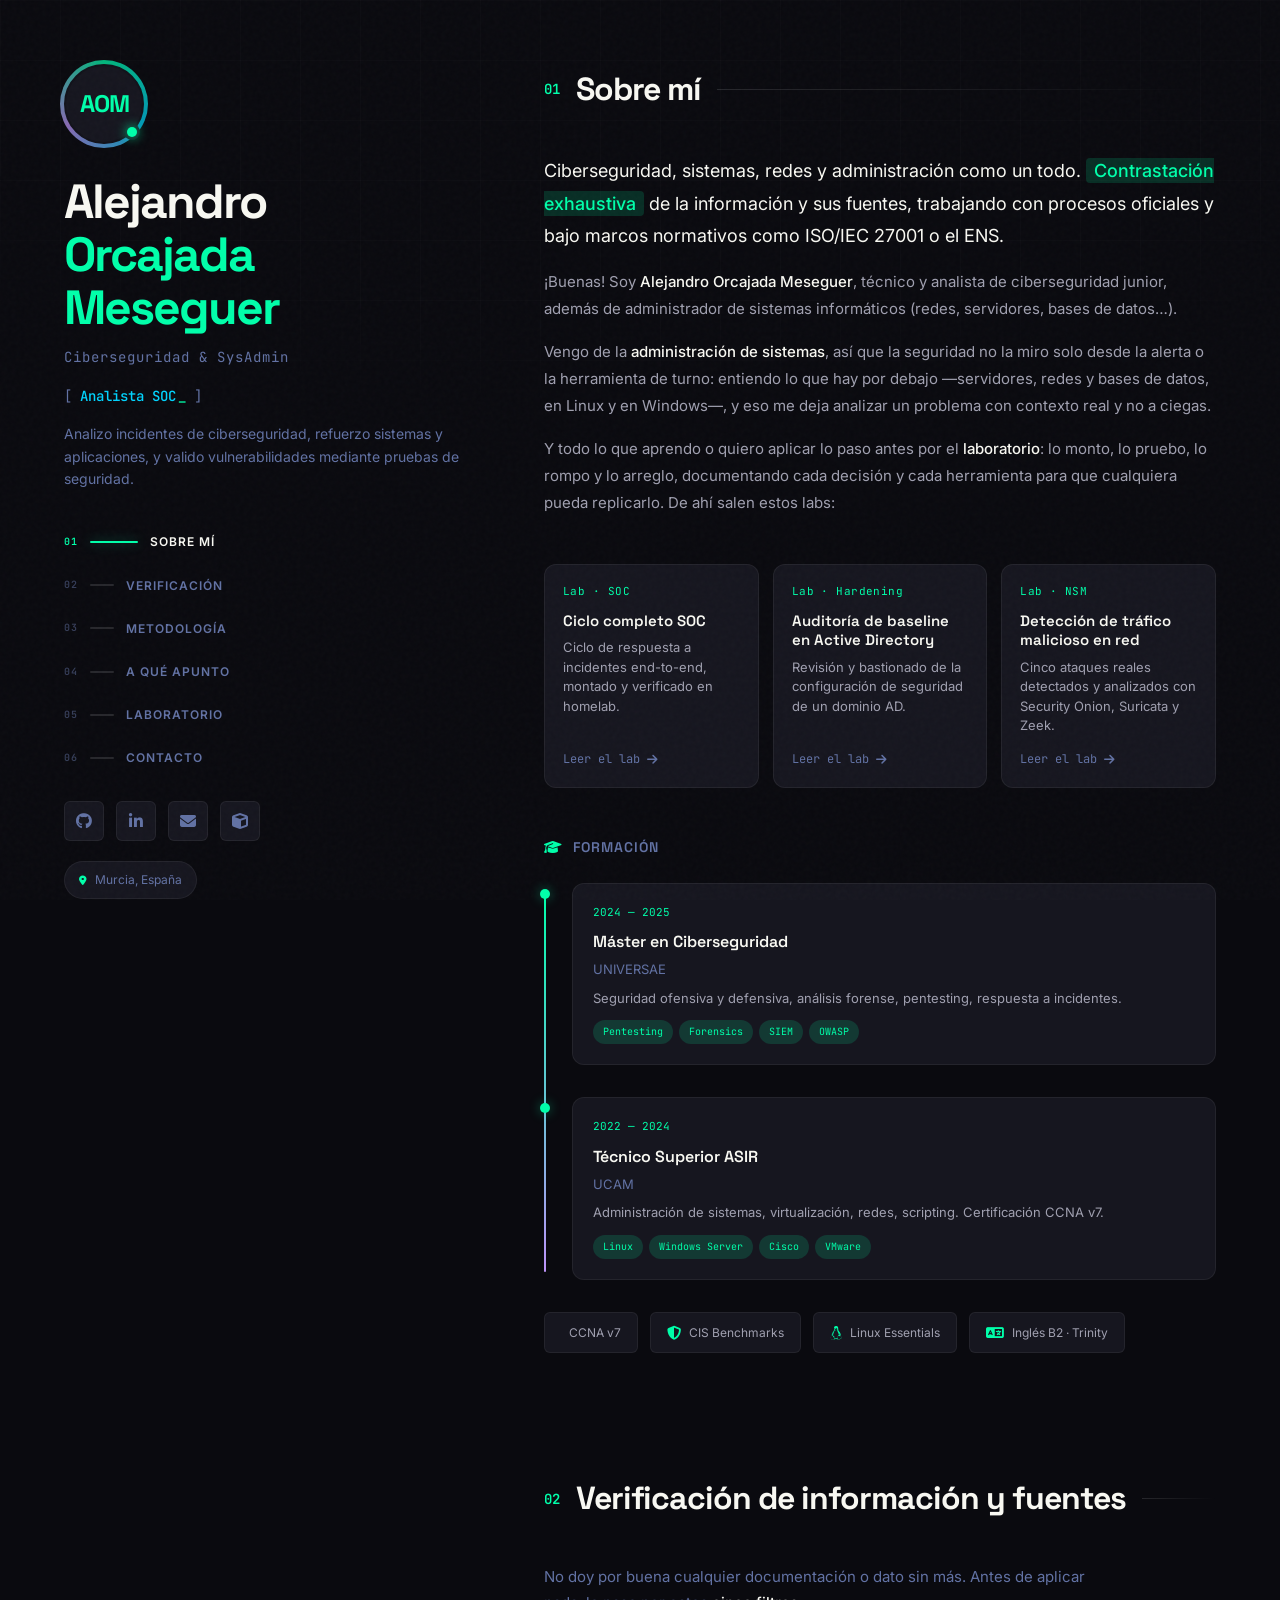
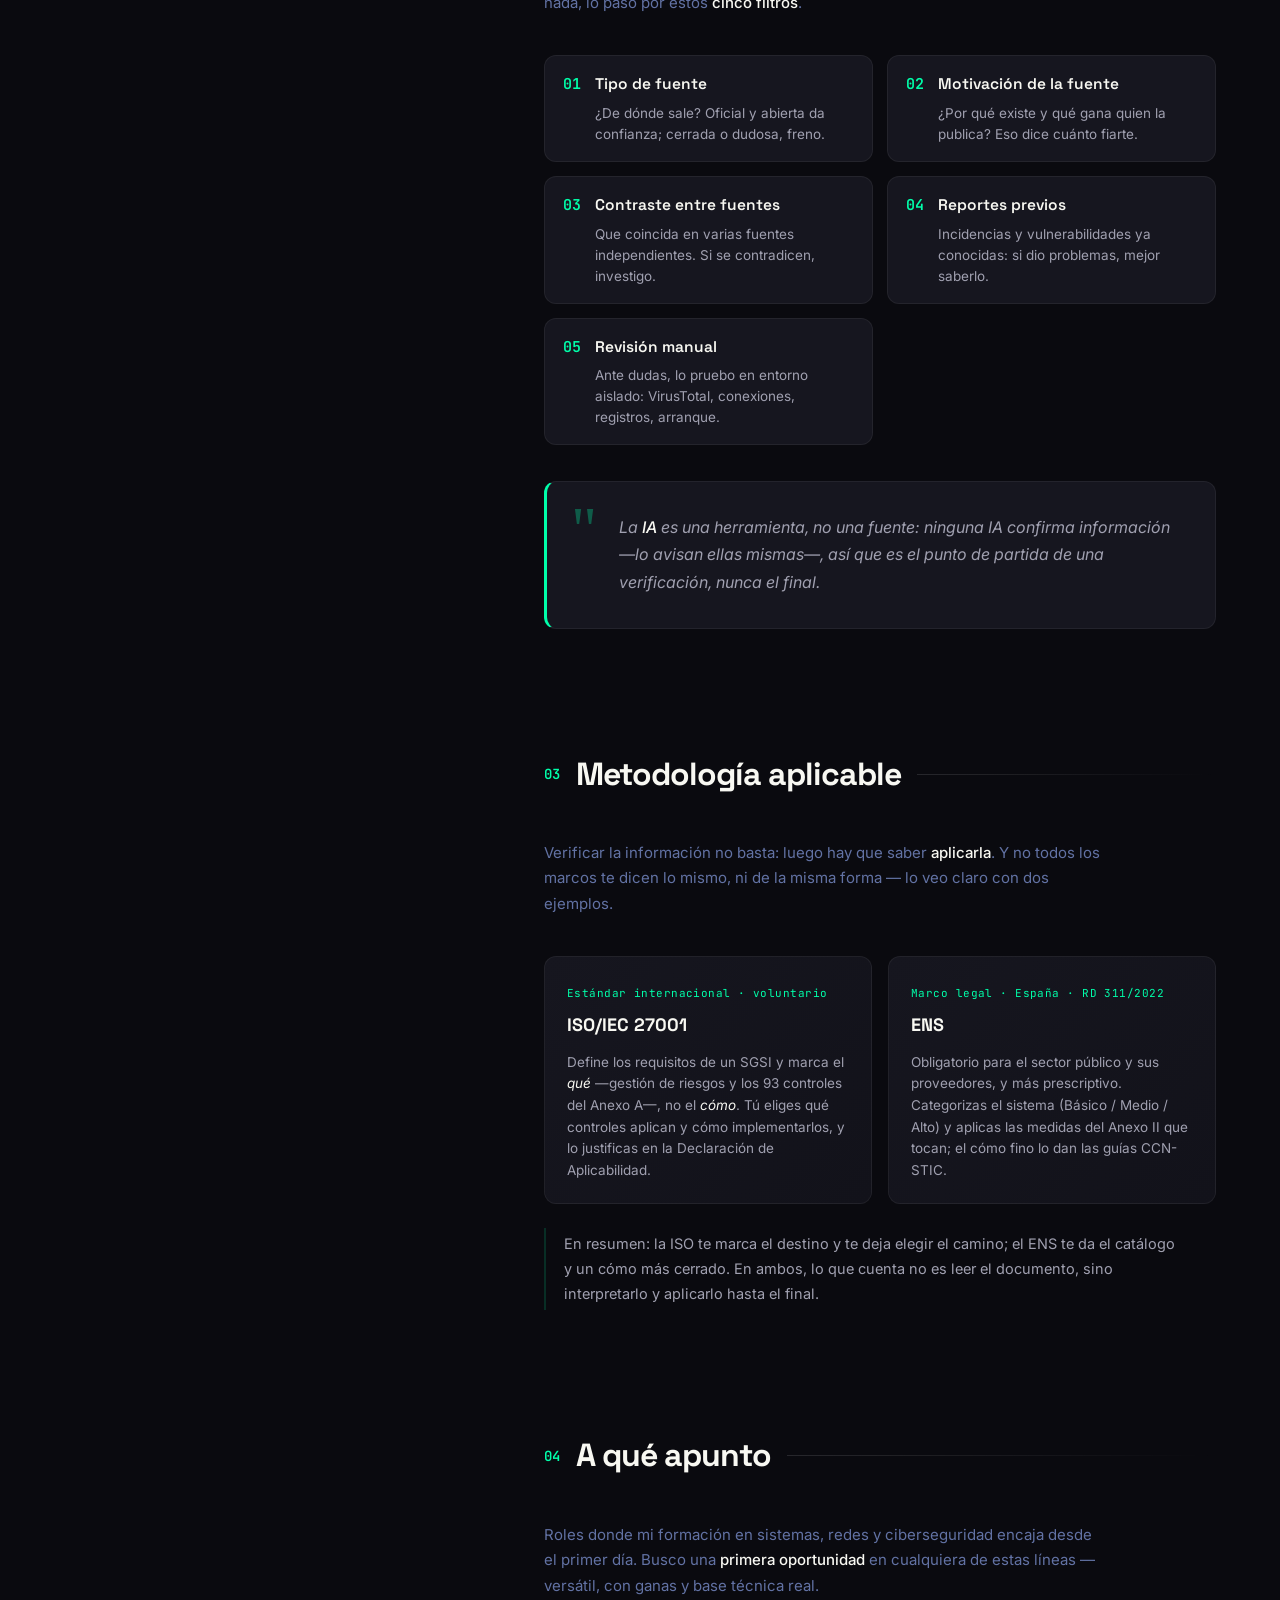
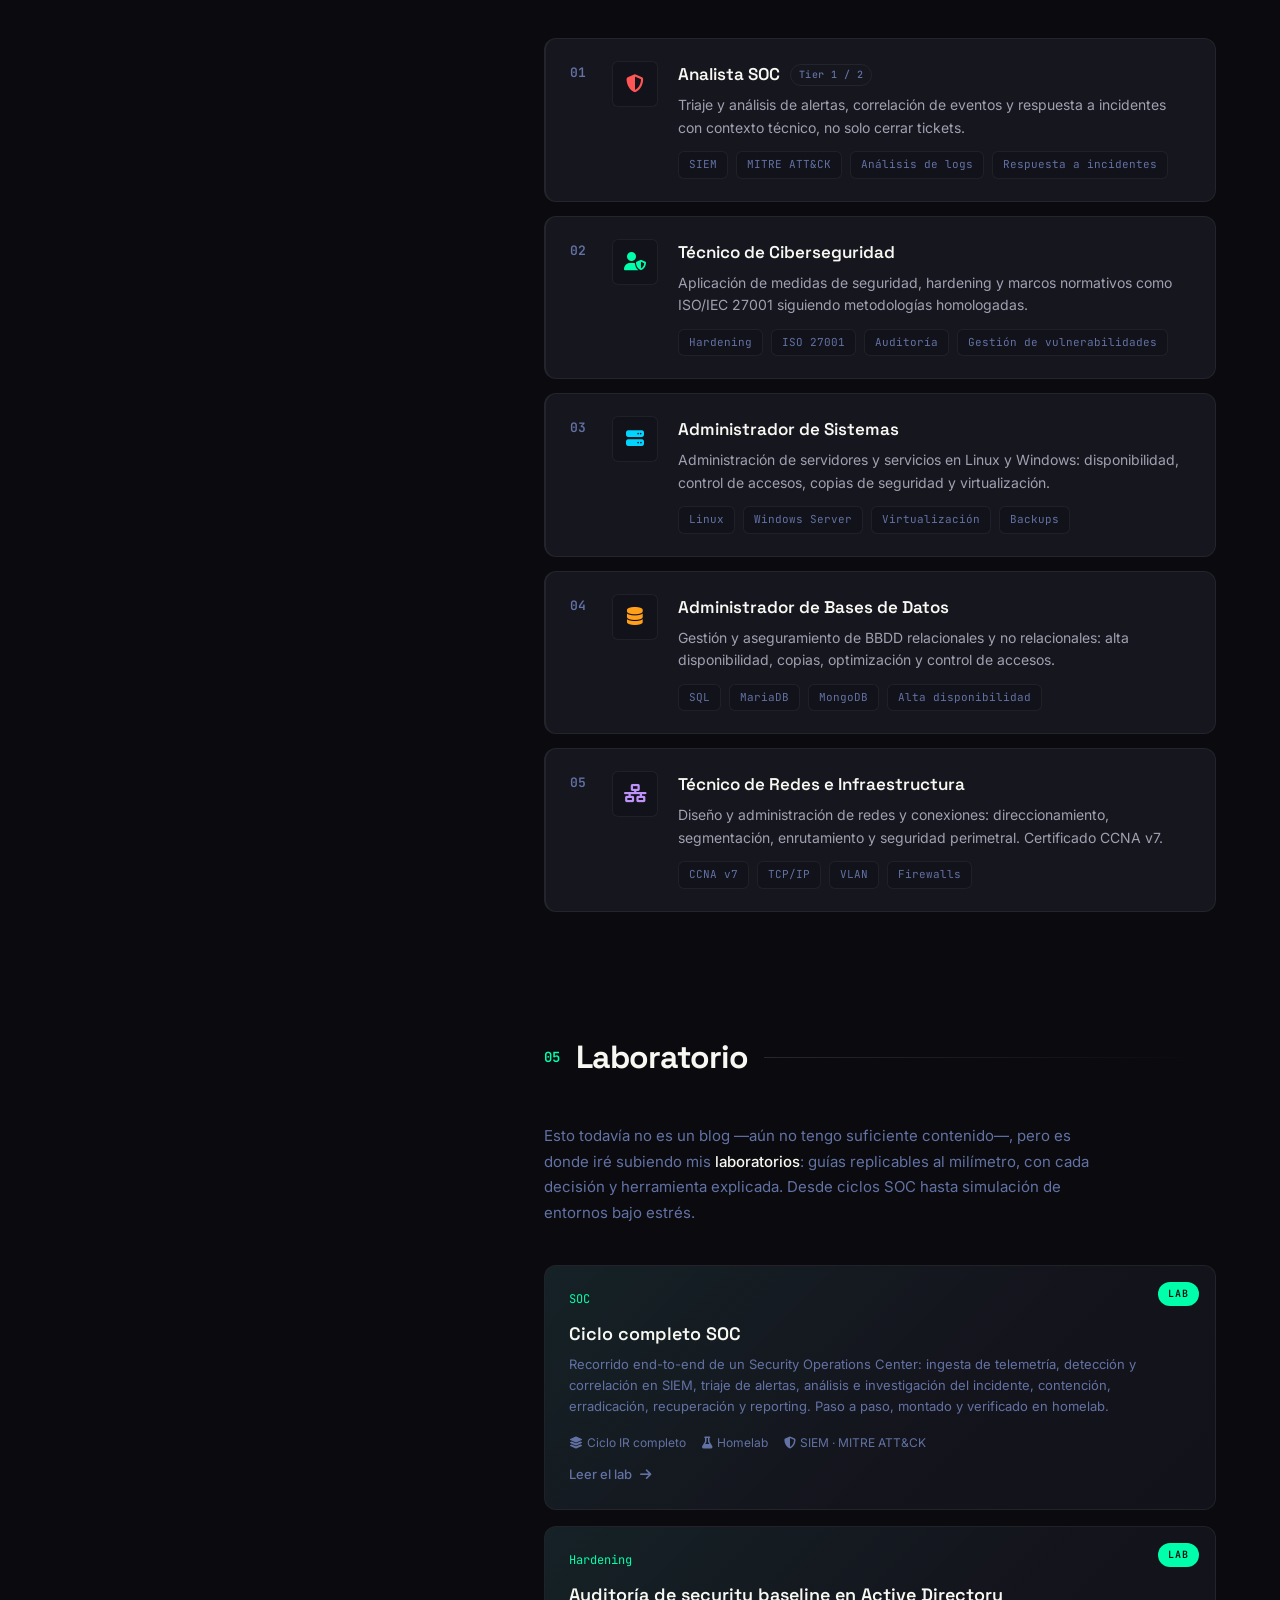
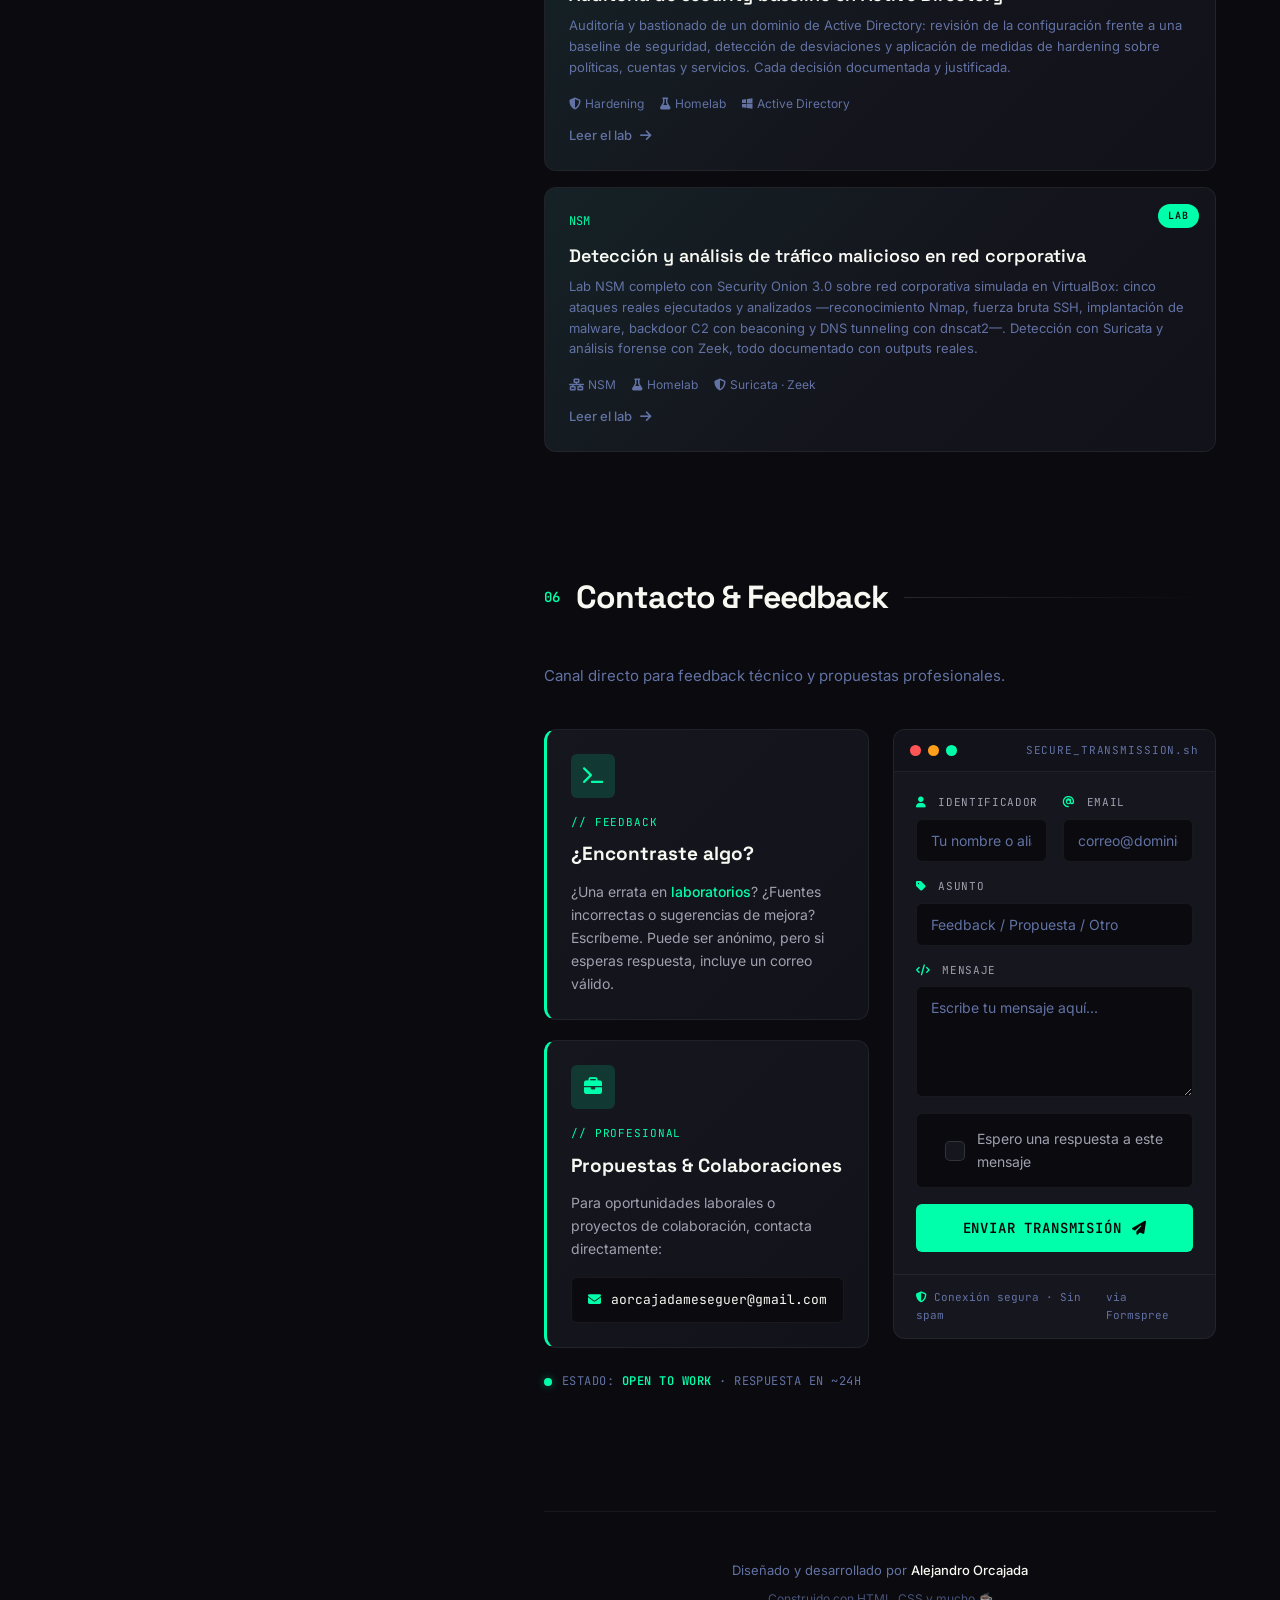
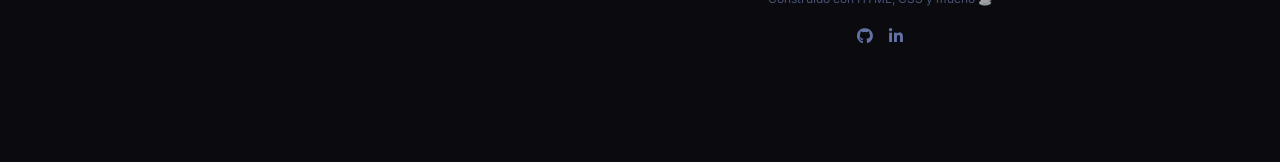
==== index.html @ 26c2a5d6 "Update index.html" ====
<!DOCTYPE html>
<html lang="es">
<head>
  <meta charset="utf-8"/>
  <meta name="viewport" content="width=device-width, initial-scale=1"/>
  <title>Alejandro Orcajada | Ciberseguridad & SysAdmin</title>
  <meta name="description" content="Junior SysAdmin y Ciberseguridad. Técnico ASIR con Máster en Ciberseguridad buscando primera oportunidad profesional."/>
  <meta name="theme-color" content="#0a0a0f"/>

  <link rel="preconnect" href="https://fonts.googleapis.com">
  <link rel="preconnect" href="https://fonts.gstatic.com" crossorigin>
  <link href="https://fonts.googleapis.com/css2?family=Space+Grotesk:wght@400;500;600;700&family=JetBrains+Mono:wght@400;500;600&family=Inter:wght@400;500&display=swap" rel="stylesheet">
  <link rel="stylesheet" href="https://cdnjs.cloudflare.com/ajax/libs/font-awesome/6.5.0/css/all.min.css"/>
  <link rel="stylesheet" href="style.css"/>
</head>
<body>

  <!-- ============================================
       PRELOADER · Secuencia de arranque
       ============================================ -->
  <div id="boot" class="boot" aria-hidden="true">
    <div class="boot-term">
      <div class="boot-prompt"><span class="boot-user">aom-sec</span>:~$ ./init</div>
      <ul class="boot-lines">
        <li><span class="ok">[ OK ]</span> Inicializando kernel...</li>
        <li><span class="ok">[ OK ]</span> Cargando perfil :: Alejandro Orcajada</li>
        <li><span class="ok">[ OK ]</span> Montando módulos: SOC · Hardening · Redes · BBDD</li>
        <li><span class="ok">[ OK ]</span> Verificando integridad del sistema...</li>
        <li><span class="ok">[ OK ]</span> Estableciendo conexión segura (TLS)...</li>
      </ul>
      <div class="boot-bar"><span></span></div>
      <div class="boot-granted">root@aom-sec:~# Acceso concedido. Bienvenido<span class="boot-cursor">_</span></div>
    </div>
  </div>
  <script>
    (function () {
      var boot = document.getElementById('boot');
      if (!boot) return;
      var reduce = window.matchMedia && window.matchMedia('(prefers-reduced-motion: reduce)').matches;
      if (reduce) { boot.parentNode && boot.parentNode.removeChild(boot); return; }
      document.documentElement.style.overflow = 'hidden';
      document.body.style.overflow = 'hidden';
      setTimeout(function () {
        document.documentElement.style.overflow = '';
        document.body.style.overflow = '';
        if (boot.parentNode) boot.parentNode.removeChild(boot);
      }, 3500);
    })();
  </script>
  
  <!-- Noise overlay -->
  <div class="noise"></div>
  
  <!-- Grid background -->
  <div class="grid-bg"></div>
  
  <!-- Spotlight effect -->
  <div class="spotlight" id="spotlight"></div>

  <!-- ============================================
       BARRA + MENÚ MÓVIL
       ============================================ -->
  <div class="mnav-bar">
    <a href="#about" class="mnav-brand"><span class="mnav-mono">AOM</span>Alejandro Orcajada</a>
    <button class="mnav-toggle" id="mnav-toggle" aria-label="Abrir menú" aria-expanded="false" aria-controls="mnav-menu">
      <span></span><span></span><span></span>
    </button>
  </div>

  <div class="mnav-menu" id="mnav-menu">
    <span class="mnav-label">Navegación</span>
    <nav class="mnav-links">
      <a href="#about"><span class="mnav-num">01</span><span>Sobre mí</span></a>
      <a href="#verificacion"><span class="mnav-num">02</span><span>Verificación</span></a>
      <a href="#metodologia"><span class="mnav-num">03</span><span>Metodología</span></a>
      <a href="#puestos"><span class="mnav-num">04</span><span>A qué apunto</span></a>
      <a href="#blog"><span class="mnav-num">05</span><span>Laboratorio</span></a>
      <a href="#contacto"><span class="mnav-num">06</span><span>Contacto</span></a>
    </nav>
    <div class="mnav-foot">
      <a href="https://github.com/tuusuario" target="_blank" rel="noopener" aria-label="GitHub"><i class="fab fa-github"></i></a>
      <a href="https://linkedin.com/in/tuusuario" target="_blank" rel="noopener" aria-label="LinkedIn"><i class="fab fa-linkedin-in"></i></a>
      <a href="#contacto" aria-label="Email"><i class="fas fa-envelope"></i></a>
    </div>
  </div>

  <div class="layout">
    
    <!-- ============================================
         COLUMNA IZQUIERDA - SIDEBAR
         ============================================ -->
    <header class="sidebar">
      <div class="sidebar-content">
        
        <!-- Avatar con ring animado -->
        <div class="avatar-container">
          <div class="avatar">
            <div class="avatar-ring"></div>
            <div class="avatar-inner">
              <span class="avatar-icon">AOM</span>
            </div>
            <div class="avatar-status">
              <span class="status-ping"></span>
            </div>
          </div>
        </div>

        <!-- Identidad -->
        <div class="identity">
          <h1 class="name">
            <span class="name-line">Alejandro</span>
            <span class="name-line accent">Orcajada</span>
            <span class="name-line accent">Meseguer</span>
          </h1>
          <p class="subtitle">Ciberseguridad & SysAdmin</p>
          <div class="role-container">
            <span class="role-bracket">[</span>
            <h2 class="role">
              <span class="role-text" id="typed-role"></span>
              <span class="cursor">_</span>
            </h2>
            <span class="role-bracket">]</span>
          </div>
          <p class="tagline">Analizo incidentes de ciberseguridad, refuerzo sistemas y aplicaciones, y valido vulnerabilidades mediante pruebas de seguridad.</p>
        </div>

        <!-- Navegación -->
        <nav class="nav">
          <a href="#about" class="nav-link active">
            <span class="nav-number">01</span>
            <span class="nav-indicator"></span>
            <span class="nav-text">Sobre mí</span>
          </a>
          <a href="#verificacion" class="nav-link">
            <span class="nav-number">02</span>
            <span class="nav-indicator"></span>
            <span class="nav-text">Verificación</span>
          </a>
          <a href="#metodologia" class="nav-link">
            <span class="nav-number">03</span>
            <span class="nav-indicator"></span>
            <span class="nav-text">Metodología</span>
          </a>
          <a href="#puestos" class="nav-link">
            <span class="nav-number">04</span>
            <span class="nav-indicator"></span>
            <span class="nav-text">A qué apunto</span>
          </a>
          <a href="#blog" class="nav-link">
            <span class="nav-number">05</span>
            <span class="nav-indicator"></span>
            <span class="nav-text">Laboratorio</span>
          </a>
          <a href="#contacto" class="nav-link">
            <span class="nav-number">06</span>
            <span class="nav-indicator"></span>
            <span class="nav-text">Contacto</span>
          </a>
        </nav>

        <!-- Links Sociales -->
        <div class="social-links">
          <a href="https://github.com/tuusuario" target="_blank" rel="noopener" aria-label="GitHub" class="social-link" data-tooltip="GitHub">
            <i class="fab fa-github"></i>
          </a>
          <a href="https://linkedin.com/in/tuusuario" target="_blank" rel="noopener" aria-label="LinkedIn" class="social-link" data-tooltip="LinkedIn">
            <i class="fab fa-linkedin-in"></i>
          </a>
          <a href="/cdn-cgi/l/email-protection#2e4f424b444f404a5c416e4b564f435e424b004d4143" aria-label="Email" class="social-link" data-tooltip="Email">
            <i class="fas fa-envelope"></i>
          </a>
          <a href="https://hackthebox.com" target="_blank" rel="noopener" aria-label="HackTheBox" class="social-link" data-tooltip="HackTheBox">
            <i class="fas fa-cube"></i>
          </a>
        </div>

        <!-- Location badge -->
        <div class="location-badge">
          <i class="fas fa-map-marker-alt"></i>
          <span>Murcia, España</span>
        </div>

      </div>
    </header>

    <!-- ============================================
         COLUMNA DERECHA - MAIN CONTENT
         ============================================ -->
    <main class="main-content" id="content">

      <!-- ========== SOBRE MÍ ========== -->
      <section id="about" class="section">
        <div class="section-header">
          <span class="section-number">01</span>
          <h2 class="section-title">Sobre mí</h2>
          <div class="section-line"></div>
        </div>
        
<div class="about-content">
  <p class="about-lead">
    Ciberseguridad, sistemas, redes y administración como un todo. <span class="highlight-box">Contrastación exhaustiva</span>
    de la información y sus fuentes, trabajando con procesos oficiales y bajo marcos normativos como ISO/IEC 27001 o el ENS.
  </p>

  <p>
    ¡Buenas! Soy <span class="highlight">Alejandro Orcajada Meseguer</span>, técnico y analista de
    ciberseguridad junior, además de administrador de sistemas informáticos (redes, servidores, bases de datos…).
  </p>

  <p>
    Vengo de la <span class="highlight">administración de sistemas</span>, así que la seguridad no la miro solo
    desde la alerta o la herramienta de turno: entiendo lo que hay por debajo —servidores, redes y bases de datos,
    en Linux y en Windows—, y eso me deja analizar un problema con contexto real y no a ciegas.
  </p>

  <p>
    Y todo lo que aprendo o quiero aplicar lo paso antes por el <span class="highlight">laboratorio</span>:
    lo monto, lo pruebo, lo rompo y lo arreglo, documentando cada decisión y cada herramienta para que cualquiera
    pueda replicarlo. De ahí salen estos labs:
  </p>
</div>


        <!-- Labs destacados -->
        <div class="lab-mini-grid">
          <a href="labs/Ciclo soc nist sp/ciclo_completo_soc_nistsp.html" class="lab-mini">
            <span class="lab-mini-badge">Lab · SOC</span>
            <h4 class="lab-mini-title">Ciclo completo SOC</h4>
            <p class="lab-mini-desc">Ciclo de respuesta a incidentes end-to-end, montado y verificado en homelab.</p>
            <span class="lab-mini-arrow">Leer el lab <i class="fas fa-arrow-right"></i></span>
          </a>
          <a href="labs/auditoria_security_baseline_ad/auditoria_security_baseline_ad.html" class="lab-mini">
            <span class="lab-mini-badge">Lab · Hardening</span>
            <h4 class="lab-mini-title">Auditoría de baseline en Active Directory</h4>
            <p class="lab-mini-desc">Revisión y bastionado de la configuración de seguridad de un dominio AD.</p>
            <span class="lab-mini-arrow">Leer el lab <i class="fas fa-arrow-right"></i></span>
          </a>
          <a href="labs/Deteccion y Analisis de trafico malicioso en red corporativa/analisis_trafico_malicioso_AD.html" class="lab-mini">
            <span class="lab-mini-badge">Lab · NSM</span>
            <h4 class="lab-mini-title">Detección de tráfico malicioso en red</h4>
            <p class="lab-mini-desc">Cinco ataques reales detectados y analizados con Security Onion, Suricata y Zeek.</p>
            <span class="lab-mini-arrow">Leer el lab <i class="fas fa-arrow-right"></i></span>
          </a>
        </div>


        <!-- Formación con timeline -->
        <div class="formation-section">
          <h3 class="subsection-title">
            <i class="fas fa-graduation-cap"></i>
            Formación
          </h3>
          
          <div class="timeline">
            <div class="timeline-item">
              <div class="timeline-marker"></div>
              <div class="timeline-content">
                <span class="timeline-date">2024 — 2025</span>
                <h4 class="timeline-title">Máster en Ciberseguridad</h4>
                <span class="timeline-org">UNIVERSAE</span>
                <p class="timeline-desc">Seguridad ofensiva y defensiva, análisis forense, pentesting, respuesta a incidentes.</p>
                <div class="timeline-tags">
                  <span>Pentesting</span>
                  <span>Forensics</span>
                  <span>SIEM</span>
                  <span>OWASP</span>
                </div>
              </div>
            </div>

            <div class="timeline-item">
              <div class="timeline-marker"></div>
              <div class="timeline-content">
                <span class="timeline-date">2022 — 2024</span>
                <h4 class="timeline-title">Técnico Superior ASIR</h4>
                <span class="timeline-org">UCAM</span>
                <p class="timeline-desc">Administración de sistemas, virtualización, redes, scripting. Certificación CCNA v7.</p>
                <div class="timeline-tags">
                  <span>Linux</span>
                  <span>Windows Server</span>
                  <span>Cisco</span>
                  <span>VMware</span>
                </div>
              </div>
            </div>
          </div>

          <!-- Certificaciones -->
          <div class="certs-section">
            <div class="cert-badge">
              <i class="fab fa-cisco"></i>
              <span>CCNA v7</span>
            </div>
            <div class="cert-badge">
              <i class="fas fa-shield-halved"></i>
              <span>CIS Benchmarks</span>
            </div>
            <div class="cert-badge">
              <i class="fab fa-linux"></i>
              <span>Linux Essentials</span>
            </div>
            <div class="cert-badge">
              <i class="fas fa-language"></i>
              <span>Inglés B2 · Trinity</span>
            </div>
          </div>
        </div>

      </section>

      <!-- ========== VERIFICACIÓN DE INFORMACIÓN ========== -->
      <section id="verificacion" class="section">
        <div class="section-header">
          <span class="section-number">02</span>
          <h2 class="section-title">Verificación de información y fuentes</h2>
          <div class="section-line"></div>
        </div>

        <p class="section-intro">
          No doy por buena cualquier documentación o dato sin más. Antes de aplicar nada, lo paso por estos
          <span class="highlight">cinco filtros</span>.
        </p>

        <div class="verify-steps">
          <div class="verify-step">
            <span class="verify-num">01</span>
            <div class="verify-body">
              <h4>Tipo de fuente</h4>
              <p>¿De dónde sale? Oficial y abierta da confianza; cerrada o dudosa, freno.</p>
            </div>
          </div>
          <div class="verify-step">
            <span class="verify-num">02</span>
            <div class="verify-body">
              <h4>Motivación de la fuente</h4>
              <p>¿Por qué existe y qué gana quien la publica? Eso dice cuánto fiarte.</p>
            </div>
          </div>
          <div class="verify-step">
            <span class="verify-num">03</span>
            <div class="verify-body">
              <h4>Contraste entre fuentes</h4>
              <p>Que coincida en varias fuentes independientes. Si se contradicen, investigo.</p>
            </div>
          </div>
          <div class="verify-step">
            <span class="verify-num">04</span>
            <div class="verify-body">
              <h4>Reportes previos</h4>
              <p>Incidencias y vulnerabilidades ya conocidas: si dio problemas, mejor saberlo.</p>
            </div>
          </div>
          <div class="verify-step">
            <span class="verify-num">05</span>
            <div class="verify-body">
              <h4>Revisión manual</h4>
              <p>Ante dudas, lo pruebo en entorno aislado: VirusTotal, conexiones, registros, arranque.</p>
            </div>
          </div>
        </div>

        <blockquote class="method-quote">
          <div class="quote-mark">"</div>
          <p>La <span class="highlight">IA</span> es una herramienta, no una fuente: ninguna IA confirma
          información —lo avisan ellas mismas—, así que es el punto de partida de una verificación, nunca el final.</p>
        </blockquote>

      </section>

      <!-- ========== METODOLOGÍA APLICABLE ========== -->
      <section id="metodologia" class="section">
        <div class="section-header">
          <span class="section-number">03</span>
          <h2 class="section-title">Metodología aplicable</h2>
          <div class="section-line"></div>
        </div>

        <p class="section-intro">
          Verificar la información no basta: luego hay que saber <span class="highlight">aplicarla</span>.
          Y no todos los marcos te dicen lo mismo, ni de la misma forma — lo veo claro con dos ejemplos.
        </p>

        <div class="norm-grid">
          <div class="norm-card">
            <span class="norm-tag">Estándar internacional · voluntario</span>
            <h4>ISO/IEC 27001</h4>
            <p>Define los requisitos de un SGSI y marca el <em>qué</em> —gestión de riesgos y los 93 controles del Anexo A—, no el <em>cómo</em>. Tú eliges qué controles aplican y cómo implementarlos, y lo justificas en la Declaración de Aplicabilidad.</p>
          </div>
          <div class="norm-card">
            <span class="norm-tag">Marco legal · España · RD 311/2022</span>
            <h4>ENS</h4>
            <p>Obligatorio para el sector público y sus proveedores, y más prescriptivo. Categorizas el sistema (Básico / Medio / Alto) y aplicas las medidas del Anexo II que tocan; el cómo fino lo dan las guías CCN-STIC.</p>
          </div>
        </div>

        <p class="method-takeaway">
          En resumen: la ISO te marca el destino y te deja elegir el camino; el ENS te da el catálogo y un cómo
          más cerrado. En ambos, lo que cuenta no es leer el documento, sino interpretarlo y aplicarlo hasta el final.
        </p>

      </section>

<!-- ========== A QUÉ APUNTO ========== -->
      <section id="puestos" class="section">
        <div class="section-header">
          <span class="section-number">04</span>
          <h2 class="section-title">A qué apunto</h2>
          <div class="section-line"></div>
        </div>

        <p class="section-intro">
          Roles donde mi formación en sistemas, redes y ciberseguridad encaja desde el
          primer día. Busco una <span class="highlight">primera oportunidad</span> en
          cualquiera de estas líneas — versátil, con ganas y base técnica real.
        </p>

        <div class="roles-grid">

          <article class="role-card" data-color="red">
            <div class="role-glow"></div>
            <div class="role-index">01</div>
            <div class="role-icon"><i class="fas fa-shield-halved"></i></div>
            <div class="role-body">
              <h3 class="role-title">Analista SOC <span class="role-tier">Tier 1 / 2</span></h3>
              <p class="role-desc">Triaje y análisis de alertas, correlación de eventos y respuesta a incidentes con contexto técnico, no solo cerrar tickets.</p>
              <div class="role-tags">
                <span>SIEM</span><span>MITRE ATT&amp;CK</span><span>Análisis de logs</span><span>Respuesta a incidentes</span>
              </div>
            </div>
          </article>

          <article class="role-card" data-color="green">
            <div class="role-glow"></div>
            <div class="role-index">02</div>
            <div class="role-icon"><i class="fas fa-user-shield"></i></div>
            <div class="role-body">
              <h3 class="role-title">Técnico de Ciberseguridad</h3>
              <p class="role-desc">Aplicación de medidas de seguridad, hardening y marcos normativos como ISO/IEC 27001 siguiendo metodologías homologadas.</p>
              <div class="role-tags">
                <span>Hardening</span><span>ISO 27001</span><span>Auditoría</span><span>Gestión de vulnerabilidades</span>
              </div>
            </div>
          </article>

          <article class="role-card" data-color="cyan">
            <div class="role-glow"></div>
            <div class="role-index">03</div>
            <div class="role-icon"><i class="fas fa-server"></i></div>
            <div class="role-body">
              <h3 class="role-title">Administrador de Sistemas</h3>
              <p class="role-desc">Administración de servidores y servicios en Linux y Windows: disponibilidad, control de accesos, copias de seguridad y virtualización.</p>
              <div class="role-tags">
                <span>Linux</span><span>Windows Server</span><span>Virtualización</span><span>Backups</span>
              </div>
            </div>
          </article>

          <article class="role-card" data-color="orange">
            <div class="role-glow"></div>
            <div class="role-index">04</div>
            <div class="role-icon"><i class="fas fa-database"></i></div>
            <div class="role-body">
              <h3 class="role-title">Administrador de Bases de Datos</h3>
              <p class="role-desc">Gestión y aseguramiento de BBDD relacionales y no relacionales: alta disponibilidad, copias, optimización y control de accesos.</p>
              <div class="role-tags">
                <span>SQL</span><span>MariaDB</span><span>MongoDB</span><span>Alta disponibilidad</span>
              </div>
            </div>
          </article>

          <article class="role-card" data-color="purple">
            <div class="role-glow"></div>
            <div class="role-index">05</div>
            <div class="role-icon"><i class="fas fa-network-wired"></i></div>
            <div class="role-body">
              <h3 class="role-title">Técnico de Redes e Infraestructura</h3>
              <p class="role-desc">Diseño y administración de redes y conexiones: direccionamiento, segmentación, enrutamiento y seguridad perimetral. Certificado CCNA v7.</p>
              <div class="role-tags">
                <span>CCNA v7</span><span>TCP/IP</span><span>VLAN</span><span>Firewalls</span>
              </div>
            </div>
          </article>

        </div>

      </section>

      <!-- ========== LABORATORIO ========== -->
      <section id="blog" class="section">
        <div class="section-header">
          <span class="section-number">05</span>
          <h2 class="section-title">Laboratorio</h2>
          <div class="section-line"></div>
        </div>

        <p class="section-intro">
          Esto todavía no es un blog —aún no tengo suficiente contenido—, pero es donde iré subiendo mis
          <span class="highlight">laboratorios</span>: guías replicables al milímetro, con cada decisión y
          herramienta explicada. Desde ciclos SOC hasta simulación de entornos bajo estrés.
        </p>

        <div class="blog-grid">
          <article class="blog-card featured">
            <span class="blog-badge">Lab</span>
            <a href="labs/Ciclo soc nist sp/ciclo_completo_soc_nistsp.html" class="blog-card-inner">
              <span class="blog-year">SOC</span>
              <h3 class="blog-title">Ciclo completo SOC</h3>
              <p class="blog-excerpt">
                Recorrido end-to-end de un Security Operations Center: ingesta de telemetría, detección y
                correlación en SIEM, triaje de alertas, análisis e investigación del incidente, contención,
                erradicación, recuperación y reporting. Paso a paso, montado y verificado en homelab.
              </p>
              <div class="blog-meta">
                <span><i class="fas fa-layer-group"></i>Ciclo IR completo</span>
                <span><i class="fas fa-flask"></i>Homelab</span>
                <span><i class="fas fa-shield-halved"></i>SIEM · MITRE ATT&amp;CK</span>
              </div>
              <span class="blog-arrow">
                <span>Leer el lab</span>
                <i class="fas fa-arrow-right"></i>
              </span>
            </a>
          </article>

          <article class="blog-card featured">
            <span class="blog-badge">Lab</span>
            <a href="labs/auditoria_security_baseline_ad/auditoria_security_baseline_ad.html" class="blog-card-inner">
              <span class="blog-year">Hardening</span>
              <h3 class="blog-title">Auditoría de security baseline en Active Directory</h3>
              <p class="blog-excerpt">
                Auditoría y bastionado de un dominio de Active Directory: revisión de la configuración frente a
                una baseline de seguridad, detección de desviaciones y aplicación de medidas de hardening sobre
                políticas, cuentas y servicios. Cada decisión documentada y justificada.
              </p>
              <div class="blog-meta">
                <span><i class="fas fa-shield-halved"></i>Hardening</span>
                <span><i class="fas fa-flask"></i>Homelab</span>
                <span><i class="fab fa-windows"></i>Active Directory</span>
              </div>
              <span class="blog-arrow">
                <span>Leer el lab</span>
                <i class="fas fa-arrow-right"></i>
              </span>
            </a>
          </article>

          <article class="blog-card featured">
            <span class="blog-badge">Lab</span>
            <a href="labs/Deteccion y Analisis de trafico malicioso en red corporativa/analisis_trafico_malicioso_AD.html" class="blog-card-inner">
              <span class="blog-year">NSM</span>
              <h3 class="blog-title">Detección y análisis de tráfico malicioso en red corporativa</h3>
              <p class="blog-excerpt">
                Lab NSM completo con Security Onion 3.0 sobre red corporativa simulada en VirtualBox: cinco
                ataques reales ejecutados y analizados —reconocimiento Nmap, fuerza bruta SSH, implantación de
                malware, backdoor C2 con beaconing y DNS tunneling con dnscat2—. Detección con Suricata y análisis
                forense con Zeek, todo documentado con outputs reales.
              </p>
              <div class="blog-meta">
                <span><i class="fas fa-network-wired"></i>NSM</span>
                <span><i class="fas fa-flask"></i>Homelab</span>
                <span><i class="fas fa-shield-halved"></i>Suricata · Zeek</span>
              </div>
              <span class="blog-arrow">
                <span>Leer el lab</span>
                <i class="fas fa-arrow-right"></i>
              </span>
            </a>
          </article>
        </div>

      </section>

      <!-- ========== CONTACTO ========== -->
      <section id="contacto" class="section">
        <div class="section-header">
          <span class="section-number">06</span>
          <h2 class="section-title">Contacto &amp; Feedback</h2>
          <div class="section-line"></div>
        </div>

        <p class="section-intro">
          Canal directo para feedback técnico y propuestas profesionales.
        </p>

        <div class="ct-grid">

          <!-- Columna info -->
          <div class="ct-info">
            <div class="ct-card">
              <div class="ct-card-icon"><i class="fas fa-terminal"></i></div>
              <span class="ct-tag">// FEEDBACK</span>
              <h3 class="ct-card-title">¿Encontraste algo?</h3>
              <p class="ct-card-text">
                ¿Una errata en <span class="ct-hl">laboratorios</span>?
                ¿Fuentes incorrectas o sugerencias de mejora? Escríbeme. Puede ser anónimo, pero si
                esperas respuesta, incluye un correo válido.
              </p>
            </div>

            <div class="ct-card">
              <div class="ct-card-icon"><i class="fas fa-briefcase"></i></div>
              <span class="ct-tag">// PROFESIONAL</span>
              <h3 class="ct-card-title">Propuestas &amp; Colaboraciones</h3>
              <p class="ct-card-text">
                Para oportunidades laborales o proyectos de colaboración, contacta directamente:
              </p>
              <a class="ct-mail" href="mailto:aorcajadameseguer@gmail.com">
                <i class="fas fa-envelope"></i><span>aorcajadameseguer@gmail.com</span>
              </a>
            </div>

            <div class="ct-status">
              <span class="ct-status-dot"></span>
              <span>ESTADO: <strong>OPEN TO WORK</strong> · RESPUESTA EN ~24H</span>
            </div>
          </div>

          <!-- Columna formulario (terminal) -->
          <div class="ct-term">
            <div class="ct-term-bar">
              <span class="ct-dots"><i></i><i></i><i></i></span>
              <span class="ct-term-name">SECURE_TRANSMISSION.sh</span>
            </div>

            <form class="ct-form" action="https://formspree.io/f/TU_FORM_ID" method="POST">
              <div class="ct-row">
                <div class="ct-field">
                  <label><i class="fas fa-user"></i> IDENTIFICADOR</label>
                  <input type="text" name="nombre" placeholder="Tu nombre o alias">
                </div>
                <div class="ct-field">
                  <label><i class="fas fa-at"></i> EMAIL</label>
                  <input type="email" name="email" placeholder="correo@dominio.com">
                </div>
              </div>

              <div class="ct-field">
                <label><i class="fas fa-tag"></i> ASUNTO</label>
                <input type="text" name="asunto" placeholder="Feedback / Propuesta / Otro">
              </div>

              <div class="ct-field">
                <label><i class="fas fa-code"></i> MENSAJE</label>
                <textarea name="mensaje" rows="5" placeholder="Escribe tu mensaje aquí..."></textarea>
              </div>

              <label class="ct-check">
                <input type="checkbox" name="espera_respuesta">
                <span class="ct-check-box"></span>
                <span>Espero una respuesta a este mensaje</span>
              </label>

              <button type="submit" class="ct-send">
                <span>ENVIAR TRANSMISIÓN</span> <i class="fas fa-paper-plane"></i>
              </button>
            </form>

            <div class="ct-term-foot">
              <span><i class="fas fa-shield-halved"></i> Conexión segura · Sin spam</span>
              <span class="ct-foot-right">via Formspree</span>
            </div>
          </div>

        </div>

      </section>

      <!-- Footer -->
      <footer class="footer">
        <div class="footer-content">
          <p class="footer-credit">
            Diseñado y desarrollado por <span class="highlight">Alejandro Orcajada</span>
          </p>
          <p class="footer-tech">
            Construido con HTML, CSS y mucho ☕
          </p>
          <div class="footer-links">
            <a href="https://github.com/tuusuario" target="_blank" rel="noopener">
              <i class="fab fa-github"></i>
            </a>
            <a href="https://linkedin.com/in/tuusuario" target="_blank" rel="noopener">
              <i class="fab fa-linkedin-in"></i>
            </a>
          </div>
        </div>
      </footer>

    </main>

  </div>

  <!-- ============================================
       PANEL MODAL
       ============================================ -->
  <div class="panel-overlay" id="panel-overlay"></div>
  <div class="panel-modal" id="panel-modal">
    <div class="panel-modal-content">
      <button class="panel-close" id="panel-close">
        <i class="fas fa-times"></i>
      </button>
      
      <div class="panel-header">
        <div class="panel-icon" id="panel-icon"></div>
        <h3 class="panel-title" id="panel-title">Título</h3>
        <p class="panel-subtitle" id="panel-subtitle">Subtítulo</p>
      </div>

      <div class="panel-body">
        <p class="panel-description" id="panel-description">Descripción</p>
        
        <div class="panel-section">
          <h4 class="panel-section-title">
            <i class="fas fa-code"></i>
            Tecnologías
          </h4>
          <div class="panel-tags" id="panel-tags"></div>
        </div>

        <div class="panel-section">
          <h4 class="panel-section-title">
            <i class="fas fa-check-circle"></i>
            Lo que puedo hacer
          </h4>
          <ul class="panel-skills" id="panel-skills"></ul>
        </div>

        <div class="panel-section">
          <h4 class="panel-section-title">
            <i class="fas fa-toolbox"></i>
            Herramientas
          </h4>
          <div class="panel-tools" id="panel-tools"></div>
        </div>
      </div>

      <div class="panel-footer">
        <a href="#blog" class="panel-btn" id="panel-btn">
          <span>Ver artículos relacionados</span>
          <i class="fas fa-arrow-right"></i>
        </a>
      </div>
    </div>
  </div>

  <script>
    // =============================================
    // TYPING EFFECT
    // =============================================
    const roles = ['Analista SOC', 'Técnico de Ciberseguridad', 'SysAdmin', 'Administrador de BBDD', 'Técnico de Redes'];
    let roleIndex = 0;
    let charIndex = 0;
    let isDeleting = false;
    const typedRole = document.getElementById('typed-role');

    function typeRole() {
      const currentRole = roles[roleIndex];
      if (isDeleting) {
        typedRole.textContent = currentRole.substring(0, charIndex - 1);
        charIndex--;
      } else {
        typedRole.textContent = currentRole.substring(0, charIndex + 1);
        charIndex++;
      }
      let typeSpeed = isDeleting ? 50 : 100;
      if (!isDeleting && charIndex === currentRole.length) {
        typeSpeed = 2000; isDeleting = true;
      } else if (isDeleting && charIndex === 0) {
        isDeleting = false;
        roleIndex = (roleIndex + 1) % roles.length;
        typeSpeed = 500;
      }
      setTimeout(typeRole, typeSpeed);
    }
    typeRole();

    // =============================================
    // SPOTLIGHT
    // =============================================
    document.addEventListener('mousemove', (e) => {
      const spotlight = document.getElementById('spotlight');
      spotlight.style.background = `radial-gradient(800px at ${e.clientX}px ${e.clientY}px, rgba(0,255,170,0.04), transparent 60%)`;
    });

    // =============================================
    // ACTIVE NAV ON SCROLL
    // =============================================
    const sections = document.querySelectorAll('section[id]');
    const navLinks = document.querySelectorAll('.nav-link');
    const observer = new IntersectionObserver((entries) => {
      entries.forEach(entry => {
        if (entry.isIntersecting) {
          navLinks.forEach(link => {
            link.classList.remove('active');
            if (link.getAttribute('href') === `#${entry.target.id}`) link.classList.add('active');
          });
        }
      });
    }, { rootMargin: '-20% 0px -80% 0px' });
    sections.forEach(section => observer.observe(section));

    navLinks.forEach(link => {
      link.addEventListener('click', (e) => {
        e.preventDefault();
        document.querySelector(link.getAttribute('href')).scrollIntoView({ behavior: 'smooth' });
      });
    });

    // =============================================
    // PANEL DATA
    // =============================================
    const panelData = {
      'bases-datos': {
        icon: '<svg viewBox="0 0 24 24" fill="none" stroke="currentColor" stroke-width="1.5"><ellipse cx="12" cy="5" rx="9" ry="3"/><path d="M21 12c0 1.66-4 3-9 3s-9-1.34-9-3"/><path d="M3 5v14c0 1.66 4 3 9 3s9-1.34 9-3V5"/></svg>',
        color: 'cyan', title: 'Administración de Bases de Datos', subtitle: 'Gestión, automatización y seguridad',
        description: 'Gestión integral de sistemas de bases de datos.',
        tags: ['MySQL','PostgreSQL','SQL Server','MongoDB','Redis','MariaDB'],
        skills: ['Diseño e implementación de esquemas','Optimización de consultas','Replicación y alta disponibilidad','Backup y disaster recovery'],
        tools: [{name:'DBeaver',icon:'fa-table'},{name:'pgAdmin',icon:'fa-database'}],
        linkText: 'Ver artículos de BBDD'
      },
      'hardening': {
        icon: '<svg viewBox="0 0 24 24" fill="none" stroke="currentColor" stroke-width="1.5"><path d="M12 22s8-4 8-10V5l-8-3-8 3v7c0 6 8 10 8 10z"/><path d="M9 12l2 2 4-4"/></svg>',
        color: 'orange', title: 'Hardening de Sistemas', subtitle: 'Configuración segura y bastionado',
        description: 'Endurecimiento de sistemas operativos Linux y Windows Server.',
        tags: ['Linux','Windows Server','CIS Benchmarks','GPO','SELinux','AppArmor'],
        skills: ['Guías CIS Level 1 y Level 2','Configuración de firewalls','Políticas de grupo (GPO)','Autenticación multifactor'],
        tools: [{name:'OpenSCAP',icon:'fa-shield-halved'},{name:'Lynis',icon:'fa-search'}],
        linkText: 'Ver artículos de Hardening'
      },
      'threat-hunting': {
        icon: '<svg viewBox="0 0 24 24" fill="none" stroke="currentColor" stroke-width="1.5"><circle cx="12" cy="12" r="10"/><circle cx="12" cy="12" r="6"/><circle cx="12" cy="12" r="2"/></svg>',
        color: 'red', title: 'Threat Hunting', subtitle: 'Detección proactiva de amenazas',
        description: 'Detección proactiva de amenazas en entornos controlados.',
        tags: ['SIEM','MITRE ATT&CK','Wazuh','ELK Stack','Sigma Rules','YARA'],
        skills: ['Análisis de logs Windows/Linux','Correlación de eventos','Framework MITRE ATT&CK','Reglas de detección'],
        tools: [{name:'Wazuh',icon:'fa-eye'},{name:'Elastic SIEM',icon:'fa-chart-line'}],
        linkText: 'Ver artículos de Threat Hunting'
      }
    };

    const overlay = document.getElementById('panel-overlay');
    const modal = document.getElementById('panel-modal');
    const closeBtn = document.getElementById('panel-close');

    function openPanel(specId) {
      const data = panelData[specId];
      if (!data) return;
      modal.setAttribute('data-color', data.color);
      document.getElementById('panel-icon').innerHTML = data.icon;
      document.getElementById('panel-title').textContent = data.title;
      document.getElementById('panel-subtitle').textContent = data.subtitle;
      document.getElementById('panel-description').textContent = data.description;
      document.getElementById('panel-tags').innerHTML = data.tags.map(t => `<span class="panel-tag">${t}</span>`).join('');
      document.getElementById('panel-skills').innerHTML = data.skills.map(s => `<li><i class="fas fa-check"></i><span>${s}</span></li>`).join('');
      document.getElementById('panel-tools').innerHTML = data.tools.map(t => `<div class="panel-tool"><i class="fas ${t.icon}"></i><span>${t.name}</span></div>`).join('');
      document.getElementById('panel-btn').innerHTML = `<span>${data.linkText}</span><i class="fas fa-arrow-right"></i>`;
      overlay.classList.add('active');
      modal.classList.add('active');
      document.body.style.overflow = 'hidden';
    }

    function closePanel() {
      overlay.classList.remove('active');
      modal.classList.remove('active');
      document.body.style.overflow = '';
    }

    closeBtn.addEventListener('click', closePanel);
    overlay.addEventListener('click', closePanel);
    document.addEventListener('keydown', (e) => { if (e.key === 'Escape') closePanel(); });
    document.getElementById('panel-btn').addEventListener('click', closePanel);
    document.querySelectorAll('.bento-card[data-spec]').forEach(card => {
      card.addEventListener('click', () => openPanel(card.getAttribute('data-spec')));
    });

    // =============================================
    // SCROLL ANIMATIONS
    // =============================================
    const animateElements = document.querySelectorAll('.bento-card, .role-card, .timeline-item, .blog-card, .method-step, .stat-card');
    const animateObserver = new IntersectionObserver((entries) => {
      entries.forEach((entry, index) => {
        if (entry.isIntersecting) {
          setTimeout(() => { entry.target.classList.add('animate-in'); }, index * 80);
          animateObserver.unobserve(entry.target);
        }
      });
    }, { threshold: 0.1 });
    animateElements.forEach(el => animateObserver.observe(el));

    // =============================================
    // KB: TABS
    // =============================================
    document.querySelectorAll('.kb-tab').forEach(tab => {
      tab.addEventListener('click', () => {
        document.querySelectorAll('.kb-tab').forEach(t => t.classList.remove('active'));
        document.querySelectorAll('.kb-panel').forEach(p => p.classList.remove('active'));
        tab.classList.add('active');
        document.querySelector(`.kb-panel[data-panel="${tab.dataset.tab}"]`).classList.add('active');
      });
    });

    // =============================================
    // KB: ACCORDION
    // =============================================
    document.querySelectorAll('.kb-mod-hdr').forEach(btn => {
      btn.addEventListener('click', () => {
        const mod = btn.closest('.kb-mod');
        const isOpen = mod.classList.contains('open');
        btn.closest('.kb-panel').querySelectorAll('.kb-mod').forEach(m => m.classList.remove('open'));
        if (!isOpen) mod.classList.add('open');
      });
    });

    // =============================================
    // KB: COUNTER ANIMATION
    // =============================================
    const kbCounters = document.querySelectorAll('.kb-num[data-target]');
    const kbObs = new IntersectionObserver((entries) => {
      entries.forEach(entry => {
        if (!entry.isIntersecting) return;
        const el = entry.target;
        const target = +el.dataset.target;
        let count = 0;
        const step = Math.ceil(target / 30);
        const timer = setInterval(() => {
          count = Math.min(count + step, target);
          el.textContent = count + (target === 100 ? '%' : '+');
          if (count >= target) clearInterval(timer);
        }, 40);
        kbObs.unobserve(el);
      });
    }, { threshold: 0.5 });
    kbCounters.forEach(c => kbObs.observe(c));

    // =============================================
    // MENÚ MÓVIL
    // =============================================
    const mToggle = document.getElementById('mnav-toggle');
    const mMenu = document.getElementById('mnav-menu');

    function mOpen() {
      mMenu.classList.add('open');
      mToggle.classList.add('open');
      mToggle.setAttribute('aria-expanded', 'true');
      document.body.style.overflow = 'hidden';
    }
    function mClose() {
      mMenu.classList.remove('open');
      mToggle.classList.remove('open');
      mToggle.setAttribute('aria-expanded', 'false');
      document.body.style.overflow = '';
    }

    if (mToggle && mMenu) {
      mToggle.addEventListener('click', () => {
        mToggle.classList.contains('open') ? mClose() : mOpen();
      });

      mMenu.querySelectorAll('a[href^="#"]').forEach(a => {
        a.addEventListener('click', (e) => {
          e.preventDefault();
          const target = document.querySelector(a.getAttribute('href'));
          mClose();
          if (target) setTimeout(() => target.scrollIntoView({ behavior: 'smooth' }), 180);
        });
      });

      document.addEventListener('keydown', (e) => {
        if (e.key === 'Escape' && mMenu.classList.contains('open')) mClose();
      });
      window.addEventListener('resize', () => {
        if (window.innerWidth > 900 && mMenu.classList.contains('open')) mClose();
      });
    }
  </script>
</body>
</html>
---- style.css ----
/* =============================================
   PORTFOLIO v8.0 - CYBERSEC PROFESSIONAL
   Alejandro Orcajada - Junior SysAdmin & Ciberseguridad
   ============================================= */

/* --- VARIABLES --- */
:root {
  --bg-deepest: #050508;
  --bg-deep: #0a0a0f;
  --bg: #0d0d14;
  --bg-elevated: #12121a;
  --bg-card: #16161f;
  --bg-hover: #1a1a24;
  
  --accent: #00ffaa;
  --accent-dim: rgba(0, 255, 170, 0.15);
  --accent-glow: rgba(0, 255, 170, 0.4);
  
  --cyan: #00d4ff;
  --orange: #ff9f1a;
  --red: #ff5555;
  --green: #00ffaa;
  --purple: #bd93f9;
  
  --text-primary: #f8f8f2;
  --text-secondary: #a0a0b0;
  --text-muted: #6272a4;
  
  --border: rgba(255, 255, 255, 0.06);
  --border-hover: rgba(255, 255, 255, 0.12);
  
  --font-display: 'Space Grotesk', sans-serif;
  --font-mono: 'JetBrains Mono', monospace;
  --font-body: 'Inter', sans-serif;
  
  --ease-out: cubic-bezier(0.16, 1, 0.3, 1);
  --transition: 0.3s var(--ease-out);
  --radius-sm: 6px;
  --radius-md: 12px;
  --radius-lg: 16px;
}

/* --- RESET --- */
*, *::before, *::after { box-sizing: border-box; margin: 0; padding: 0; }

html {
  scroll-behavior: smooth;
  scrollbar-width: thin;
  scrollbar-color: var(--bg-hover) var(--bg-deep);
}

::-webkit-scrollbar { width: 6px; }
::-webkit-scrollbar-track { background: var(--bg-deep); }
::-webkit-scrollbar-thumb { background: var(--bg-hover); border-radius: 3px; }
::-webkit-scrollbar-thumb:hover { background: var(--accent-dim); }

body {
  font-family: var(--font-body);
  background: var(--bg-deep);
  color: var(--text-secondary);
  line-height: 1.6;
  -webkit-font-smoothing: antialiased;
  overflow-x: hidden;
}

::selection { background: var(--accent); color: var(--bg-deep); }
a { color: inherit; text-decoration: none; }

/* --- BACKGROUND EFFECTS --- */
.noise {
  position: fixed;
  inset: 0;
  z-index: 1000;
  pointer-events: none;
  opacity: 0.025;
  background-image: url("data:image/svg+xml,%3Csvg viewBox='0 0 256 256' xmlns='http://www.w3.org/2000/svg'%3E%3Cfilter id='n'%3E%3CfeTurbulence type='fractalNoise' baseFrequency='0.8' numOctaves='4' stitchTiles='stitch'/%3E%3C/filter%3E%3Crect width='100%25' height='100%25' filter='url(%23n)'/%3E%3C/svg%3E");
}

.grid-bg {
  position: fixed;
  inset: 0;
  z-index: -1;
  background-image: 
    linear-gradient(rgba(255,255,255,0.015) 1px, transparent 1px),
    linear-gradient(90deg, rgba(255,255,255,0.015) 1px, transparent 1px);
  background-size: 60px 60px;
  mask-image: radial-gradient(ellipse 80% 50% at 50% 0%, black 70%, transparent 100%);
}

.spotlight {
  pointer-events: none;
  position: fixed;
  inset: 0;
  z-index: 2;
  transition: background 0.4s ease;
}

/* --- LAYOUT --- */
.layout {
  display: flex;
  min-height: 100vh;
  max-width: 1400px;
  margin: 0 auto;
  padding: 0 64px;
  position: relative;
  z-index: 10;
}

/* =============================================
   SIDEBAR
   ============================================= */
.sidebar {
  position: sticky;
  top: 0;
  height: 100vh;
  width: 400px;
  flex-shrink: 0;
  padding: 64px 0;
  display: flex;
  flex-direction: column;
}

.sidebar-content {
  display: flex;
  flex-direction: column;
  height: 100%;
}

/* Avatar */
.avatar-container { margin-bottom: 32px; }

.avatar {
  position: relative;
  width: 80px;
  height: 80px;
}

.avatar-ring {
  position: absolute;
  inset: -4px;
  border-radius: 50%;
  background: conic-gradient(from 0deg, var(--accent), var(--cyan), var(--purple), var(--accent));
  animation: spin 8s linear infinite;
  opacity: 0.7;
}

@keyframes spin { to { transform: rotate(360deg); } }

.avatar-inner {
  position: relative;
  width: 100%;
  height: 100%;
  border-radius: 50%;
  background: var(--bg-card);
  display: flex;
  align-items: center;
  justify-content: center;
  border: 2px solid var(--bg-elevated);
}

.avatar-icon {
  font-family: var(--font-display);
  font-size: 24px;
  font-weight: 700;
  color: var(--accent);
  letter-spacing: -1px;
}

.avatar-status {
  position: absolute;
  bottom: 4px;
  right: 4px;
  width: 16px;
  height: 16px;
  background: var(--bg-card);
  border-radius: 50%;
  display: flex;
  align-items: center;
  justify-content: center;
}

.status-ping {
  width: 10px;
  height: 10px;
  background: var(--green);
  border-radius: 50%;
  animation: pulse 2s infinite;
  box-shadow: 0 0 12px var(--green);
}

@keyframes pulse {
  0%, 100% { opacity: 1; transform: scale(1); }
  50% { opacity: 0.6; transform: scale(0.9); }
}

/* Identity */
.identity { margin-bottom: 32px; }

.name {
  font-family: var(--font-display);
  font-size: clamp(36px, 4vw, 48px);
  font-weight: 700;
  line-height: 1.1;
  letter-spacing: -2px;
  margin-bottom: 12px;
}

.name-line { display: block; color: var(--text-primary); }
.name-line.accent { color: var(--accent); }

.role-container {
  display: flex;
  align-items: center;
  gap: 8px;
  margin-bottom: 16px;
}

.role-bracket {
  font-family: var(--font-mono);
  font-size: 14px;
  color: var(--text-muted);
}

.role {
  font-family: var(--font-mono);
  font-size: 14px;
  font-weight: 500;
  color: var(--cyan);
  display: flex;
  align-items: center;
}

.cursor {
  animation: blink 1s infinite;
  color: var(--accent);
  margin-left: 2px;
}

@keyframes blink {
  0%, 50% { opacity: 1; }
  51%, 100% { opacity: 0; }
}

.tagline {
  font-size: 14px;
  color: var(--text-muted);
  line-height: 1.6;
}

/* Terminal Widget */
.terminal-widget {
  background: var(--bg-card);
  border: 1px solid var(--border);
  border-radius: var(--radius-md);
  overflow: hidden;
  margin-bottom: 32px;
  transition: var(--transition);
}

.terminal-widget:hover {
  border-color: var(--border-hover);
  box-shadow: 0 0 40px rgba(0, 255, 170, 0.05);
}

.terminal-header {
  display: flex;
  align-items: center;
  gap: 12px;
  padding: 10px 14px;
  background: var(--bg-elevated);
  border-bottom: 1px solid var(--border);
}

.terminal-dots {
  display: flex;
  gap: 6px;
}

.terminal-dots span {
  width: 10px;
  height: 10px;
  border-radius: 50%;
  background: var(--bg-hover);
}

.terminal-dots span:first-child { background: var(--red); }
.terminal-dots span:nth-child(2) { background: var(--orange); }
.terminal-dots span:last-child { background: var(--green); }

.terminal-title {
  font-family: var(--font-mono);
  font-size: 11px;
  color: var(--text-muted);
}

.terminal-body {
  padding: 14px;
  font-family: var(--font-mono);
  font-size: 12px;
}

.terminal-line {
  display: flex;
  gap: 8px;
  margin-bottom: 4px;
}

.prompt { color: var(--accent); }
.command { color: var(--text-primary); }

.terminal-output {
  color: var(--text-muted);
  margin-bottom: 8px;
  padding-left: 16px;
}

.terminal-output.success {
  color: var(--green);
  display: flex;
  align-items: center;
  gap: 8px;
}

.terminal-output.success i { font-size: 8px; animation: pulse 2s infinite; }

/* Navigation */
.nav {
  display: flex;
  flex-direction: column;
  gap: 4px;
  margin-bottom: auto;
}

.nav-link {
  display: flex;
  align-items: center;
  gap: 12px;
  padding: 10px 0;
  color: var(--text-muted);
  font-size: 12px;
  font-weight: 600;
  letter-spacing: 1px;
  text-transform: uppercase;
  transition: var(--transition);
  position: relative;
}

.nav-number {
  font-family: var(--font-mono);
  font-size: 10px;
  color: var(--text-muted);
  opacity: 0.5;
  transition: var(--transition);
}

.nav-indicator {
  width: 24px;
  height: 2px;
  background: var(--border-hover);
  border-radius: 2px;
  transition: var(--transition);
}

.nav-link:hover,
.nav-link.active {
  color: var(--text-primary);
}

.nav-link:hover .nav-number,
.nav-link.active .nav-number {
  color: var(--accent);
  opacity: 1;
}

.nav-link:hover .nav-indicator,
.nav-link.active .nav-indicator {
  width: 48px;
  background: var(--accent);
  box-shadow: 0 0 12px var(--accent-glow);
}

/* Social Links */
.social-links {
  display: flex;
  gap: 12px;
  margin-top: 24px;
  margin-bottom: 20px;
}

.social-link {
  width: 40px;
  height: 40px;
  display: flex;
  align-items: center;
  justify-content: center;
  background: var(--bg-card);
  border: 1px solid var(--border);
  border-radius: var(--radius-sm);
  color: var(--text-muted);
  font-size: 16px;
  transition: var(--transition);
  position: relative;
}

.social-link:hover {
  color: var(--accent);
  border-color: var(--accent);
  transform: translateY(-3px);
  box-shadow: 0 8px 24px rgba(0, 255, 170, 0.15);
}

/* Location Badge */
.location-badge {
  display: inline-flex;
  align-items: center;
  gap: 8px;
  padding: 8px 14px;
  background: var(--bg-card);
  border: 1px solid var(--border);
  border-radius: 100px;
  font-size: 12px;
  color: var(--text-muted);
  width: fit-content;
}

.location-badge i { color: var(--accent); font-size: 10px; }

/* =============================================
   MAIN CONTENT
   ============================================= */
.main-content {
  flex: 1;
  padding: 64px 0 64px 80px;
  min-width: 0;
}

.section {
  margin-bottom: 120px;
  scroll-margin-top: 64px;
}

/* Section Header */
.section-header {
  display: flex;
  align-items: center;
  gap: 16px;
  margin-bottom: 40px;
}

.section-number {
  font-family: var(--font-mono);
  font-size: 14px;
  font-weight: 600;
  color: var(--accent);
}

.section-title {
  font-family: var(--font-display);
  font-size: clamp(24px, 3vw, 32px);
  font-weight: 700;
  color: var(--text-primary);
  letter-spacing: -1px;
}

.section-line {
  flex: 1;
  height: 1px;
  background: linear-gradient(90deg, var(--border-hover), transparent);
}

.section-intro {
  font-size: 15px;
  color: var(--text-muted);
  line-height: 1.7;
  max-width: 560px;
  margin-bottom: 40px;
}

/* =============================================
   ABOUT SECTION
   ============================================= */
.about-content {
  margin-bottom: 48px;
}

.about-content p {
  font-size: 15px;
  line-height: 1.8;
  margin-bottom: 16px;
  color: var(--text-secondary);
}

.about-lead {
  font-size: 18px !important;
  color: var(--text-primary) !important;
}

.highlight {
  color: var(--text-primary);
  font-weight: 500;
}

.highlight-box {
  background: var(--accent-dim);
  color: var(--accent);
  padding: 2px 8px;
  border-radius: 4px;
  font-weight: 500;
}

/* Stats Grid */
.stats-grid {
  display: grid;
  grid-template-columns: repeat(4, 1fr);
  gap: 16px;
  margin-bottom: 56px;
}

.stat-card {
  background: var(--bg-card);
  border: 1px solid var(--border);
  border-radius: var(--radius-md);
  padding: 20px;
  text-align: center;
  transition: var(--transition);
  opacity: 0;
  transform: translateY(20px);
}

.stat-card.animate-in {
  opacity: 1;
  transform: translateY(0);
}

.stat-card:hover {
  border-color: var(--accent);
  transform: translateY(-4px);
  box-shadow: 0 12px 32px rgba(0, 255, 170, 0.1);
}

.stat-number {
  display: block;
  font-family: var(--font-display);
  font-size: 32px;
  font-weight: 700;
  color: var(--accent);
  line-height: 1;
  margin-bottom: 8px;
}

.stat-label {
  font-size: 12px;
  color: var(--text-muted);
  text-transform: uppercase;
  letter-spacing: 0.5px;
}

/* Formation Section */
.formation-section { margin-top: 48px; }

.subsection-title {
  display: flex;
  align-items: center;
  gap: 10px;
  font-family: var(--font-display);
  font-size: 14px;
  font-weight: 600;
  color: var(--text-muted);
  text-transform: uppercase;
  letter-spacing: 1px;
  margin-bottom: 24px;
}

.subsection-title i { color: var(--accent); font-size: 14px; }

/* Timeline */
.timeline {
  position: relative;
  padding-left: 28px;
  margin-bottom: 32px;
}

.timeline::before {
  content: '';
  position: absolute;
  left: 0;
  top: 8px;
  bottom: 8px;
  width: 2px;
  background: linear-gradient(180deg, var(--accent), var(--purple));
  border-radius: 2px;
}

.timeline-item {
  position: relative;
  padding-bottom: 32px;
  opacity: 0;
  transform: translateX(-20px);
}

.timeline-item.animate-in {
  opacity: 1;
  transform: translateX(0);
  transition: all 0.5s var(--ease-out);
}

.timeline-item:last-child { padding-bottom: 0; }

.timeline-marker {
  position: absolute;
  left: -32px;
  top: 6px;
  width: 10px;
  height: 10px;
  background: var(--accent);
  border-radius: 50%;
  box-shadow: 0 0 12px var(--accent-glow);
}

.timeline-content {
  background: var(--bg-card);
  border: 1px solid var(--border);
  border-radius: var(--radius-md);
  padding: 20px;
  transition: var(--transition);
}

.timeline-item:hover .timeline-content {
  border-color: var(--border-hover);
  transform: translateX(4px);
}

.timeline-date {
  font-family: var(--font-mono);
  font-size: 11px;
  color: var(--accent);
  margin-bottom: 8px;
  display: block;
}

.timeline-title {
  font-family: var(--font-display);
  font-size: 16px;
  font-weight: 600;
  color: var(--text-primary);
  margin-bottom: 4px;
}

.timeline-org {
  font-size: 13px;
  color: var(--text-muted);
  display: block;
  margin-bottom: 8px;
}

.timeline-desc {
  font-size: 13px;
  color: var(--text-secondary);
  line-height: 1.6;
  margin-bottom: 12px;
}

.timeline-tags {
  display: flex;
  flex-wrap: wrap;
  gap: 6px;
}

.timeline-tags span {
  font-family: var(--font-mono);
  font-size: 10px;
  color: var(--accent);
  background: var(--accent-dim);
  padding: 4px 10px;
  border-radius: 100px;
}

/* Certs Section */
.certs-section {
  display: flex;
  flex-wrap: wrap;
  gap: 12px;
}

.cert-badge {
  display: flex;
  align-items: center;
  gap: 8px;
  padding: 10px 16px;
  background: var(--bg-card);
  border: 1px solid var(--border);
  border-radius: var(--radius-sm);
  font-size: 12px;
  color: var(--text-secondary);
  transition: var(--transition);
}

.cert-badge:hover {
  border-color: var(--accent);
  color: var(--text-primary);
}

.cert-badge i { color: var(--accent); font-size: 14px; }

/* =============================================
   BENTO GRID - ESPECIALIDADES
   ============================================= */
.bento-grid {
  display: grid;
  grid-template-columns: repeat(2, 1fr);
  grid-template-rows: auto auto auto;
  gap: 16px;
}

.bento-card {
  position: relative;
  background: var(--bg-card);
  border: 1px solid var(--border);
  border-radius: var(--radius-lg);
  overflow: hidden;
  cursor: pointer;
  transition: all 0.4s var(--ease-out);
  opacity: 0;
  transform: translateY(30px);
}

.bento-card.animate-in {
  opacity: 1;
  transform: translateY(0);
}

.bento-card::before {
  content: '';
  position: absolute;
  inset: 0;
  opacity: 0;
  transition: opacity 0.4s ease;
}

.bento-card[data-color="cyan"]::before { background: linear-gradient(135deg, rgba(0, 212, 255, 0.1), transparent 60%); }
.bento-card[data-color="orange"]::before { background: linear-gradient(135deg, rgba(255, 159, 26, 0.1), transparent 60%); }
.bento-card[data-color="red"]::before { background: linear-gradient(135deg, rgba(255, 85, 85, 0.1), transparent 60%); }
.bento-card[data-color="green"]::before { background: linear-gradient(135deg, rgba(0, 255, 170, 0.1), transparent 60%); }
.bento-card[data-color="purple"]::before { background: linear-gradient(135deg, rgba(189, 147, 249, 0.1), transparent 60%); }

.bento-card:hover::before { opacity: 1; }

.bento-card:hover {
  border-color: var(--border-hover);
  transform: translateY(-4px);
  box-shadow: 0 20px 40px rgba(0, 0, 0, 0.3);
}

.bento-glow {
  position: absolute;
  top: -50%;
  left: -50%;
  width: 200%;
  height: 200%;
  opacity: 0;
  transition: opacity 0.4s ease;
  pointer-events: none;
}

.bento-card[data-color="cyan"] .bento-glow { background: radial-gradient(circle at center, rgba(0, 212, 255, 0.15), transparent 40%); }
.bento-card[data-color="orange"] .bento-glow { background: radial-gradient(circle at center, rgba(255, 159, 26, 0.15), transparent 40%); }
.bento-card[data-color="red"] .bento-glow { background: radial-gradient(circle at center, rgba(255, 85, 85, 0.15), transparent 40%); }
.bento-card[data-color="green"] .bento-glow { background: radial-gradient(circle at center, rgba(0, 255, 170, 0.15), transparent 40%); }
.bento-card[data-color="purple"] .bento-glow { background: radial-gradient(circle at center, rgba(189, 147, 249, 0.15), transparent 40%); }

.bento-card:hover .bento-glow { opacity: 1; }

/* Bento Sizes */
.bento-large {
  grid-column: span 2;
  padding: 32px;
}

.bento-medium {
  padding: 24px;
}

.bento-small {
  padding: 20px;
}

.bento-content {
  position: relative;
  z-index: 1;
  height: 100%;
  display: flex;
  flex-direction: column;
}

/* Bento Icon */
.bento-icon {
  width: 48px;
  height: 48px;
  margin-bottom: 20px;
}

.bento-icon svg {
  width: 100%;
  height: 100%;
}

.bento-card[data-color="cyan"] .bento-icon { color: var(--cyan); }
.bento-card[data-color="orange"] .bento-icon { color: var(--orange); }
.bento-card[data-color="red"] .bento-icon { color: var(--red); }
.bento-card[data-color="green"] .bento-icon { color: var(--green); }
.bento-card[data-color="purple"] .bento-icon { color: var(--purple); }

.bento-icon-small {
  width: 36px;
  height: 36px;
  display: flex;
  align-items: center;
  justify-content: center;
  background: var(--bg-elevated);
  border-radius: var(--radius-sm);
  margin-bottom: 12px;
  font-size: 16px;
}

.bento-card[data-color="green"] .bento-icon-small { color: var(--green); }
.bento-card[data-color="purple"] .bento-icon-small { color: var(--purple); }

/* Bento Text */
.bento-text { margin-bottom: 16px; }

.bento-text h3 {
  font-family: var(--font-display);
  font-size: 20px;
  font-weight: 600;
  color: var(--text-primary);
  margin-bottom: 8px;
  transition: color 0.3s ease;
}

.bento-card:hover .bento-text h3 { color: var(--accent); }

.bento-text p {
  font-size: 14px;
  color: var(--text-muted);
  line-height: 1.6;
}

.bento-small h4 {
  font-family: var(--font-display);
  font-size: 15px;
  font-weight: 600;
  color: var(--text-primary);
  margin-bottom: 4px;
}

.bento-mini-stat {
  font-family: var(--font-mono);
  font-size: 11px;
  color: var(--text-muted);
}

/* Bento Stats */
.bento-stats {
  display: flex;
  gap: 20px;
  margin-bottom: 16px;
  font-size: 13px;
  color: var(--text-muted);
}

.bento-stats strong {
  color: var(--text-primary);
  font-weight: 600;
}

/* Bento Tags */
.bento-tags {
  display: flex;
  flex-wrap: wrap;
  gap: 6px;
  margin-top: auto;
  margin-bottom: 16px;
}

.bento-tags span {
  font-family: var(--font-mono);
  font-size: 10px;
  padding: 4px 10px;
  border-radius: 100px;
  background: var(--bg-elevated);
  color: var(--text-muted);
  border: 1px solid var(--border);
  transition: var(--transition);
}

.bento-card:hover .bento-tags span {
  border-color: var(--border-hover);
}

/* Bento Arrow */
.bento-arrow {
  position: absolute;
  bottom: 24px;
  right: 24px;
  width: 36px;
  height: 36px;
  display: flex;
  align-items: center;
  justify-content: center;
  background: var(--bg-elevated);
  border: 1px solid var(--border);
  border-radius: 50%;
  color: var(--text-muted);
  transition: var(--transition);
}

.bento-card:hover .bento-arrow {
  background: var(--accent);
  border-color: var(--accent);
  color: var(--bg-deep);
  transform: translate(4px, -4px);
}

.bento-small .bento-arrow { display: none; }

/* =============================================
   METHODOLOGY
   ============================================= */
.method-container {
  margin-bottom: 48px;
}

.method-track {
  display: grid;
  grid-template-columns: repeat(4, 1fr);
  gap: 16px;
}

.method-step {
  position: relative;
  opacity: 0;
  transform: translateY(20px);
}

.method-step.animate-in {
  opacity: 1;
  transform: translateY(0);
  transition: all 0.5s var(--ease-out);
}

.step-connector {
  position: absolute;
  top: 32px;
  left: 100%;
  width: 16px;
  height: 2px;
  background: var(--border-hover);
}

.method-step:last-child .step-connector { display: none; }

.step-number {
  font-family: var(--font-mono);
  font-size: 48px;
  font-weight: 700;
  color: var(--bg-hover);
  line-height: 1;
  margin-bottom: 16px;
  transition: color 0.3s ease;
}

.method-step:hover .step-number { color: var(--accent-dim); }

.step-content {
  background: var(--bg-card);
  border: 1px solid var(--border);
  border-radius: var(--radius-md);
  padding: 20px;
  transition: var(--transition);
}

.method-step:hover .step-content {
  border-color: var(--accent);
  transform: translateY(-4px);
  box-shadow: 0 12px 32px rgba(0, 255, 170, 0.1);
}

.step-icon {
  width: 40px;
  height: 40px;
  display: flex;
  align-items: center;
  justify-content: center;
  background: var(--accent-dim);
  border-radius: var(--radius-sm);
  color: var(--accent);
  font-size: 16px;
  margin-bottom: 16px;
}

.step-content h4 {
  font-family: var(--font-display);
  font-size: 16px;
  font-weight: 600;
  color: var(--text-primary);
  margin-bottom: 8px;
}

.step-content p {
  font-size: 13px;
  color: var(--text-muted);
  line-height: 1.5;
}

/* Method Quote */
.method-quote {
  position: relative;
  padding: 32px;
  background: var(--bg-card);
  border: 1px solid var(--border);
  border-left: 3px solid var(--accent);
  border-radius: var(--radius-md);
}

.quote-mark {
  font-family: Georgia, serif;
  font-size: 64px;
  color: var(--accent);
  opacity: 0.3;
  line-height: 1;
  position: absolute;
  top: 16px;
  left: 24px;
}

.method-quote p {
  font-size: 16px;
  color: var(--text-secondary);
  line-height: 1.7;
  font-style: italic;
  padding-left: 40px;
}

/* =============================================
   BLOG SECTION
   ============================================= */
.blog-grid {
  display: grid;
  grid-template-columns: repeat(2, 1fr);
  gap: 16px;
  margin-bottom: 32px;
}

.blog-card {
  position: relative;
  background: var(--bg-card);
  border: 1px solid var(--border);
  border-radius: var(--radius-md);
  overflow: hidden;
  transition: all 0.4s var(--ease-out);
  opacity: 0;
  transform: translateY(20px);
}

.blog-card.animate-in {
  opacity: 1;
  transform: translateY(0);
}

.blog-card:hover {
  border-color: var(--border-hover);
  transform: translateY(-4px);
  box-shadow: 0 16px 40px rgba(0, 0, 0, 0.25);
}

.blog-card.featured {
  grid-column: span 2;
  background: linear-gradient(135deg, var(--bg-card), var(--bg-elevated));
}

.blog-card.featured::before {
  content: '';
  position: absolute;
  inset: 0;
  background: linear-gradient(135deg, rgba(0, 255, 170, 0.05), transparent 60%);
  pointer-events: none;
}

.blog-card-inner {
  position: relative;
  padding: 24px;
  height: 100%;
  display: flex;
  flex-direction: column;
}

.blog-badge {
  position: absolute;
  top: 16px;
  right: 16px;
  font-family: var(--font-mono);
  font-size: 10px;
  font-weight: 600;
  text-transform: uppercase;
  letter-spacing: 1px;
  padding: 4px 10px;
  background: var(--accent);
  color: var(--bg-deep);
  border-radius: 100px;
}

.blog-year {
  font-family: var(--font-mono);
  font-size: 12px;
  color: var(--accent);
  margin-bottom: 12px;
}

.blog-title {
  font-family: var(--font-display);
  font-size: 18px;
  font-weight: 600;
  color: var(--text-primary);
  line-height: 1.4;
  margin-bottom: 8px;
  transition: color 0.3s ease;
}

.blog-card:hover .blog-title { color: var(--accent); }

.blog-excerpt {
  font-size: 13px;
  color: var(--text-muted);
  line-height: 1.6;
  margin-bottom: 16px;
  flex: 1;
}

.blog-meta {
  display: flex;
  gap: 16px;
  font-size: 12px;
  color: var(--text-muted);
  margin-bottom: 12px;
}

.blog-meta i { margin-right: 4px; color: var(--text-muted); }

.blog-arrow {
  display: flex;
  align-items: center;
  gap: 8px;
  font-size: 13px;
  font-weight: 500;
  color: var(--text-muted);
  transition: var(--transition);
}

.blog-card:hover .blog-arrow {
  color: var(--accent);
}

.blog-arrow i {
  transition: transform 0.3s ease;
}

.blog-card:hover .blog-arrow i {
  transform: translateX(4px);
}

/* View All Link */
.view-all-link {
  display: inline-flex;
  align-items: center;
  gap: 8px;
  font-size: 14px;
  font-weight: 600;
  color: var(--text-primary);
  padding: 12px 0;
  border-bottom: 2px solid transparent;
  transition: var(--transition);
}

.view-all-link:hover {
  color: var(--accent);
  border-color: var(--accent);
}

.view-all-link i { transition: transform 0.3s ease; }
.view-all-link:hover i { transform: translateX(4px); }

/* =============================================
   CONTACT SECTION
   ============================================= */
.contact-container {
  max-width: 560px;
}

.contact-content { margin-bottom: 32px; }

.contact-overline {
  font-family: var(--font-mono);
  font-size: 12px;
  color: var(--accent);
  text-transform: uppercase;
  letter-spacing: 2px;
  display: block;
  margin-bottom: 16px;
}

.contact-heading {
  font-family: var(--font-display);
  font-size: clamp(28px, 4vw, 40px);
  font-weight: 700;
  color: var(--text-primary);
  line-height: 1.2;
  margin-bottom: 16px;
}

.gradient-text {
  background: linear-gradient(135deg, var(--accent), var(--cyan));
  -webkit-background-clip: text;
  -webkit-text-fill-color: transparent;
  background-clip: text;
}

.contact-text {
  font-size: 15px;
  color: var(--text-muted);
  line-height: 1.7;
}

/* Contact Actions */
.contact-actions {
  display: flex;
  gap: 12px;
  margin-bottom: 32px;
  flex-wrap: wrap;
}

.contact-btn {
  display: inline-flex;
  align-items: center;
  gap: 10px;
  padding: 14px 24px;
  border-radius: var(--radius-sm);
  font-size: 14px;
  font-weight: 600;
  transition: var(--transition);
}

.contact-btn.primary {
  background: var(--accent);
  color: var(--bg-deep);
}

.contact-btn.primary:hover {
  transform: translateY(-3px);
  box-shadow: 0 12px 32px var(--accent-glow);
}

.contact-btn.secondary {
  background: transparent;
  border: 1px solid var(--border);
  color: var(--text-primary);
}

.contact-btn.secondary:hover {
  border-color: var(--accent);
  color: var(--accent);
}

/* Contact Details */
.contact-details {
  display: flex;
  gap: 24px;
  flex-wrap: wrap;
}

.contact-detail {
  display: flex;
  align-items: center;
  gap: 10px;
  font-size: 14px;
  color: var(--text-muted);
}

.contact-detail i { color: var(--accent); font-size: 12px; }
.contact-detail a { color: var(--text-muted); transition: color 0.3s ease; }
.contact-detail a:hover { color: var(--accent); }

/* =============================================
   FOOTER
   ============================================= */
.footer {
  padding: 48px 0;
  border-top: 1px solid var(--border);
  margin-top: 64px;
}

.footer-content { text-align: center; }

.footer-credit {
  font-size: 13px;
  color: var(--text-muted);
  margin-bottom: 8px;
}

.footer-tech {
  font-size: 12px;
  color: var(--text-muted);
  opacity: 0.7;
  margin-bottom: 16px;
}

.footer-links {
  display: flex;
  justify-content: center;
  gap: 16px;
}

.footer-links a {
  color: var(--text-muted);
  font-size: 16px;
  transition: var(--transition);
}

.footer-links a:hover { color: var(--accent); }

/* =============================================
   PANEL MODAL
   ============================================= */
.panel-overlay {
  position: fixed;
  inset: 0;
  background: rgba(0, 0, 0, 0.85);
  backdrop-filter: blur(8px);
  z-index: 9998;
  opacity: 0;
  visibility: hidden;
  transition: all 0.3s ease;
}

.panel-overlay.active { opacity: 1; visibility: visible; }

.panel-modal {
  position: fixed;
  top: 50%;
  left: 50%;
  transform: translate(-50%, -50%) scale(0.95);
  z-index: 9999;
  width: 90%;
  max-width: 520px;
  max-height: 85vh;
  opacity: 0;
  visibility: hidden;
  transition: all 0.4s var(--ease-out);
}

.panel-modal.active {
  opacity: 1;
  visibility: visible;
  transform: translate(-50%, -50%) scale(1);
}

.panel-modal-content {
  background: var(--bg-card);
  border: 1px solid var(--border);
  border-radius: var(--radius-lg);
  overflow: hidden;
  max-height: 85vh;
  overflow-y: auto;
}

.panel-close {
  position: absolute;
  top: 16px;
  right: 16px;
  width: 36px;
  height: 36px;
  background: var(--bg-elevated);
  border: 1px solid var(--border);
  border-radius: var(--radius-sm);
  color: var(--text-muted);
  font-size: 14px;
  cursor: pointer;
  display: flex;
  align-items: center;
  justify-content: center;
  transition: var(--transition);
  z-index: 10;
}

.panel-close:hover {
  background: rgba(255, 85, 85, 0.2);
  border-color: var(--red);
  color: var(--red);
  transform: rotate(90deg);
}

.panel-header {
  padding: 32px 24px 24px;
  text-align: center;
  border-bottom: 1px solid var(--border);
}

.panel-icon {
  width: 64px;
  height: 64px;
  margin: 0 auto 16px;
  display: flex;
  align-items: center;
  justify-content: center;
}

.panel-icon svg {
  width: 100%;
  height: 100%;
}

.panel-modal[data-color="cyan"] .panel-icon { color: var(--cyan); }
.panel-modal[data-color="orange"] .panel-icon { color: var(--orange); }
.panel-modal[data-color="red"] .panel-icon { color: var(--red); }

.panel-title {
  font-family: var(--font-display);
  font-size: 20px;
  font-weight: 700;
  color: var(--text-primary);
  margin-bottom: 4px;
}

.panel-subtitle {
  font-size: 13px;
  color: var(--text-muted);
}

.panel-body { padding: 24px; }

.panel-description {
  font-size: 14px;
  color: var(--text-secondary);
  line-height: 1.6;
  margin-bottom: 24px;
}

.panel-section { margin-bottom: 20px; }
.panel-section:last-child { margin-bottom: 0; }

.panel-section-title {
  display: flex;
  align-items: center;
  gap: 8px;
  font-size: 11px;
  font-weight: 700;
  color: var(--text-muted);
  text-transform: uppercase;
  letter-spacing: 1px;
  margin-bottom: 12px;
}

.panel-section-title i { color: var(--accent); font-size: 10px; }

.panel-tags { display: flex; flex-wrap: wrap; gap: 6px; }

.panel-tag {
  font-family: var(--font-mono);
  font-size: 10px;
  color: var(--accent);
  background: var(--accent-dim);
  padding: 4px 10px;
  border-radius: 100px;
}

.panel-skills {
  list-style: none;
  display: flex;
  flex-direction: column;
  gap: 8px;
}

.panel-skills li {
  display: flex;
  align-items: flex-start;
  gap: 8px;
  font-size: 13px;
  color: var(--text-secondary);
}

.panel-skills li i { color: var(--green); font-size: 10px; margin-top: 4px; }

.panel-tools { display: flex; flex-wrap: wrap; gap: 8px; }

.panel-tool {
  display: flex;
  align-items: center;
  gap: 6px;
  padding: 8px 12px;
  background: var(--bg-elevated);
  border: 1px solid var(--border);
  border-radius: var(--radius-sm);
  font-size: 11px;
  color: var(--text-secondary);
  transition: var(--transition);
}

.panel-tool i { color: var(--accent); }
.panel-tool:hover { border-color: var(--accent); }

.panel-footer { padding: 16px 24px 24px; }

.panel-btn {
  display: flex;
  align-items: center;
  justify-content: center;
  gap: 8px;
  width: 100%;
  padding: 14px 20px;
  background: var(--accent);
  color: var(--bg-deep);
  font-size: 13px;
  font-weight: 700;
  border: none;
  border-radius: var(--radius-sm);
  cursor: pointer;
  transition: var(--transition);
}

.panel-btn:hover {
  transform: translateY(-2px);
  box-shadow: 0 8px 24px var(--accent-glow);
}

.panel-btn i { transition: transform 0.3s ease; }
.panel-btn:hover i { transform: translateX(4px); }

/* =============================================
   RESPONSIVE
   ============================================= */
/* =============================================
   ROLES - A QUÉ APUNTO
   ============================================= */
.roles-grid {
  display: flex;
  flex-direction: column;
  gap: 14px;
}

.role-card {
  position: relative;
  display: flex;
  align-items: stretch;
  gap: 20px;
  padding: 22px 24px;
  background: var(--bg-card);
  border: 1px solid var(--border);
  border-left: 2px solid var(--border);
  border-radius: var(--radius-md);
  overflow: hidden;
  transition: all 0.4s var(--ease-out);
  opacity: 0;
  transform: translateY(24px);
}

.role-card.animate-in { opacity: 1; transform: translateY(0); }

.role-glow {
  position: absolute;
  inset: 0;
  opacity: 0;
  transition: opacity 0.4s ease;
  pointer-events: none;
}

.role-card[data-color="red"]    .role-glow { background: linear-gradient(100deg, rgba(255,85,85,0.10), transparent 55%); }
.role-card[data-color="green"]  .role-glow { background: linear-gradient(100deg, rgba(0,255,170,0.10), transparent 55%); }
.role-card[data-color="cyan"]   .role-glow { background: linear-gradient(100deg, rgba(0,212,255,0.10), transparent 55%); }
.role-card[data-color="orange"] .role-glow { background: linear-gradient(100deg, rgba(255,159,26,0.10), transparent 55%); }
.role-card[data-color="purple"] .role-glow { background: linear-gradient(100deg, rgba(189,147,249,0.10), transparent 55%); }

.role-card:hover .role-glow { opacity: 1; }

.role-card:hover {
  border-color: var(--border-hover);
  transform: translateY(-3px);
  box-shadow: 0 18px 36px rgba(0,0,0,0.32);
}

.role-card[data-color="red"]:hover    { border-left-color: var(--red); }
.role-card[data-color="green"]:hover  { border-left-color: var(--green); }
.role-card[data-color="cyan"]:hover   { border-left-color: var(--cyan); }
.role-card[data-color="orange"]:hover { border-left-color: var(--orange); }
.role-card[data-color="purple"]:hover { border-left-color: var(--purple); }

.role-index {
  position: relative;
  z-index: 1;
  font-family: var(--font-mono);
  font-size: 13px;
  font-weight: 600;
  color: var(--text-muted);
  padding-top: 2px;
  min-width: 22px;
}

.role-icon {
  position: relative;
  z-index: 1;
  flex-shrink: 0;
  width: 46px;
  height: 46px;
  display: flex;
  align-items: center;
  justify-content: center;
  background: var(--bg-elevated);
  border: 1px solid var(--border);
  border-radius: var(--radius-sm);
  font-size: 18px;
}

.role-card[data-color="red"]    .role-icon { color: var(--red); }
.role-card[data-color="green"]  .role-icon { color: var(--green); }
.role-card[data-color="cyan"]   .role-icon { color: var(--cyan); }
.role-card[data-color="orange"] .role-icon { color: var(--orange); }
.role-card[data-color="purple"] .role-icon { color: var(--purple); }

.role-body { position: relative; z-index: 1; flex: 1; }

.role-title {
  font-family: var(--font-display);
  font-size: 17px;
  font-weight: 600;
  color: var(--text-primary);
  margin-bottom: 6px;
  display: flex;
  align-items: center;
  gap: 10px;
  flex-wrap: wrap;
}

.role-tier {
  font-family: var(--font-mono);
  font-size: 10px;
  font-weight: 500;
  color: var(--text-muted);
  border: 1px solid var(--border);
  border-radius: 999px;
  padding: 2px 8px;
  letter-spacing: 0.04em;
}

.role-desc {
  font-size: 14px;
  line-height: 1.6;
  color: var(--text-secondary);
  margin-bottom: 12px;
}

.role-tags {
  display: flex;
  flex-wrap: wrap;
  gap: 8px;
}

.role-tags span {
  font-family: var(--font-mono);
  font-size: 11px;
  color: var(--text-muted);
  background: var(--bg-elevated);
  border: 1px solid var(--border);
  border-radius: var(--radius-sm);
  padding: 4px 10px;
  transition: var(--transition);
}

.role-card:hover .role-tags span {
  border-color: var(--border-hover);
  color: var(--text-secondary);
}

/* =============================================
   PRELOADER · Secuencia de arranque
   ============================================= */
.boot {
  position: fixed;
  inset: 0;
  z-index: 99999;
  display: flex;
  align-items: center;
  justify-content: center;
  padding: 24px;
  background: var(--bg-deepest);
  background-image: radial-gradient(600px circle at 50% 45%, rgba(0, 255, 170, 0.06), transparent 70%);
  animation: bootHide 0.5s var(--ease-out) 2.9s forwards;
}

.boot-term {
  width: 100%;
  max-width: 540px;
  font-family: var(--font-mono);
  font-size: 14px;
  line-height: 1.9;
  color: var(--text-secondary);
}

.boot-prompt {
  color: var(--text-muted);
  margin-bottom: 6px;
  opacity: 0;
  animation: bootLine 0.25s var(--ease-out) 0.1s forwards;
}
.boot-user { color: var(--cyan); }

.boot-lines { list-style: none; margin: 0 0 14px; padding: 0; }
.boot-lines li {
  opacity: 0;
  transform: translateY(6px);
  animation: bootLine 0.25s var(--ease-out) forwards;
  white-space: nowrap;
  overflow: hidden;
  text-overflow: ellipsis;
}
.boot-lines li:nth-child(1) { animation-delay: 0.35s; }
.boot-lines li:nth-child(2) { animation-delay: 0.65s; }
.boot-lines li:nth-child(3) { animation-delay: 0.95s; }
.boot-lines li:nth-child(4) { animation-delay: 1.25s; }
.boot-lines li:nth-child(5) { animation-delay: 1.55s; }
.boot .ok { color: var(--accent); font-weight: 600; }

.boot-bar {
  height: 4px;
  width: 100%;
  background: var(--bg-elevated);
  border-radius: 4px;
  overflow: hidden;
  margin-bottom: 16px;
}
.boot-bar span {
  display: block;
  height: 100%;
  width: 100%;
  background: linear-gradient(90deg, var(--accent), var(--cyan));
  border-radius: 4px;
  transform: scaleX(0);
  transform-origin: left;
  animation: bootBar 1.7s var(--ease-out) 0.3s forwards;
}

.boot-granted {
  color: var(--accent);
  font-weight: 600;
  text-shadow: 0 0 16px var(--accent-glow);
  opacity: 0;
  animation: bootLine 0.3s var(--ease-out) 2.15s forwards;
}
.boot-cursor { animation: bootBlink 1s steps(1) infinite; }

@keyframes bootLine {
  to { opacity: 1; transform: none; }
}
@keyframes bootBar {
  to { transform: scaleX(1); }
}
@keyframes bootBlink {
  50% { opacity: 0; }
}
@keyframes bootHide {
  to { opacity: 0; visibility: hidden; pointer-events: none; }
}

@media (max-width: 480px) {
  .boot-term { font-size: 12px; line-height: 1.85; }
  .boot-lines li { white-space: normal; }
}

/* ---- Reveal del contenido al terminar el preloader ---- */
@keyframes revealUp {
  from { opacity: 0; transform: translateY(16px); }
  to   { opacity: 1; transform: none; }
}
@keyframes softFade {
  from { opacity: 0; }
  to   { opacity: 1; }
}

/* Hero (sidebar) — entrada escalonada que encadena con el fade-out del boot */
.sidebar-content > * {
  opacity: 0;
  animation: revealUp 0.6s var(--ease-out) forwards;
}
.sidebar-content > *:nth-child(1) { animation-delay: 2.75s; }
.sidebar-content > *:nth-child(2) { animation-delay: 2.85s; }
.sidebar-content > *:nth-child(3) { animation-delay: 2.95s; }
.sidebar-content > *:nth-child(4) { animation-delay: 3.05s; }
.sidebar-content > *:nth-child(5) { animation-delay: 3.15s; }

/* Primera sección visible (Sobre mí) */
#about .section-header {
  opacity: 0;
  animation: revealUp 0.6s var(--ease-out) 2.95s forwards;
}
#about .about-content {
  opacity: 0;
  animation: revealUp 0.6s var(--ease-out) 3.10s forwards;
}

/* Barra superior móvil: fade suave (sin desplazamiento, va fija arriba) */
.mnav-bar {
  animation: softFade 0.6s var(--ease-out) 2.8s both;
}

/* Mobile nav hidden on desktop */
.mnav-bar, .mnav-menu { display: none; }

@media (max-width: 1100px) {
  .layout { padding: 0 32px; }
  .main-content { padding-left: 48px; }
  .sidebar { width: 340px; }
  .method-track { grid-template-columns: repeat(2, 1fr); }
  .step-connector { display: none; }
}

@media (max-width: 900px) {
  html { scroll-padding-top: 72px; }

  .layout { flex-direction: column; padding: 72px 22px 0; }
  
  .sidebar {
    position: relative;
    width: 100%;
    height: auto;
    padding: 24px 0;
  }
  .sidebar-content { height: auto; }
  
  .nav { display: none; }
  .terminal-widget { display: none; }
  
  .main-content { padding: 0 0 56px; }
  .section { margin-bottom: 72px; }
  
  .stats-grid { grid-template-columns: repeat(2, 1fr); }
  .bento-grid { grid-template-columns: 1fr; }
  .bento-large { grid-column: span 1; }
  .blog-grid { grid-template-columns: 1fr; }
  .blog-card.featured { grid-column: span 1; }
  .method-track { grid-template-columns: 1fr; }

  /* ---------- Barra superior móvil ---------- */
  .mnav-bar {
    display: flex;
    align-items: center;
    justify-content: space-between;
    position: fixed;
    top: 0; left: 0; right: 0;
    height: 56px;
    padding: 0 16px 0 18px;
    z-index: 1000;
    background: rgba(10, 10, 15, 0.72);
    backdrop-filter: blur(14px);
    -webkit-backdrop-filter: blur(14px);
    border-bottom: 1px solid var(--border);
  }
  .mnav-brand {
    display: flex; align-items: center; gap: 9px;
    font-family: var(--font-display);
    font-size: 14px; font-weight: 600;
    color: var(--text-primary);
  }
  .mnav-mono {
    font-family: var(--font-mono);
    font-size: 11px; font-weight: 700;
    color: var(--bg-deepest);
    background: var(--accent);
    padding: 3px 6px; border-radius: 5px;
  }
  .mnav-toggle {
    width: 44px; height: 44px;
    display: flex; flex-direction: column;
    align-items: center; justify-content: center;
    gap: 5px;
    background: transparent; border: 0; cursor: pointer;
    -webkit-tap-highlight-color: transparent;
  }
  .mnav-toggle span {
    width: 22px; height: 2px; border-radius: 2px;
    background: var(--text-primary);
    transition: transform .3s var(--ease-out), opacity .2s ease;
  }
  .mnav-toggle.open span:nth-child(1) { transform: translateY(7px) rotate(45deg); }
  .mnav-toggle.open span:nth-child(2) { opacity: 0; }
  .mnav-toggle.open span:nth-child(3) { transform: translateY(-7px) rotate(-45deg); }

  /* ---------- Menú a pantalla completa ---------- */
  .mnav-menu {
    display: flex;
    flex-direction: column;
    justify-content: center;
    position: fixed; inset: 0;
    z-index: 999;
    padding: 84px 28px 36px;
    overflow-y: auto;
    background: rgba(7, 7, 11, 0.97);
    backdrop-filter: blur(18px);
    -webkit-backdrop-filter: blur(18px);
    opacity: 0; visibility: hidden;
    transform: translateY(-10px);
    transition: opacity .32s var(--ease-out), transform .32s var(--ease-out), visibility .32s;
  }
  .mnav-menu.open { opacity: 1; visibility: visible; transform: none; }
  .mnav-label {
    font-family: var(--font-mono);
    font-size: 11px; letter-spacing: 2px; text-transform: uppercase;
    color: var(--text-muted);
    margin-bottom: 18px;
  }
  .mnav-links { display: flex; flex-direction: column; }
  .mnav-links a {
    display: flex; align-items: baseline; gap: 16px;
    padding: 18px 0;
    font-family: var(--font-display);
    font-size: clamp(24px, 7vw, 30px); font-weight: 600;
    color: var(--text-primary);
    border-bottom: 1px solid var(--border);
    transition: color .2s ease, padding-left .25s var(--ease-out);
  }
  .mnav-links a:active { color: var(--accent); padding-left: 8px; }
  .mnav-num {
    font-family: var(--font-mono);
    font-size: 13px; font-weight: 500;
    color: var(--accent);
    flex-shrink: 0;
  }
  .mnav-foot { display: flex; gap: 14px; margin-top: 30px; }
  .mnav-foot a {
    width: 48px; height: 48px;
    display: flex; align-items: center; justify-content: center;
    background: var(--bg-card);
    border: 1px solid var(--border);
    border-radius: var(--radius-sm);
    color: var(--text-secondary);
    font-size: 18px;
  }
  .mnav-foot a:active { color: var(--accent); border-color: var(--accent); }

  /* ---------- Ajustes de lectura ---------- */
  .avatar-container { margin-bottom: 22px; }
  .tagline { margin-top: 14px; }
  .social-links { margin-top: 22px; margin-bottom: 4px; }
  .about-content p { font-size: 16px; line-height: 1.75; }
  .about-lead { font-size: 17px !important; line-height: 1.6 !important; }
  .section-intro { font-size: 14.5px; margin-bottom: 26px; }
  .formation-section { margin-top: 36px; }
  .role-card { gap: 16px; }
  .role-desc { font-size: 13.5px; }
}

@media (max-width: 480px) {
  .layout { padding: 72px 16px 0; }
  .sidebar { padding: 20px 0; }
  .name { font-size: 32px; }
  .stats-grid { grid-template-columns: repeat(2, 1fr); gap: 8px; }
  .stat-card { padding: 16px; }
  .stat-number { font-size: 24px; }
  .contact-actions { flex-direction: column; }
  .contact-btn { width: 100%; justify-content: center; }
  .role-card { padding: 18px 16px; gap: 14px; }
  .role-index { display: none; }
  .section { margin-bottom: 60px; }
  .section-header { margin-bottom: 24px; }
}

/* Accessibility */
@media (prefers-reduced-motion: reduce) {
  *, .bento-card, .role-card, .blog-card, .timeline-item, .method-step, .stat-card {
    animation: none !important;
    transition: none !important;
  }
  
  .bento-card, .role-card, .blog-card, .timeline-item, .method-step, .stat-card {
    opacity: 1 !important;
    transform: none !important;
  }

  .boot { display: none !important; }

  .sidebar-content > *,
  #about .section-header,
  #about .about-content,
  .mnav-bar {
    opacity: 1 !important;
    transform: none !important;
    animation: none !important;
  }
}

a:focus-visible, button:focus-visible {
  outline: 2px solid var(--accent);
  outline-offset: 3px;
}
.subtitle {
  font-family: var(--font-mono);
  font-size: 14px;
  color: var(--text-muted);
  letter-spacing: 1px;
  margin-top: 8px;
  margin-bottom: 16px;
}
/* =============================================
   MASONRY - ESPECIALIDADES
   ============================================= */
.masonry-row {
  display: flex;
  gap: 24px;
  margin-bottom: 24px;
}

.masonry-row:last-child {
  margin-bottom: 0;
}

.masonry-card {
  position: relative;
  background: var(--bg-card);
  border: 1px solid var(--border);
  border-radius: var(--radius-lg);
  padding: 32px;
  overflow: hidden;
  transition: all 0.4s var(--ease-out);
}

.masonry-large {
  flex: 1.5;
}

.masonry-small {
  flex: 1;
}

.masonry-card:hover {
  transform: translateY(-6px);
  box-shadow: 0 24px 48px rgba(0, 0, 0, 0.2);
}

.masonry-card[data-color="red"]:hover { border-color: var(--red); }
.masonry-card[data-color="cyan"]:hover { border-color: var(--cyan); }
.masonry-card[data-color="green"]:hover { border-color: var(--green); }
.masonry-card[data-color="orange"]:hover { border-color: var(--orange); }

/* Glow */
.masonry-glow {
  position: absolute;
  top: 0;
  left: 0;
  right: 0;
  height: 120px;
  opacity: 0;
  transition: opacity 0.4s ease;
  pointer-events: none;
}

.masonry-card[data-color="red"] .masonry-glow { background: linear-gradient(180deg, rgba(255, 85, 85, 0.12), transparent); }
.masonry-card[data-color="cyan"] .masonry-glow { background: linear-gradient(180deg, rgba(0, 212, 255, 0.12), transparent); }
.masonry-card[data-color="green"] .masonry-glow { background: linear-gradient(180deg, rgba(0, 255, 170, 0.12), transparent); }
.masonry-card[data-color="orange"] .masonry-glow { background: linear-gradient(180deg, rgba(255, 159, 26, 0.12), transparent); }

.masonry-card:hover .masonry-glow { opacity: 1; }

/* Content */
.masonry-content {
  position: relative;
  z-index: 1;
}

/* Icon */
.masonry-icon {
  width: 50px;
  height: 50px;
  display: flex;
  align-items: center;
  justify-content: center;
  background: var(--bg-elevated);
  border: 1px solid var(--border);
  border-radius: var(--radius-md);
  font-size: 20px;
  margin-bottom: 20px;
  transition: all 0.3s ease;
}

.masonry-card[data-color="red"] .masonry-icon { color: var(--red); }
.masonry-card[data-color="cyan"] .masonry-icon { color: var(--cyan); }
.masonry-card[data-color="green"] .masonry-icon { color: var(--green); }
.masonry-card[data-color="orange"] .masonry-icon { color: var(--orange); }

.masonry-card:hover .masonry-icon {
  border-color: currentColor;
  transform: scale(1.05);
}

/* Title */
.masonry-card h3 {
  font-family: var(--font-display);
  font-size: 19px;
  font-weight: 600;
  color: var(--text-primary);
  margin-bottom: 14px;
  line-height: 1.3;
  transition: color 0.3s ease;
}

.masonry-card:hover h3 { color: var(--accent); }

/* Description */
.masonry-card p {
  font-size: 14px;
  color: var(--text-muted);
  line-height: 1.7;
  margin: 0;
}

/* Responsive */
@media (max-width: 700px) {
  .masonry-row {
    flex-direction: column;
    gap: 20px;
    margin-bottom: 20px;
  }
  
  .masonry-large,
  .masonry-small {
    flex: 1;
  }
  
  .masonry-card {
    padding: 28px;
  }
  
  .masonry-card h3 {
    font-size: 17px;
  }
}

/* ============================================
   AÑADIDOS · Labs mini · Pasos de verificación · Marcos normativos
   ============================================ */

/* --- Labs destacados (intro) --- */
.lab-mini-grid {
  display: grid;
  grid-template-columns: repeat(3, 1fr);
  gap: 14px;
  margin-bottom: 32px;
}
.lab-mini {
  display: flex;
  flex-direction: column;
  padding: 18px;
  background: var(--bg-card);
  border: 1px solid var(--border);
  border-radius: var(--radius-md);
  text-decoration: none;
  transition: all 0.3s var(--ease-out);
}
.lab-mini:hover {
  border-color: var(--border-hover);
  transform: translateY(-4px);
  box-shadow: 0 12px 30px rgba(0, 0, 0, 0.22);
}
.lab-mini-badge {
  font-family: var(--font-mono);
  font-size: 11px;
  letter-spacing: 0.04em;
  color: var(--accent);
  margin-bottom: 10px;
}
.lab-mini-title {
  font-family: var(--font-display);
  font-size: 15px;
  font-weight: 600;
  color: var(--text-primary);
  line-height: 1.3;
  margin-bottom: 8px;
  transition: color 0.3s var(--ease-out);
}
.lab-mini-desc {
  font-size: 13px;
  color: var(--text-secondary);
  line-height: 1.5;
  flex: 1;
}
.lab-mini-arrow {
  display: inline-flex;
  align-items: center;
  gap: 7px;
  margin-top: 14px;
  font-family: var(--font-mono);
  font-size: 12px;
  color: var(--text-muted);
  transition: color 0.3s var(--ease-out);
}
.lab-mini:hover .lab-mini-arrow,
.lab-mini:hover .lab-mini-title { color: var(--accent); }

/* --- Pasos de verificación --- */
.verify-steps {
  display: grid;
  grid-template-columns: repeat(2, 1fr);
  gap: 14px;
  margin-bottom: 36px;
}
.verify-step {
  display: flex;
  align-items: flex-start;
  gap: 14px;
  padding: 16px 18px;
  background: var(--bg-card);
  border: 1px solid var(--border);
  border-radius: var(--radius-md);
  transition: border-color 0.3s var(--ease-out);
}
.verify-step:hover { border-color: var(--border-hover); }
.verify-num {
  font-family: var(--font-mono);
  font-size: 15px;
  font-weight: 600;
  color: var(--accent);
  flex-shrink: 0;
  line-height: 1.7;
}
.verify-body h4 {
  font-family: var(--font-display);
  font-size: 15.5px;
  font-weight: 600;
  color: var(--text-primary);
  margin-bottom: 6px;
}
.verify-body p {
  font-size: 13.5px;
  color: var(--text-secondary);
  line-height: 1.55;
  margin: 0;
}

/* --- Marcos normativos (ISO / ENS) --- */
.norm-grid {
  display: grid;
  grid-template-columns: repeat(2, 1fr);
  gap: 16px;
  margin: 24px 0;
}
.norm-card {
  padding: 22px;
  background: linear-gradient(135deg, var(--bg-card), var(--bg-elevated));
  border: 1px solid var(--border);
  border-radius: var(--radius-md);
  transition: border-color 0.3s var(--ease-out);
}
.norm-card:hover { border-color: var(--border-hover); }
.norm-tag {
  display: inline-block;
  font-family: var(--font-mono);
  font-size: 11px;
  letter-spacing: 0.04em;
  color: var(--accent);
  margin-bottom: 8px;
}
.norm-card h4 {
  font-family: var(--font-display);
  font-size: 18px;
  font-weight: 700;
  color: var(--text-primary);
  margin-bottom: 12px;
}
.norm-card p {
  font-size: 13.5px;
  color: var(--text-secondary);
  line-height: 1.6;
  margin: 0;
}
.norm-card em {
  color: var(--text-primary);
  font-style: italic;
}

/* --- Responsive --- */

/* --- Cierre de metodología --- */
.method-takeaway {
  font-size: 14.5px;
  line-height: 1.7;
  color: var(--text-secondary);
  max-width: 640px;
  margin-top: 24px;
  padding: 4px 0 4px 18px;
  border-left: 2px solid var(--accent-dim);
}

@media (max-width: 900px) {
  .lab-mini-grid { grid-template-columns: 1fr; }
  .norm-grid { grid-template-columns: 1fr; }
  .verify-steps { grid-template-columns: 1fr; }
}


/* ============================================
   CONTACTO & FEEDBACK (scoped a #contacto)
   ============================================ */
#contacto .ct-grid {
  display: grid;
  grid-template-columns: 0.85fr 1.15fr;
  gap: 24px;
  align-items: start;
}
#contacto .ct-info { display: flex; flex-direction: column; gap: 20px; }

#contacto .ct-card {
  position: relative;
  background: linear-gradient(135deg, var(--bg-card), var(--bg-elevated));
  border: 1px solid var(--border);
  border-left: 3px solid var(--accent);
  border-radius: var(--radius-md);
  padding: 24px;
}
#contacto .ct-card-icon {
  width: 44px; height: 44px;
  display: flex; align-items: center; justify-content: center;
  background: var(--accent-dim);
  border-radius: var(--radius-sm);
  color: var(--accent);
  font-size: 18px;
  margin-bottom: 16px;
}
#contacto .ct-tag {
  display: block;
  font-family: var(--font-mono);
  font-size: 11px; letter-spacing: 0.08em;
  color: var(--accent);
  margin-bottom: 8px;
}
#contacto .ct-card-title {
  font-family: var(--font-display);
  font-size: 19px; font-weight: 700;
  color: var(--text-primary);
  margin-bottom: 10px;
}
#contacto .ct-card-text { font-size: 14px; line-height: 1.65; color: var(--text-secondary); }
#contacto .ct-hl { color: var(--accent); font-weight: 500; }
#contacto .ct-mail {
  display: inline-flex; align-items: center; gap: 10px;
  margin-top: 16px;
  padding: 12px 16px;
  background: var(--bg-deep);
  border: 1px solid var(--border);
  border-radius: var(--radius-sm);
  color: var(--text-primary);
  font-family: var(--font-mono); font-size: 13px;
  text-decoration: none; transition: var(--transition);
}
#contacto .ct-mail i { color: var(--accent); }
#contacto .ct-mail:hover { border-color: var(--accent); }
#contacto .ct-status {
  display: flex; align-items: center; gap: 10px;
  font-family: var(--font-mono); font-size: 12px; letter-spacing: 0.04em;
  color: var(--text-muted); padding-top: 4px;
}
#contacto .ct-status strong { color: var(--accent); font-weight: 600; }
#contacto .ct-status-dot {
  width: 8px; height: 8px; border-radius: 50%;
  background: var(--accent); box-shadow: 0 0 8px var(--accent-glow);
}

/* terminal */
#contacto .ct-term {
  background: var(--bg-card);
  border: 1px solid var(--border);
  border-radius: var(--radius-md);
  overflow: hidden;
}
#contacto .ct-term-bar {
  display: flex; align-items: center; justify-content: space-between;
  padding: 12px 16px;
  background: var(--bg-elevated);
  border-bottom: 1px solid var(--border);
}
#contacto .ct-dots { display: inline-flex; gap: 7px; }
#contacto .ct-dots i { width: 11px; height: 11px; border-radius: 50%; display: block; }
#contacto .ct-dots i:nth-child(1) { background: var(--red); }
#contacto .ct-dots i:nth-child(2) { background: var(--orange); }
#contacto .ct-dots i:nth-child(3) { background: var(--green); }
#contacto .ct-term-name {
  font-family: var(--font-mono); font-size: 11px; letter-spacing: 0.08em;
  color: var(--text-muted);
}
#contacto .ct-form { padding: 22px; display: flex; flex-direction: column; gap: 16px; }
#contacto .ct-row { display: grid; grid-template-columns: 1fr 1fr; gap: 16px; }
#contacto .ct-field { display: flex; flex-direction: column; gap: 7px; }
#contacto .ct-field label {
  font-family: var(--font-mono); font-size: 11px; letter-spacing: 0.06em;
  color: var(--text-secondary); text-transform: uppercase;
}
#contacto .ct-field label i { color: var(--accent); margin-right: 4px; }
#contacto .ct-field input,
#contacto .ct-field textarea {
  width: 100%;
  background: var(--bg-deep);
  border: 1px solid var(--border);
  border-radius: var(--radius-sm);
  padding: 12px 14px;
  color: var(--text-primary);
  font-family: var(--font-body); font-size: 14px;
  transition: var(--transition); resize: vertical;
}
#contacto .ct-field input::placeholder,
#contacto .ct-field textarea::placeholder { color: var(--text-muted); }
#contacto .ct-field input:focus,
#contacto .ct-field textarea:focus {
  outline: none;
  border-color: var(--accent);
  box-shadow: 0 0 0 3px var(--accent-dim);
}
#contacto .ct-check {
  display: flex; align-items: center; gap: 12px;
  padding: 14px 16px;
  background: var(--bg-deep);
  border: 1px solid var(--border);
  border-radius: var(--radius-sm);
  font-size: 14px; color: var(--text-secondary);
  cursor: pointer;
}
#contacto .ct-check input { width: 0; height: 0; opacity: 0; margin: 0; }
#contacto .ct-check-box {
  width: 20px; height: 20px; flex-shrink: 0;
  border: 1px solid var(--border-hover);
  border-radius: 5px;
  background: var(--bg-card);
  position: relative; transition: var(--transition);
}
#contacto .ct-check input:checked + .ct-check-box {
  background: var(--accent); border-color: var(--accent);
}
#contacto .ct-check input:checked + .ct-check-box::after {
  content: ''; position: absolute; left: 6px; top: 2px;
  width: 5px; height: 10px;
  border: solid var(--bg-deepest); border-width: 0 2px 2px 0;
  transform: rotate(45deg);
}
#contacto .ct-send {
  display: flex; align-items: center; justify-content: center; gap: 10px;
  width: 100%;
  padding: 15px;
  background: var(--accent);
  color: var(--bg-deepest);
  border: none; border-radius: var(--radius-sm);
  font-family: var(--font-mono); font-size: 14px; font-weight: 600; letter-spacing: 0.06em;
  cursor: pointer; transition: var(--transition);
}
#contacto .ct-send:hover { box-shadow: 0 10px 28px var(--accent-dim); transform: translateY(-2px); }
#contacto .ct-term-foot {
  display: flex; align-items: center; justify-content: space-between;
  padding: 14px 22px;
  border-top: 1px solid var(--border);
  font-family: var(--font-mono); font-size: 11px; color: var(--text-muted);
}
#contacto .ct-term-foot i { color: var(--green); }

@media (max-width: 900px) {
  #contacto .ct-grid { grid-template-columns: 1fr; }
  #contacto .ct-row { grid-template-columns: 1fr; }
}
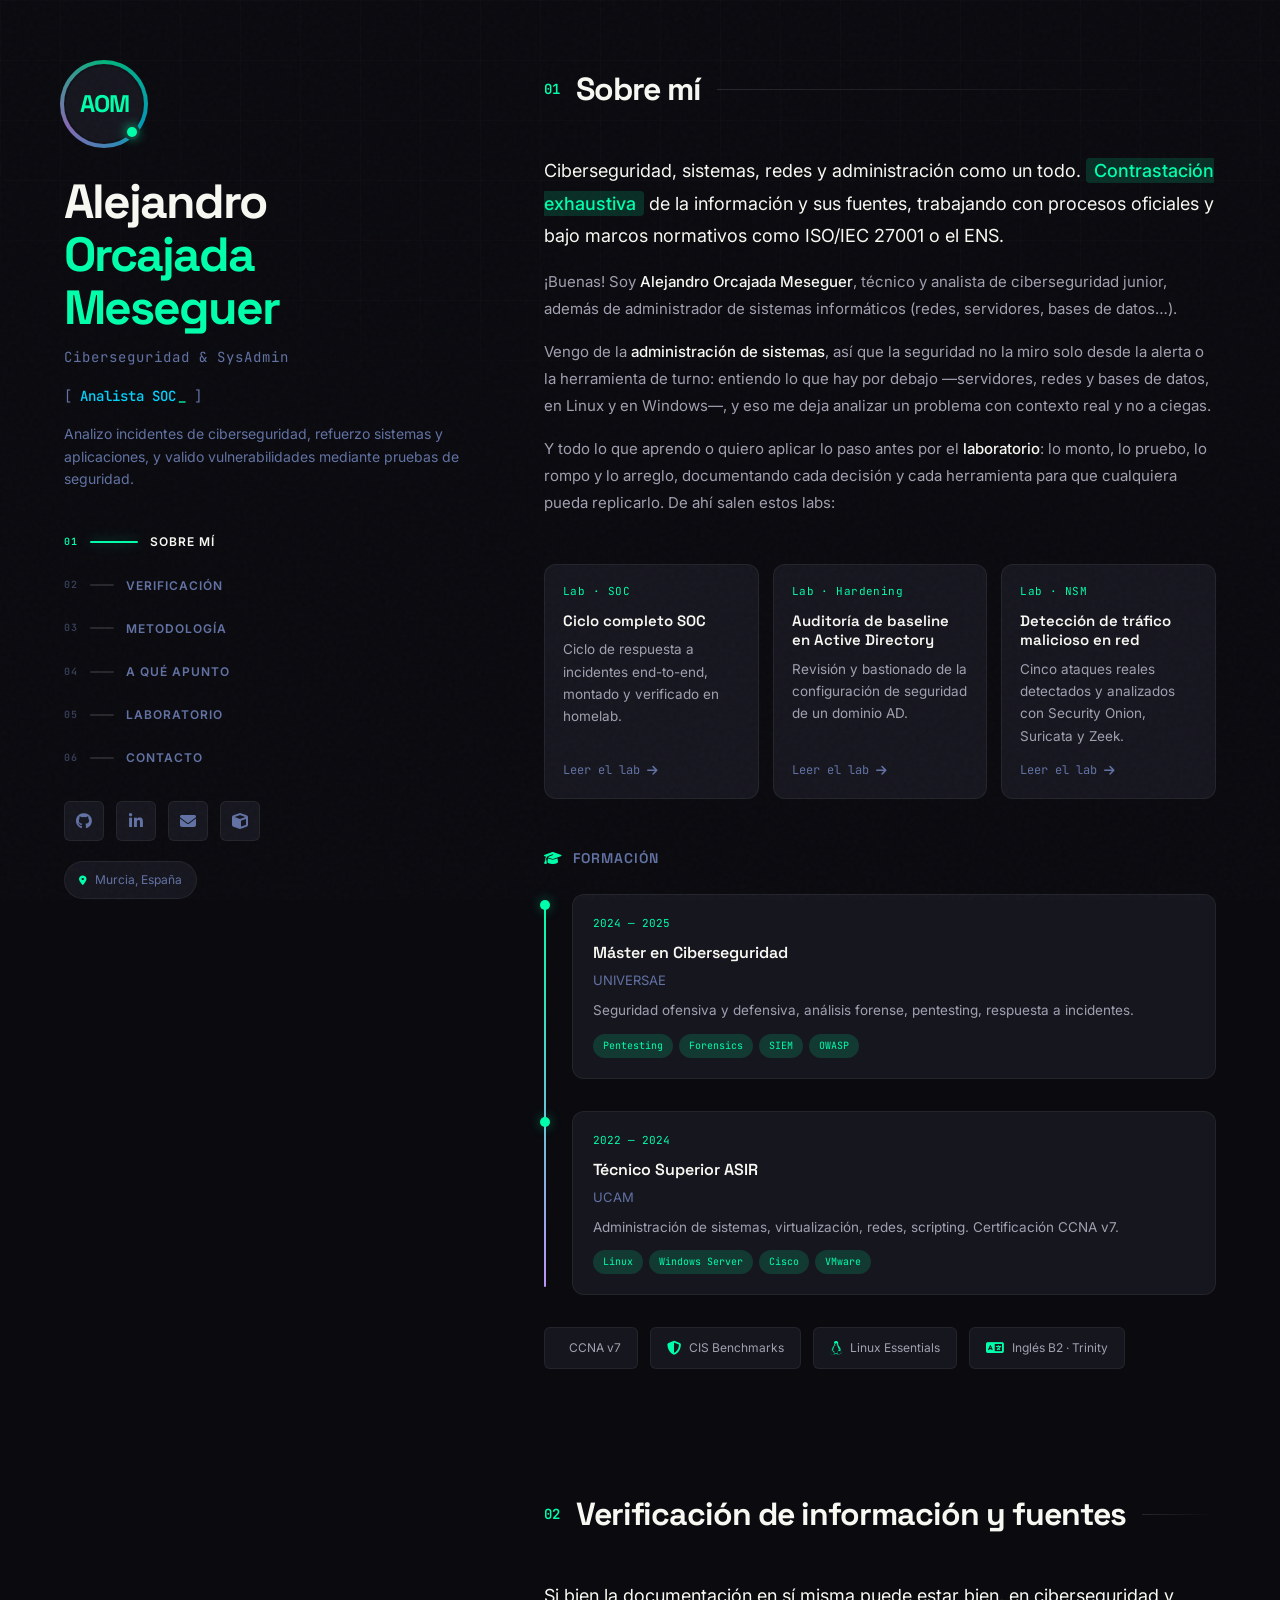
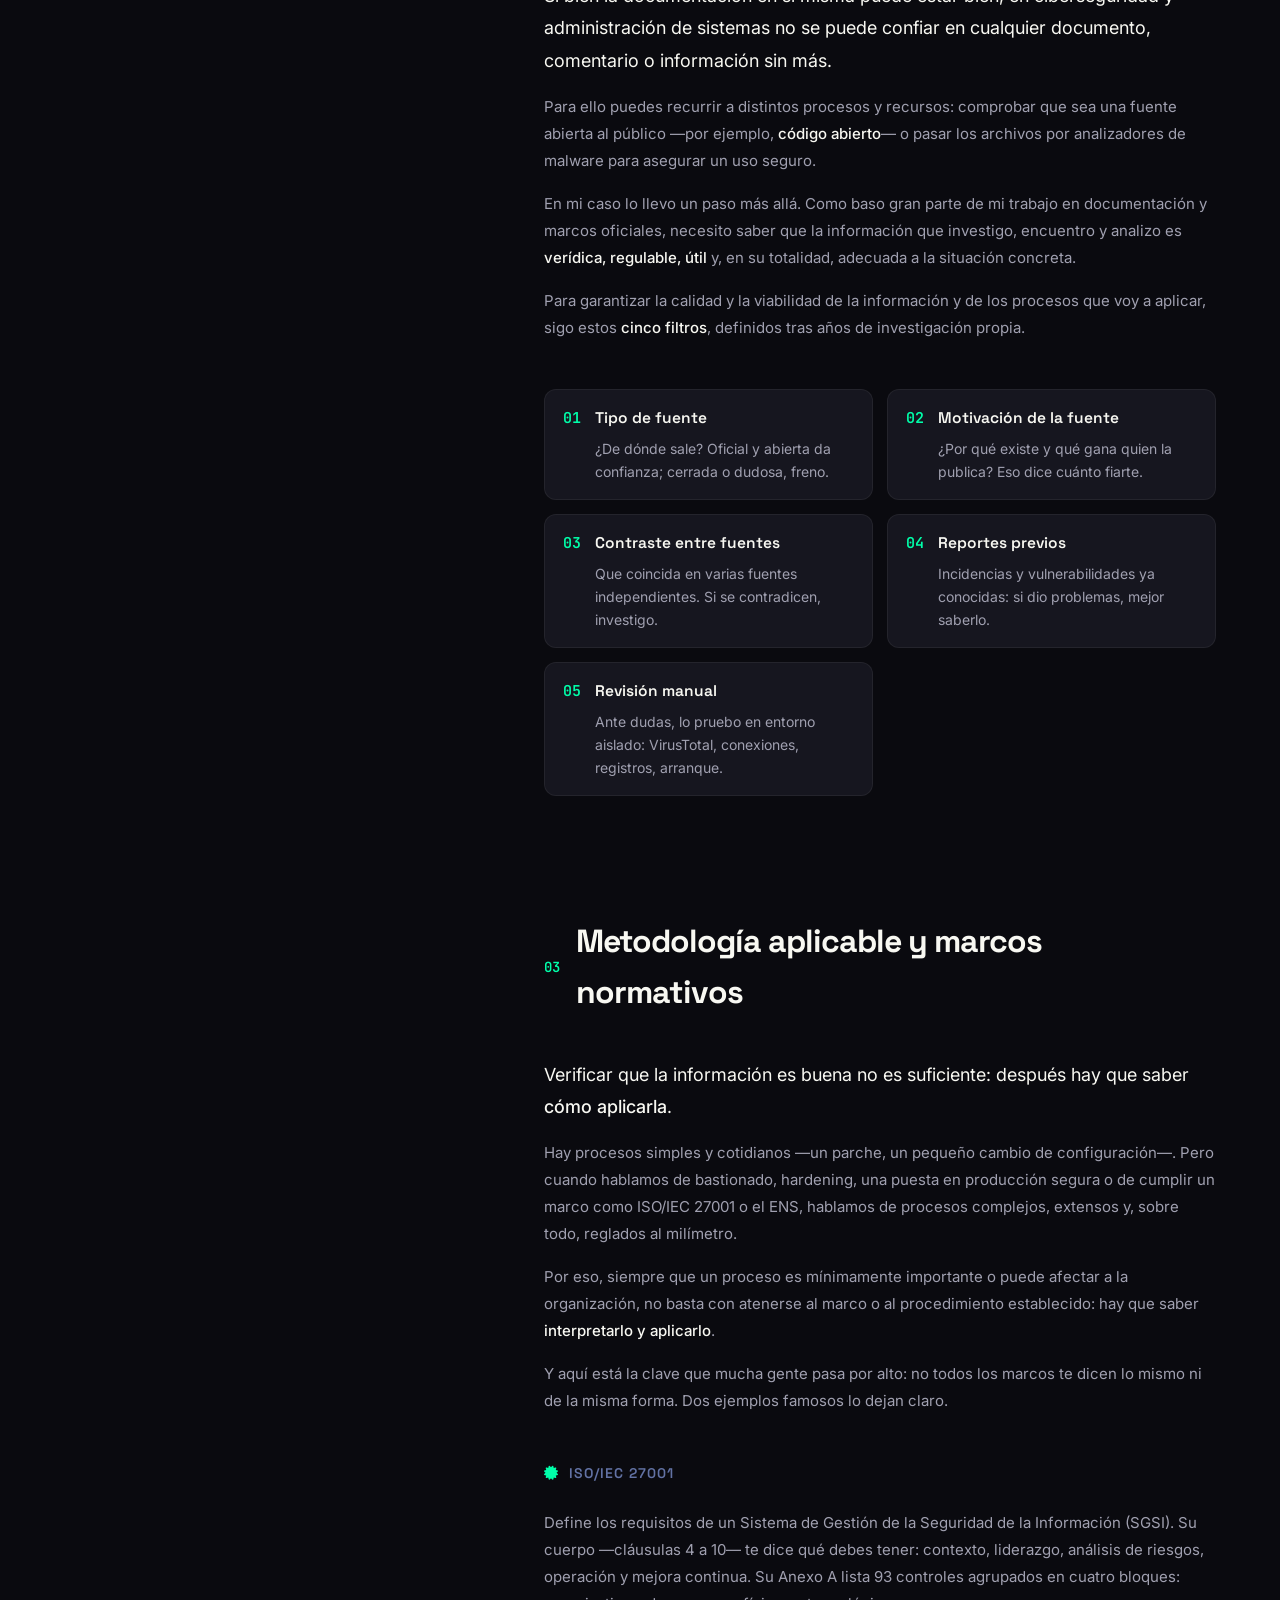
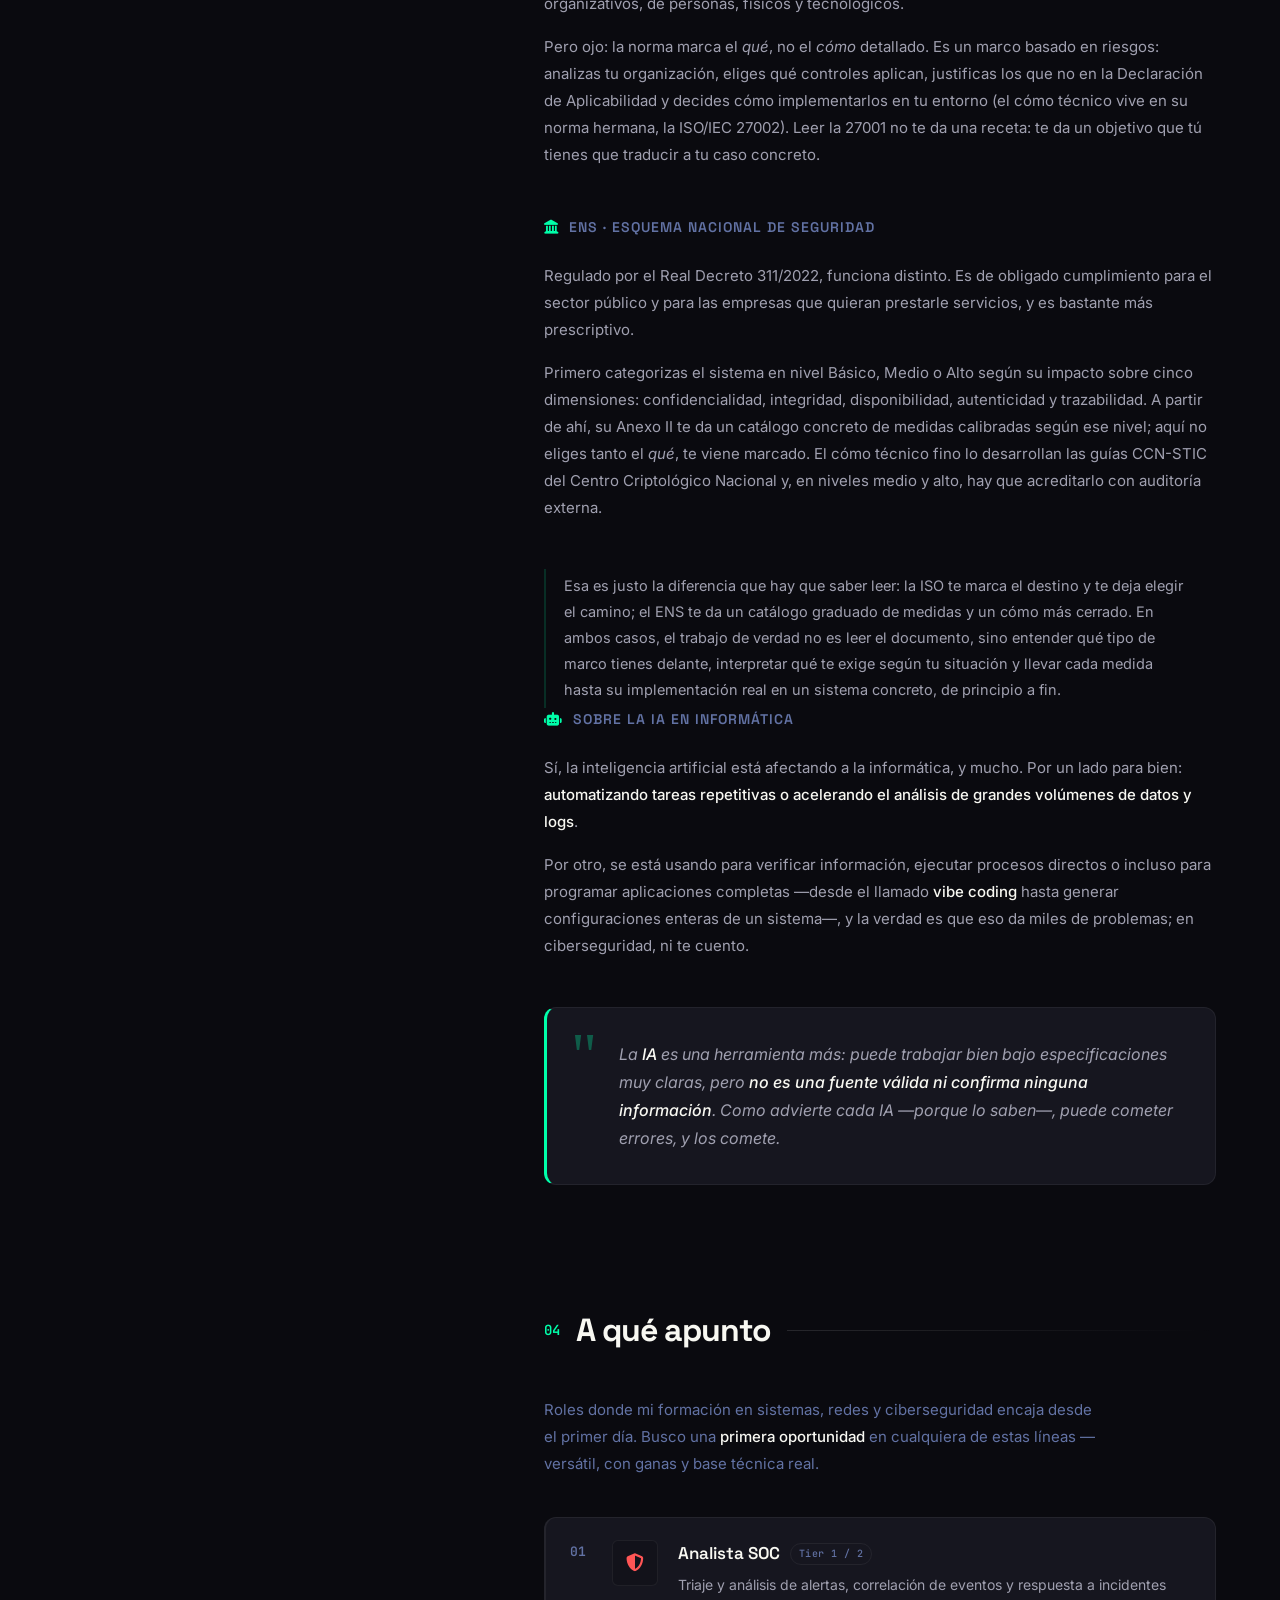
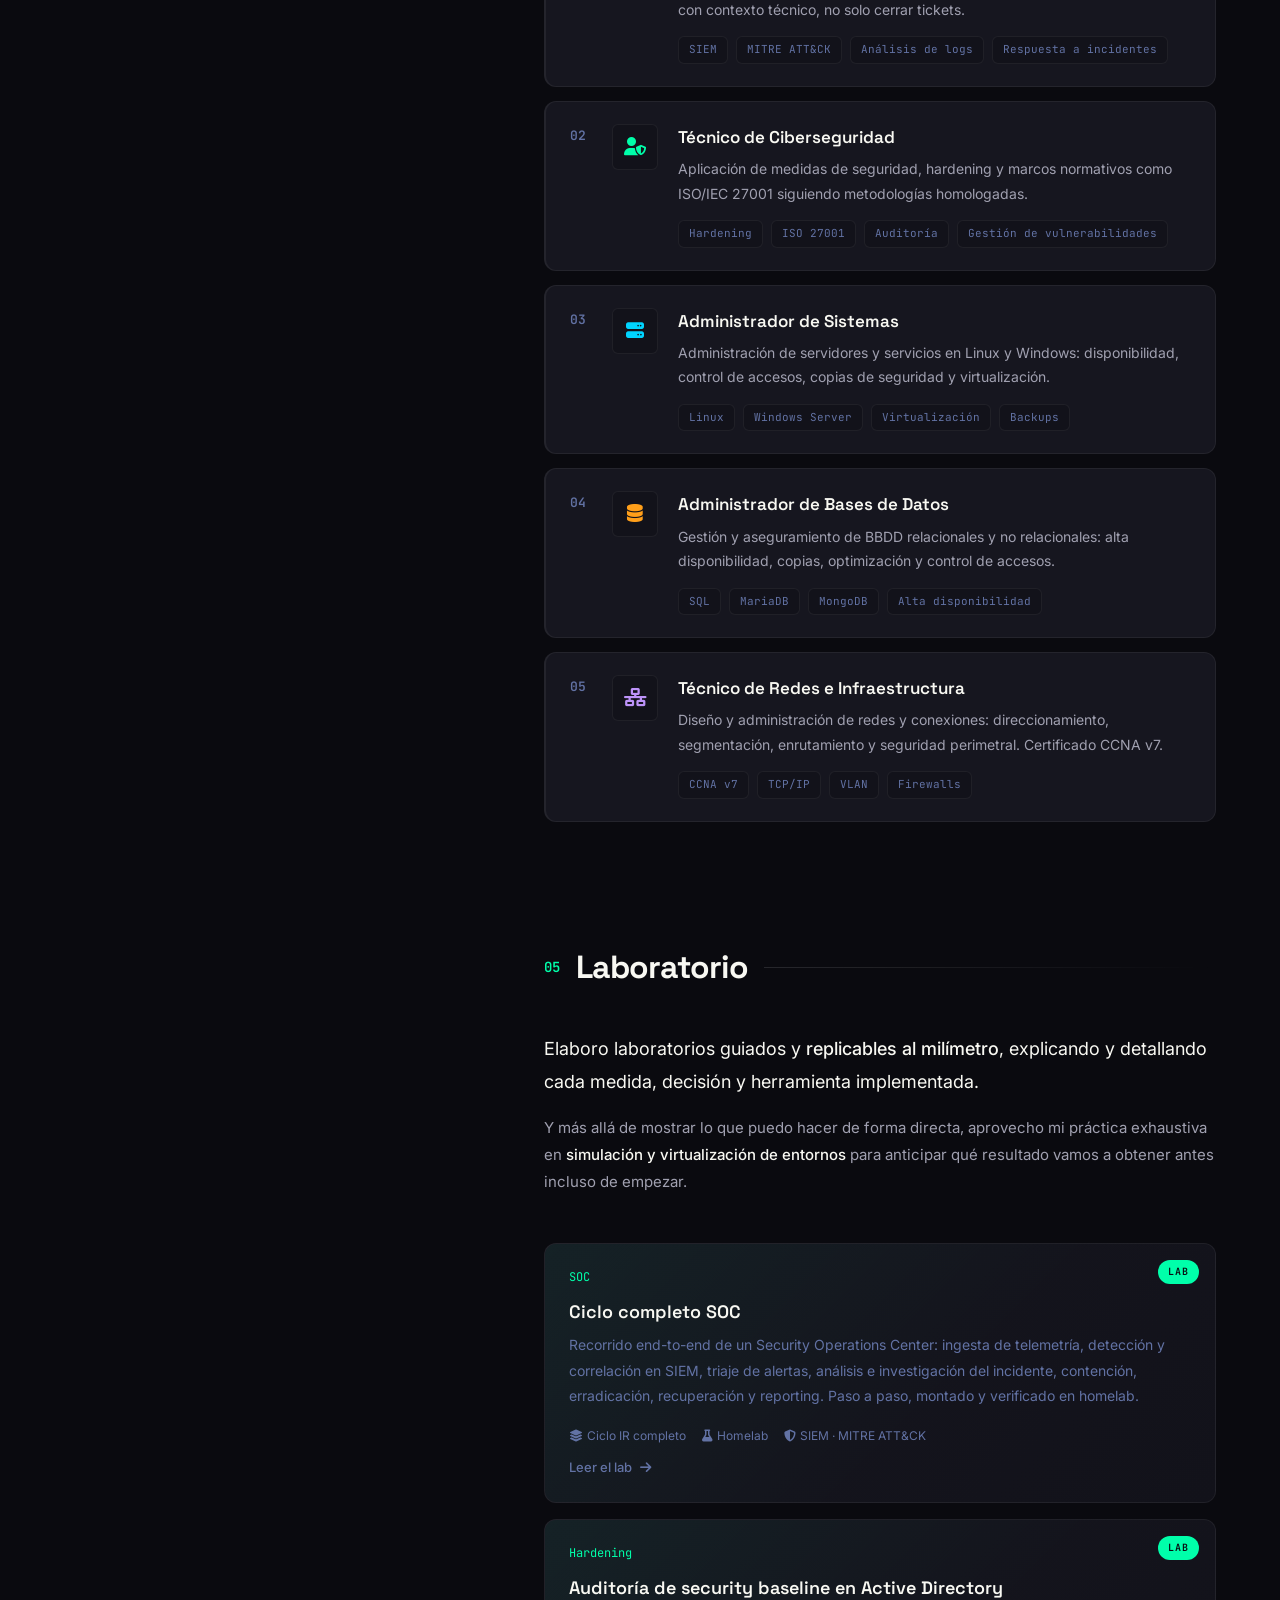
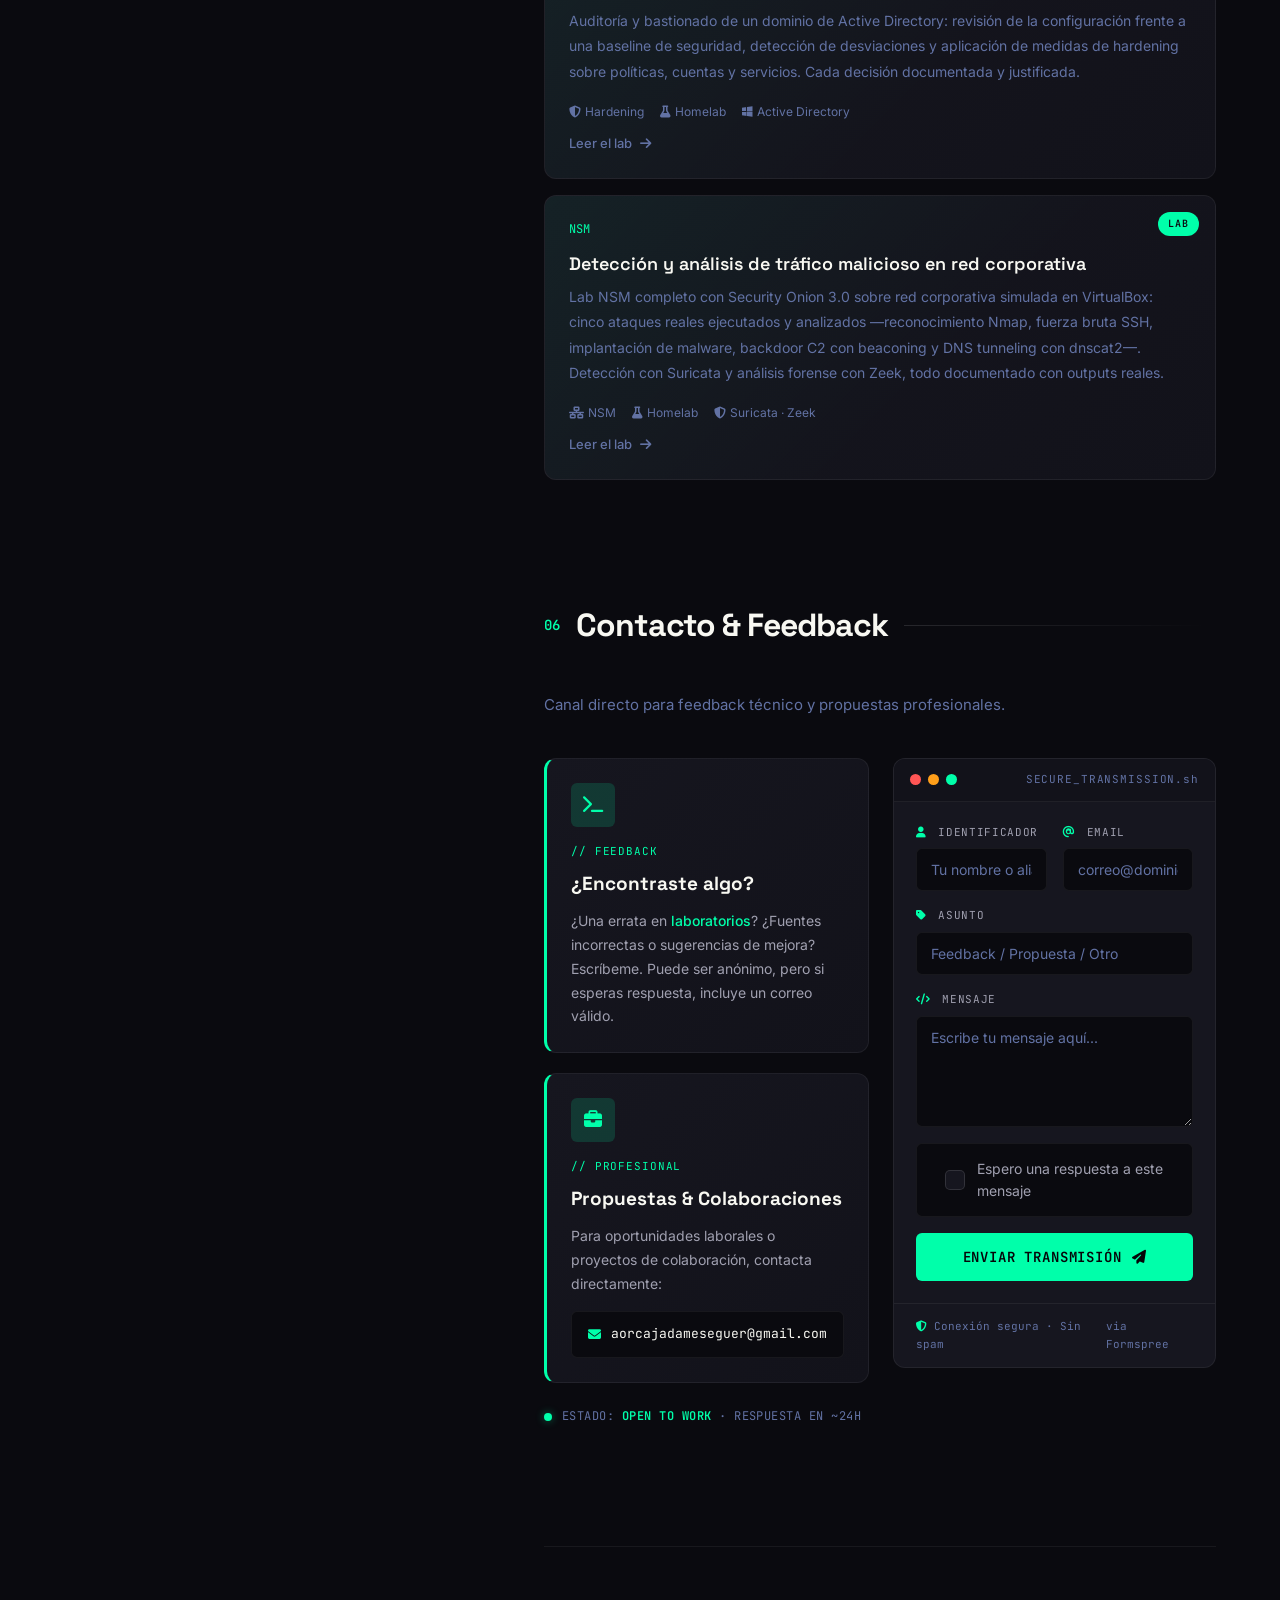
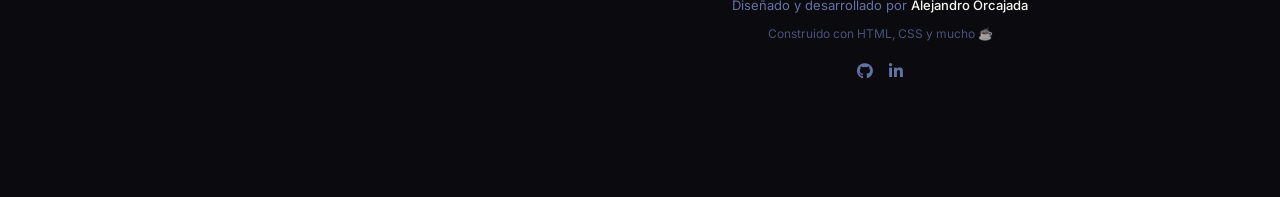
==== commit b678ceaa: "Add files via upload" ====
--- a/index.html
+++ b/index.html
@@ -316,10 +316,27 @@
           <div class="section-line"></div>
         </div>
 
-        <p class="section-intro">
-          No doy por buena cualquier documentación o dato sin más. Antes de aplicar nada, lo paso por estos
-          <span class="highlight">cinco filtros</span>.
-        </p>
+        <div class="about-content">
+          <p class="about-lead">
+            Si bien la documentación en sí misma puede estar bien, en ciberseguridad y administración de
+            sistemas no se puede confiar en cualquier documento, comentario o información sin más.
+          </p>
+          <p>
+            Para ello puedes recurrir a distintos procesos y recursos: comprobar que sea una fuente abierta
+            al público —por ejemplo, <span class="highlight">código abierto</span>— o pasar los archivos por
+            analizadores de malware para asegurar un uso seguro.
+          </p>
+          <p>
+            En mi caso lo llevo un paso más allá. Como baso gran parte de mi trabajo en documentación y marcos
+            oficiales, necesito saber que la información que investigo, encuentro y analizo es
+            <span class="highlight">verídica, regulable, útil</span> y, en su totalidad, adecuada a la
+            situación concreta.
+          </p>
+          <p>
+            Para garantizar la calidad y la viabilidad de la información y de los procesos que voy a aplicar,
+            sigo estos <span class="highlight">cinco filtros</span>, definidos tras años de investigación propia.
+          </p>
+        </div>
 
         <div class="verify-steps">
           <div class="verify-step">
@@ -359,11 +376,6 @@
           </div>
         </div>
 
-        <blockquote class="method-quote">
-          <div class="quote-mark">"</div>
-          <p>La <span class="highlight">IA</span> es una herramienta, no una fuente: ninguna IA confirma
-          información —lo avisan ellas mismas—, así que es el punto de partida de una verificación, nunca el final.</p>
-        </blockquote>
 
       </section>
 
@@ -371,32 +383,93 @@
       <section id="metodologia" class="section">
         <div class="section-header">
           <span class="section-number">03</span>
-          <h2 class="section-title">Metodología aplicable</h2>
+          <h2 class="section-title">Metodología aplicable y marcos normativos</h2>
           <div class="section-line"></div>
         </div>
 
-        <p class="section-intro">
-          Verificar la información no basta: luego hay que saber <span class="highlight">aplicarla</span>.
-          Y no todos los marcos te dicen lo mismo, ni de la misma forma — lo veo claro con dos ejemplos.
+        <div class="about-content">
+          <p class="about-lead">
+            Verificar que la información es buena no es suficiente: después hay que saber
+            <span class="highlight">cómo aplicarla</span>.
+          </p>
+          <p>
+            Hay procesos simples y cotidianos —un parche, un pequeño cambio de configuración—. Pero cuando
+            hablamos de bastionado, hardening, una puesta en producción segura o de cumplir un marco como
+            ISO/IEC 27001 o el ENS, hablamos de procesos complejos, extensos y, sobre todo, reglados al milímetro.
+          </p>
+          <p>
+            Por eso, siempre que un proceso es mínimamente importante o puede afectar a la organización, no basta
+            con atenerse al marco o al procedimiento establecido: hay que saber
+            <span class="highlight">interpretarlo y aplicarlo</span>.
+          </p>
+          <p>
+            Y aquí está la clave que mucha gente pasa por alto: no todos los marcos te dicen lo mismo ni de la
+            misma forma. Dos ejemplos famosos lo dejan claro.
+          </p>
+        </div>
+
+        <h3 class="subsection-title"><i class="fas fa-certificate"></i> ISO/IEC 27001</h3>
+        <div class="about-content">
+          <p>
+            Define los requisitos de un Sistema de Gestión de la Seguridad de la Información (SGSI). Su cuerpo
+            —cláusulas 4 a 10— te dice qué debes tener: contexto, liderazgo, análisis de riesgos, operación y
+            mejora continua. Su Anexo A lista 93 controles agrupados en cuatro bloques: organizativos, de
+            personas, físicos y tecnológicos.
+          </p>
+          <p>
+            Pero ojo: la norma marca el <em>qué</em>, no el <em>cómo</em> detallado. Es un marco basado en
+            riesgos: analizas tu organización, eliges qué controles aplican, justificas los que no en la
+            Declaración de Aplicabilidad y decides cómo implementarlos en tu entorno (el cómo técnico vive en su
+            norma hermana, la ISO/IEC 27002). Leer la 27001 no te da una receta: te da un objetivo que tú tienes
+            que traducir a tu caso concreto.
+          </p>
+        </div>
+
+        <h3 class="subsection-title"><i class="fas fa-landmark"></i> ENS · Esquema Nacional de Seguridad</h3>
+        <div class="about-content">
+          <p>
+            Regulado por el Real Decreto 311/2022, funciona distinto. Es de obligado cumplimiento para el sector
+            público y para las empresas que quieran prestarle servicios, y es bastante más prescriptivo.
+          </p>
+          <p>
+            Primero categorizas el sistema en nivel Básico, Medio o Alto según su impacto sobre cinco dimensiones:
+            confidencialidad, integridad, disponibilidad, autenticidad y trazabilidad. A partir de ahí, su Anexo II
+            te da un catálogo concreto de medidas calibradas según ese nivel; aquí no eliges tanto el
+            <em>qué</em>, te viene marcado. El cómo técnico fino lo desarrollan las guías CCN-STIC del Centro
+            Criptológico Nacional y, en niveles medio y alto, hay que acreditarlo con auditoría externa.
+          </p>
+        </div>
+
+        <p class="method-takeaway">
+          Esa es justo la diferencia que hay que saber leer: la ISO te marca el destino y te deja elegir el camino;
+          el ENS te da un catálogo graduado de medidas y un cómo más cerrado. En ambos casos, el trabajo de verdad
+          no es leer el documento, sino entender qué tipo de marco tienes delante, interpretar qué te exige según tu
+          situación y llevar cada medida hasta su implementación real en un sistema concreto, de principio a fin.
         </p>
 
-        <div class="norm-grid">
-          <div class="norm-card">
-            <span class="norm-tag">Estándar internacional · voluntario</span>
-            <h4>ISO/IEC 27001</h4>
-            <p>Define los requisitos de un SGSI y marca el <em>qué</em> —gestión de riesgos y los 93 controles del Anexo A—, no el <em>cómo</em>. Tú eliges qué controles aplican y cómo implementarlos, y lo justificas en la Declaración de Aplicabilidad.</p>
-          </div>
-          <div class="norm-card">
-            <span class="norm-tag">Marco legal · España · RD 311/2022</span>
-            <h4>ENS</h4>
-            <p>Obligatorio para el sector público y sus proveedores, y más prescriptivo. Categorizas el sistema (Básico / Medio / Alto) y aplicas las medidas del Anexo II que tocan; el cómo fino lo dan las guías CCN-STIC.</p>
-          </div>
-        </div>
-
-        <p class="method-takeaway">
-          En resumen: la ISO te marca el destino y te deja elegir el camino; el ENS te da el catálogo y un cómo
-          más cerrado. En ambos, lo que cuenta no es leer el documento, sino interpretarlo y aplicarlo hasta el final.
-        </p>
+        <h3 class="subsection-title"><i class="fas fa-robot"></i> Sobre la IA en informática</h3>
+        <div class="about-content">
+          <p>
+            Sí, la inteligencia artificial está afectando a la informática, y mucho. Por un lado para bien:
+            <span class="highlight">automatizando tareas repetitivas o acelerando el análisis de grandes
+            volúmenes de datos y logs</span>.
+          </p>
+          <p>
+            Por otro, se está usando para verificar información, ejecutar procesos directos o incluso para
+            programar aplicaciones completas —desde el llamado <span class="highlight">vibe coding</span> hasta
+            generar configuraciones enteras de un sistema—, y la verdad es que eso da miles de problemas; en
+            ciberseguridad, ni te cuento.
+          </p>
+        </div>
+
+        <blockquote class="method-quote">
+          <div class="quote-mark">"</div>
+          <p>
+            La <span class="highlight">IA</span> es una herramienta más: puede trabajar bien bajo
+            especificaciones muy claras, pero <span class="highlight">no es una fuente válida ni confirma
+            ninguna información</span>. Como advierte cada IA —porque lo saben—, puede cometer errores, y los comete.
+          </p>
+        </blockquote>
 
       </section>
 
@@ -493,11 +566,17 @@
           <div class="section-line"></div>
         </div>
 
-        <p class="section-intro">
-          Esto todavía no es un blog —aún no tengo suficiente contenido—, pero es donde iré subiendo mis
-          <span class="highlight">laboratorios</span>: guías replicables al milímetro, con cada decisión y
-          herramienta explicada. Desde ciclos SOC hasta simulación de entornos bajo estrés.
-        </p>
+        <div class="about-content">
+          <p class="about-lead">
+            Elaboro laboratorios guiados y <span class="highlight">replicables al milímetro</span>, explicando y
+            detallando cada medida, decisión y herramienta implementada.
+          </p>
+          <p>
+            Y más allá de mostrar lo que puedo hacer de forma directa, aprovecho mi práctica exhaustiva en
+            <span class="highlight">simulación y virtualización de entornos</span> para anticipar qué resultado
+            vamos a obtener antes incluso de empezar.
+          </p>
+        </div>
 
         <div class="blog-grid">
           <article class="blog-card featured">
--- a/style.css
+++ b/style.css
@@ -2467,3 +2467,133 @@
   #contacto .ct-grid { grid-template-columns: 1fr; }
   #contacto .ct-row { grid-template-columns: 1fr; }
 }
+
+/* ============================================================
+   POLISH MÓVIL PROFESIONAL  ·  añadido al final
+   Objetivo: que el hero (columna izquierda), las cards y cada
+   texto se vean limpios y profesionales en móvil, respetando
+   la distribución y el orden del contenido del diseño de PC.
+   Todo va dentro de media queries: el escritorio NO se toca.
+   ============================================================ */
+
+/* ---------- HERO (sidebar) en móvil/tablet: centrado y con jerarquía ---------- */
+@media (max-width: 900px) {
+  .layout { padding-top: 76px; }
+
+  .sidebar {
+    padding: 30px 0 6px;
+    border-bottom: 1px solid var(--border);
+    margin-bottom: 12px;
+  }
+  .sidebar-content {
+    width: 100%;
+    max-width: 560px;
+    margin: 0 auto;
+    align-items: center;
+    text-align: center;
+  }
+  .avatar-container { align-self: center; margin-bottom: 18px; }
+  .identity { display: flex; flex-direction: column; align-items: center; }
+  .name { font-size: clamp(30px, 9vw, 42px); letter-spacing: -1px; }
+  .subtitle { margin-top: 6px; }
+  .role-container { justify-content: center; }
+  .tagline { max-width: 480px; }
+  .social-links { justify-content: center; margin-top: 20px; }
+  .location-badge { margin-left: auto; margin-right: auto; }
+}
+
+/* ---------- Tablet / móvil grande: 2 columnas (más fiel al PC) ---------- */
+@media (min-width: 601px) and (max-width: 900px) {
+  .lab-mini-grid { grid-template-columns: repeat(2, 1fr); }
+  .verify-steps  { grid-template-columns: repeat(2, 1fr); }
+  .norm-grid     { grid-template-columns: repeat(2, 1fr); }
+}
+
+/* ---------- Cards: paddings coherentes, nada se desborda, mejor tacto ---------- */
+@media (max-width: 900px) {
+  /* Filas de etiquetas/metadatos nunca empujan el ancho */
+  .role-tags, .timeline-tags, .certs-section { flex-wrap: wrap; }
+  .blog-meta { flex-wrap: wrap; gap: 8px 14px; }
+
+  /* Inputs a 16px: evita el zoom automático de iOS al enfocar */
+  #contacto .ct-field input,
+  #contacto .ct-field textarea { font-size: 16px; }
+  #contacto .ct-send { min-height: 50px; }
+
+  /* Botones/enlaces de card con área de toque cómoda */
+  .lab-mini-arrow, .blog-arrow { min-height: 24px; }
+}
+
+/* ---------- Móvil (≤600): tipografía y cards ajustadas ---------- */
+@media (max-width: 600px) {
+  .section-header { gap: 12px; }
+  .section-title  { font-size: 21px; letter-spacing: -0.5px; }
+  .section-intro  { font-size: 14.5px; }
+
+  .role-index { display: none; }
+  .role-card  { padding: 18px; gap: 14px; }
+  .role-icon  { width: 42px; height: 42px; font-size: 17px; }
+  .role-title { font-size: 16px; }
+
+  .blog-card-inner { padding: 20px; }
+  .blog-title   { font-size: 17px; }
+  .blog-excerpt { font-size: 13.5px; }
+
+  .norm-card { padding: 18px; }
+  .ct-card   { padding: 20px; }
+
+  .lab-mini-grid, .verify-steps, .norm-grid { gap: 12px; }
+}
+
+/* ---------- Móvil estrecho (≤480) ---------- */
+@media (max-width: 480px) {
+  .name { font-size: 30px; }
+  .section-title { font-size: 20px; }
+  .role-card { padding: 16px; }
+}
+
+/* ---------- Pantallas muy pequeñas (≤380) ---------- */
+@media (max-width: 380px) {
+  .layout { padding-left: 14px; padding-right: 14px; }
+  .name { font-size: 27px; }
+  .mnav-brand { font-size: 13px; }
+  .role-tags span, .timeline-tags span { font-size: 10.5px; }
+}
+
+/* ============================================================
+   ESTILO DE PÁRRAFO LEGIBLE · "el párrafo bonito" de Sobre mí
+   llevado al resto de secciones y al texto dentro de las cards.
+   Sube el interlineado y agranda un poco las fuentes más
+   pequeñas para que el texto respire (sin tocar Sobre mí).
+   ============================================================ */
+
+/* Intro bajo cada título de sección */
+.section-intro      { line-height: 1.8; }
+
+/* Metodología: tarjetas ISO/ENS y cierre */
+.norm-card p        { font-size: 14.5px; line-height: 1.75; }
+.method-takeaway    { line-height: 1.8; }
+.method-quote p     { line-height: 1.75; }
+
+/* Laboratorio: cuadros grandes con mucho texto */
+.blog-excerpt       { font-size: 14px;  line-height: 1.8; margin-bottom: 18px; }
+
+/* A qué apunto: tarjetas de rol */
+.role-desc          { line-height: 1.75; margin-bottom: 14px; }
+
+/* Labs destacados y pasos de verificación (cards pequeñas) */
+.lab-mini-desc      { font-size: 13.5px; line-height: 1.65; }
+.verify-body p      { font-size: 14px;  line-height: 1.65; }
+
+/* Formación */
+.timeline-desc      { font-size: 13.5px; line-height: 1.7; }
+
+/* Contacto y panel modal */
+#contacto .ct-card-text { line-height: 1.7; }
+.panel-description      { line-height: 1.7; }
+
+/* En móvil mantenemos el mismo respiro */
+@media (max-width: 600px) {
+  .blog-excerpt     { font-size: 13.5px; line-height: 1.75; }
+  .norm-card p      { font-size: 14px;   line-height: 1.7; }
+}
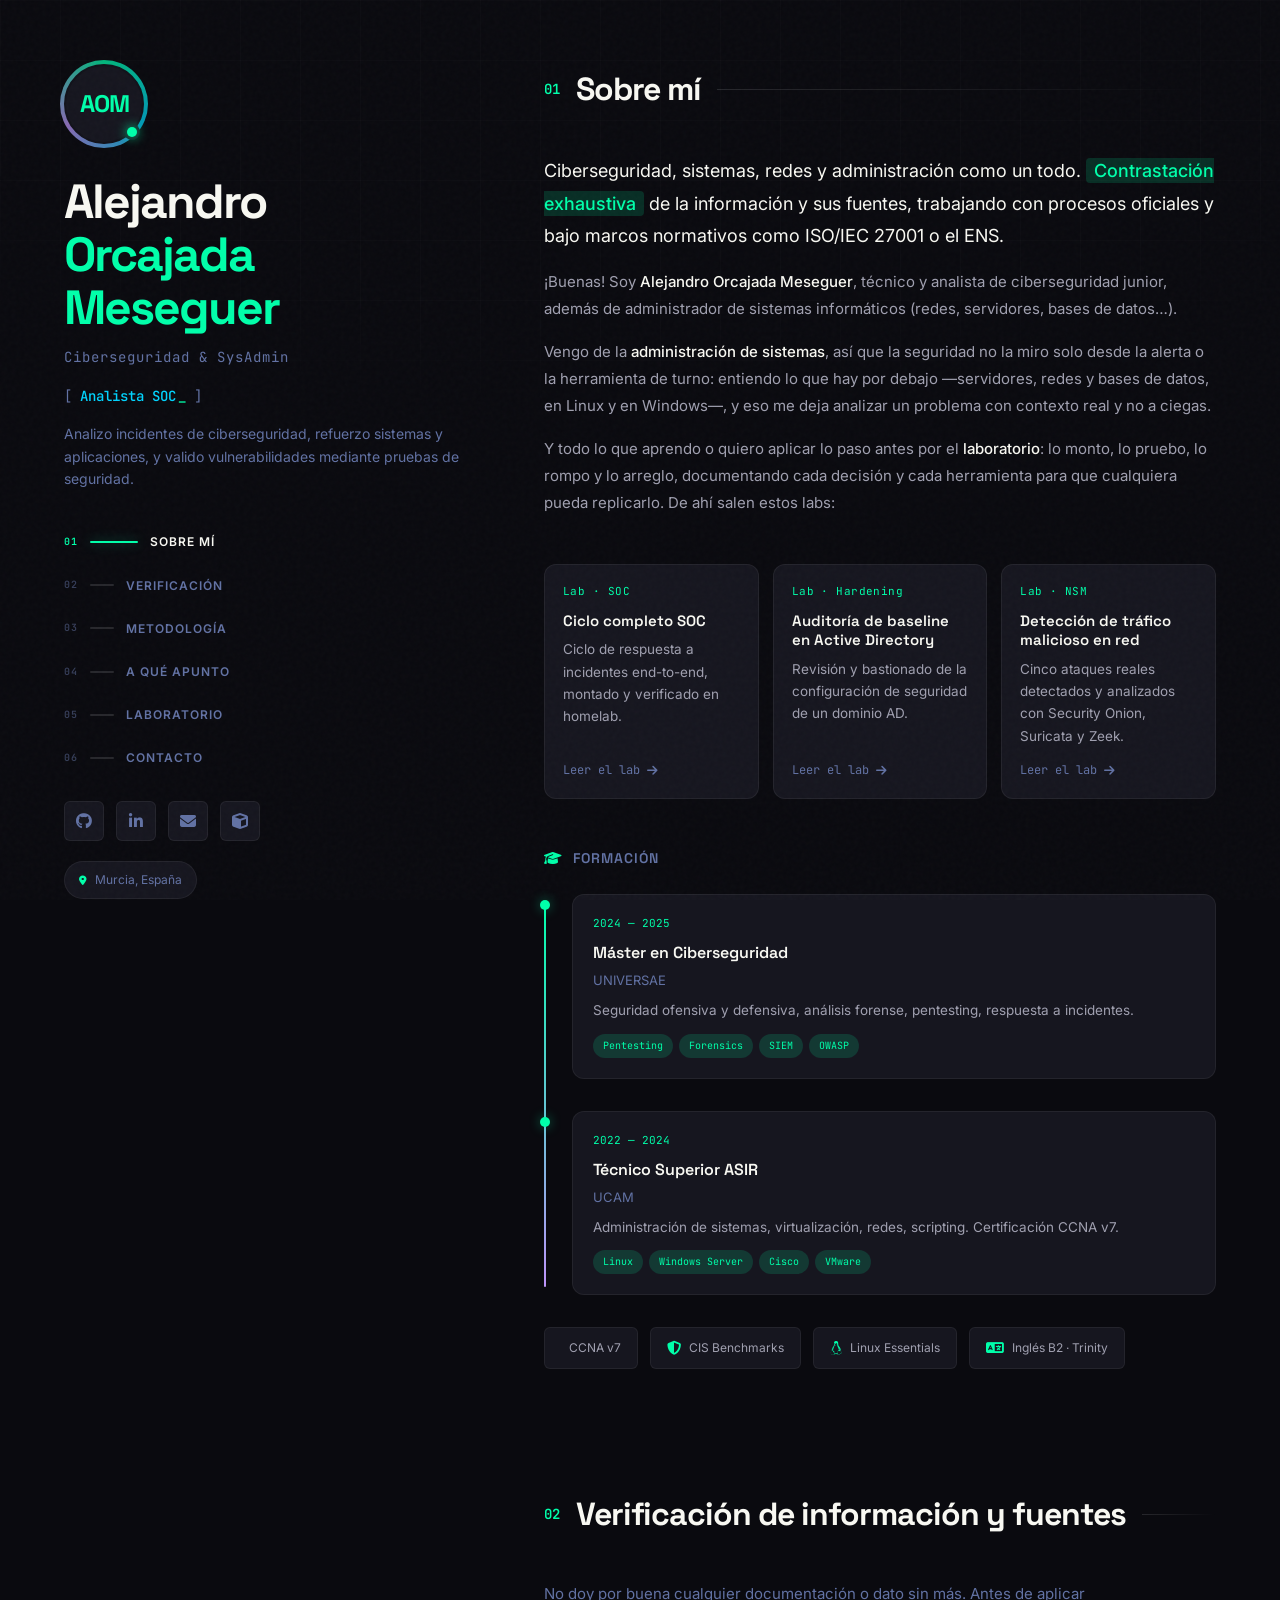
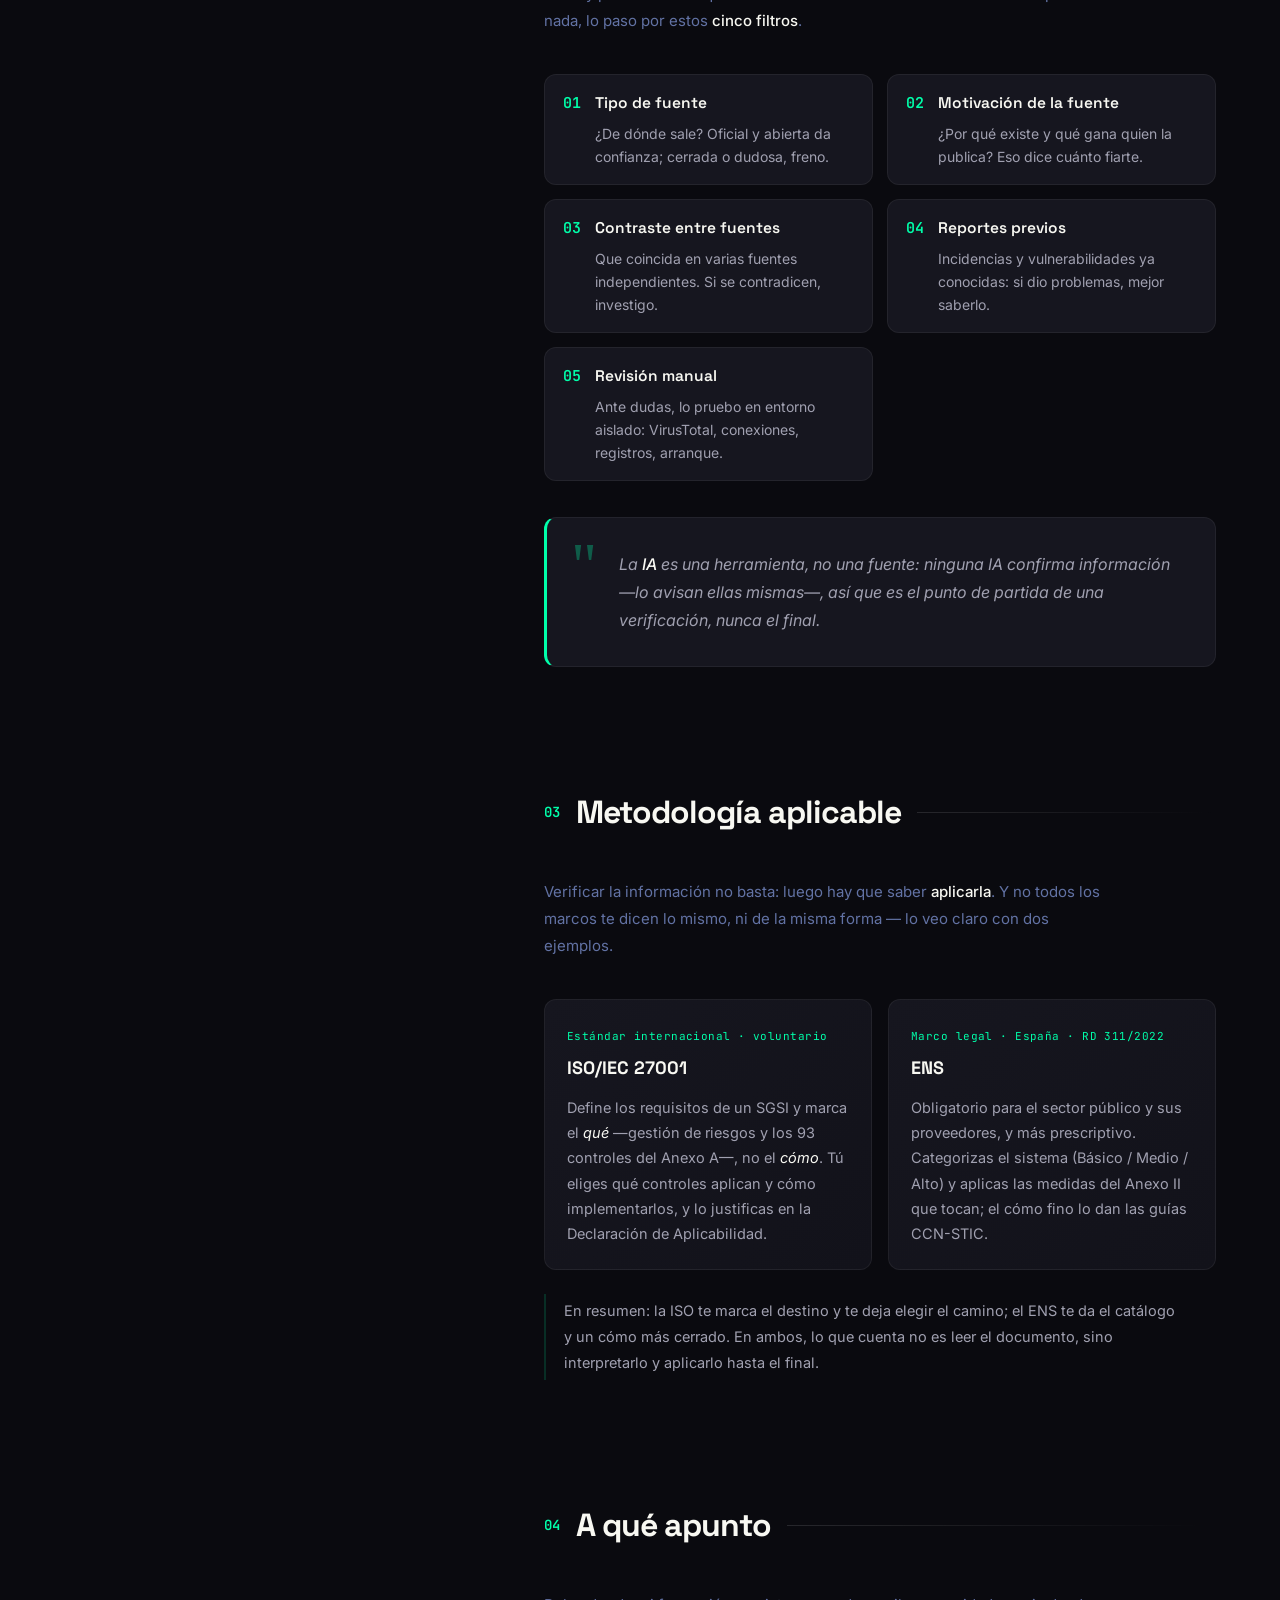
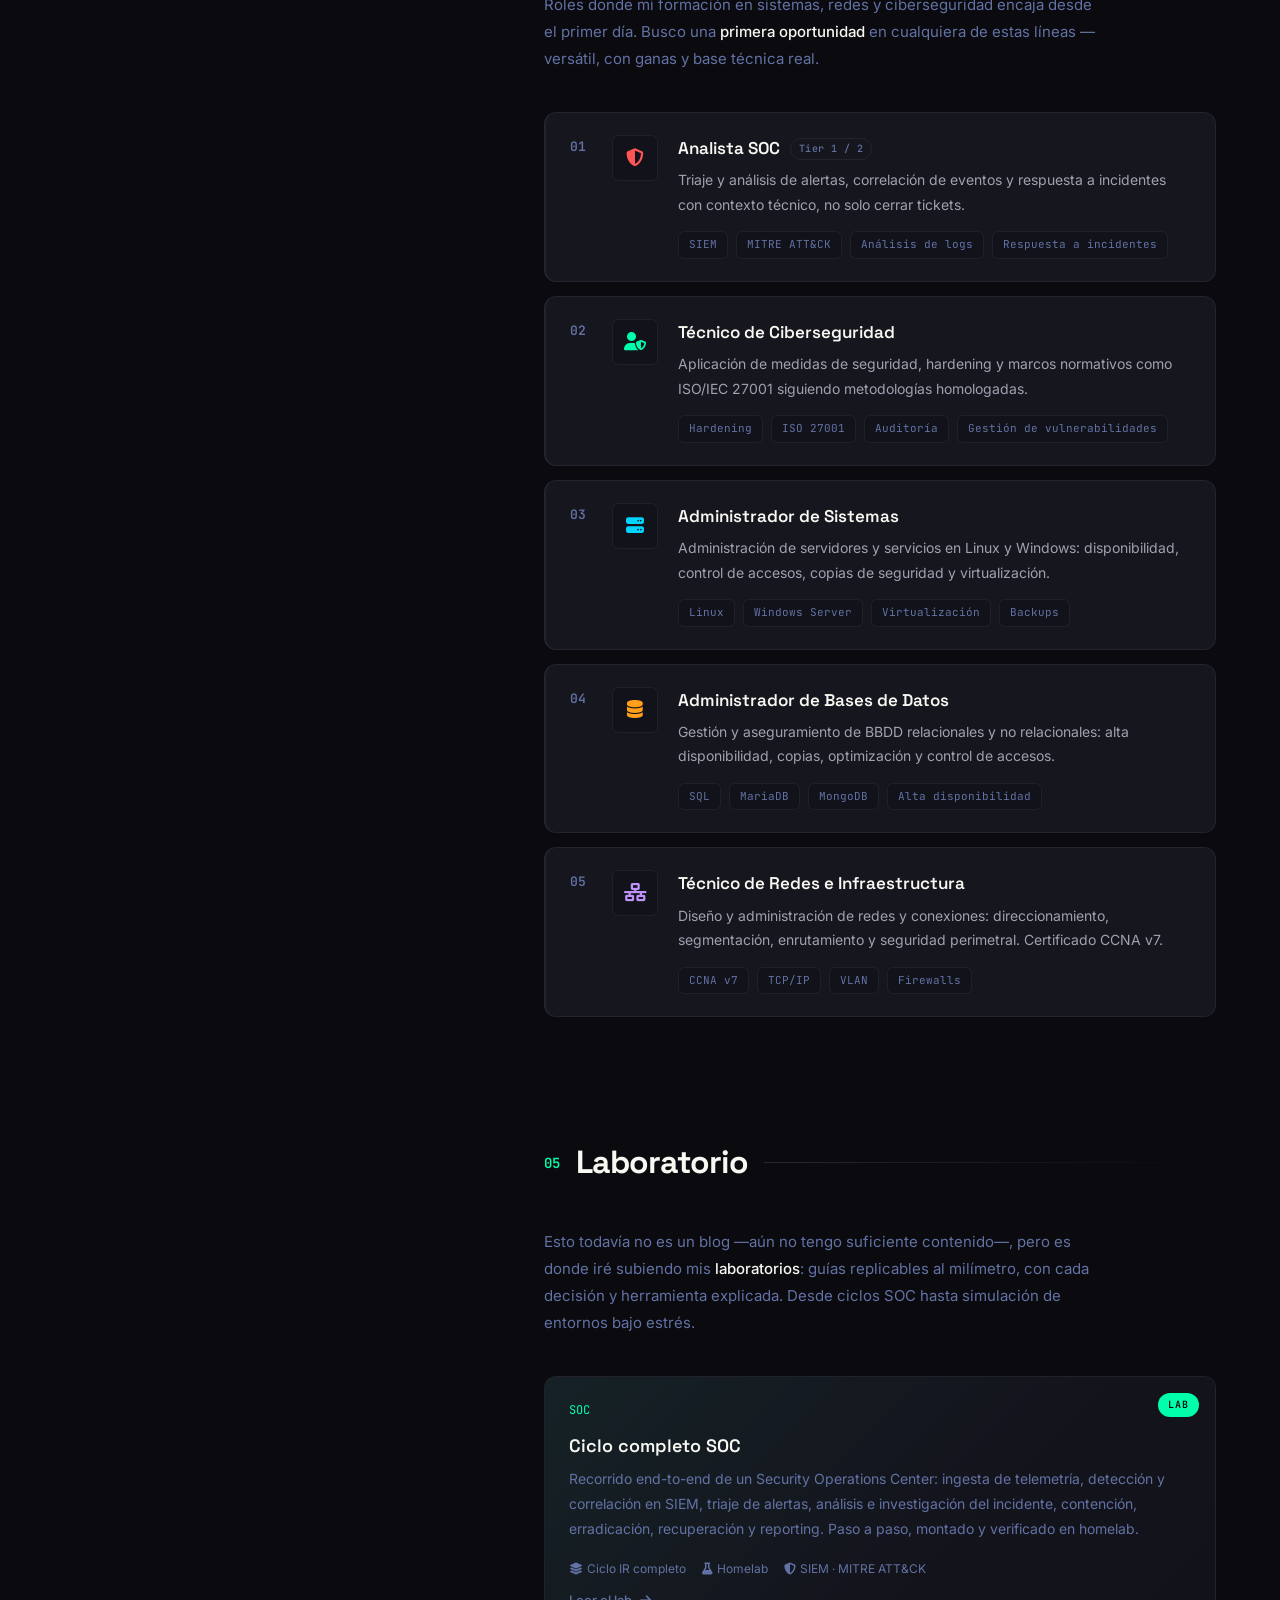
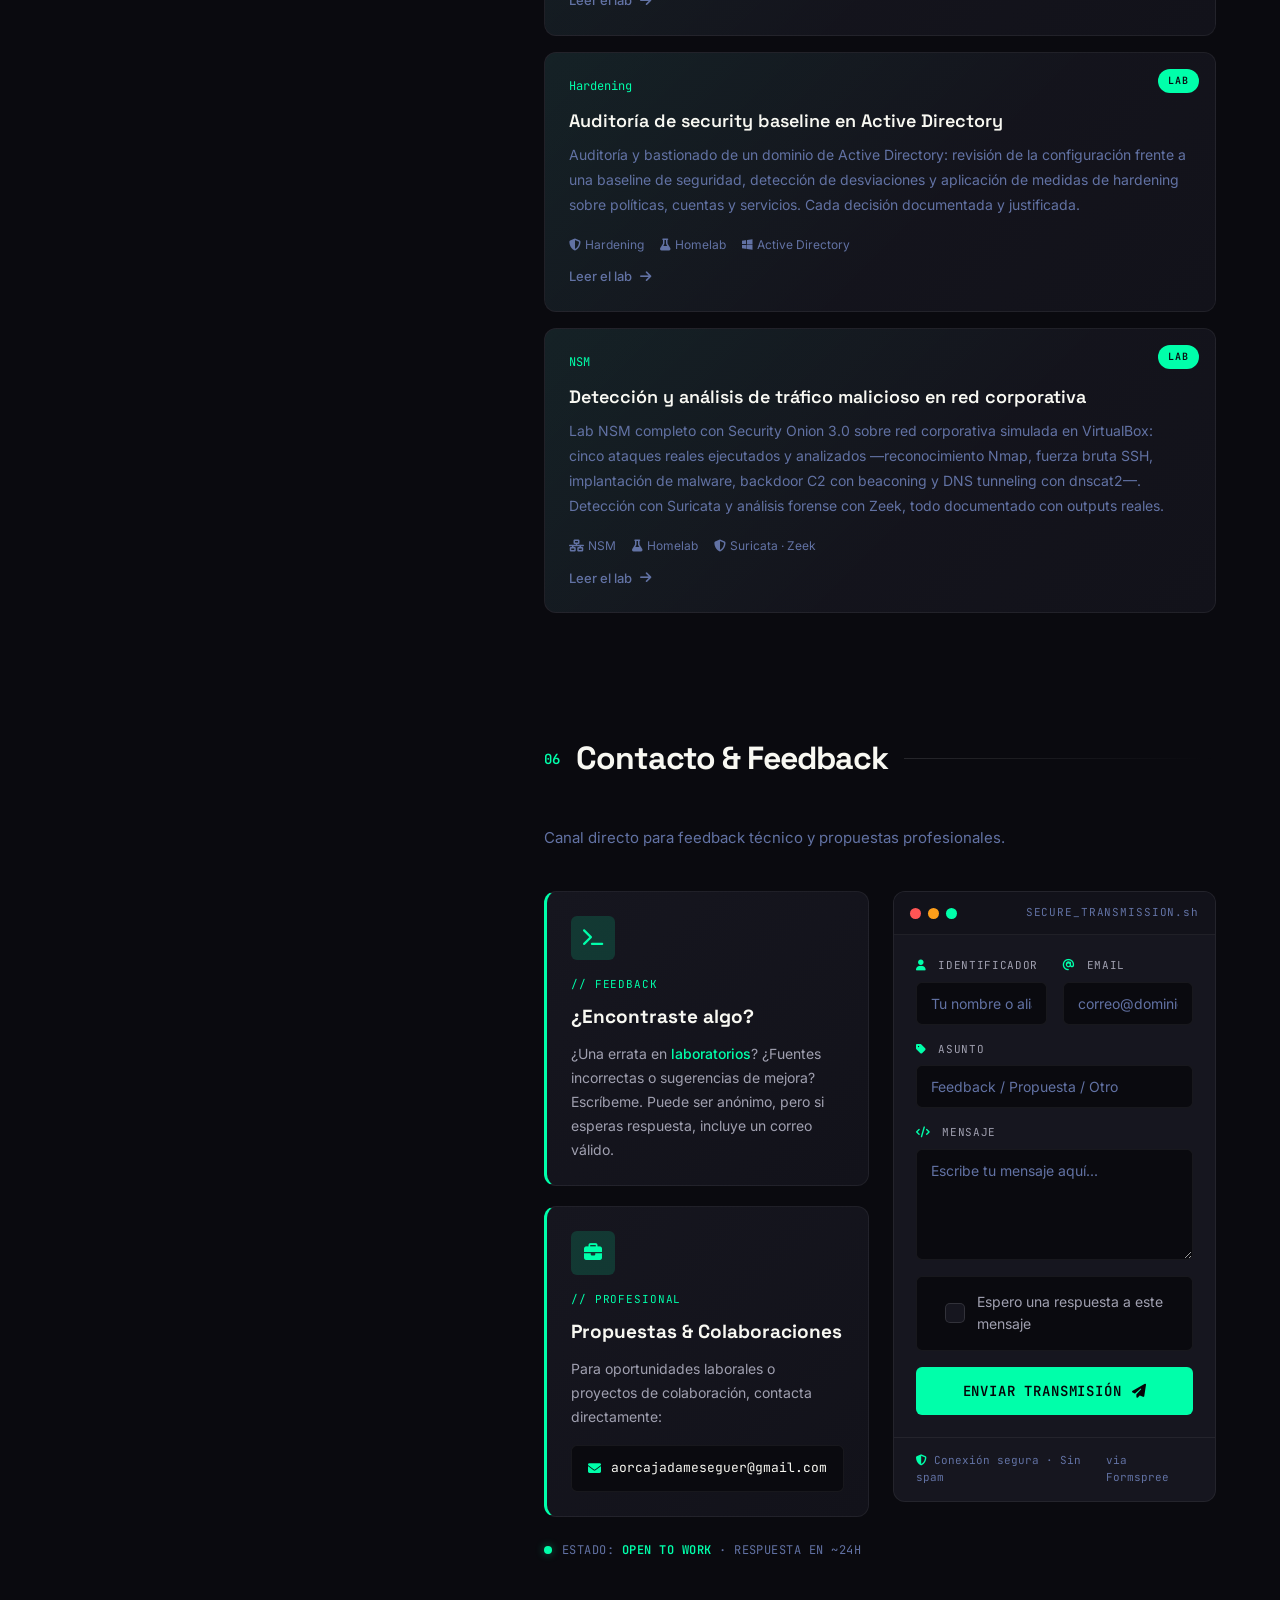
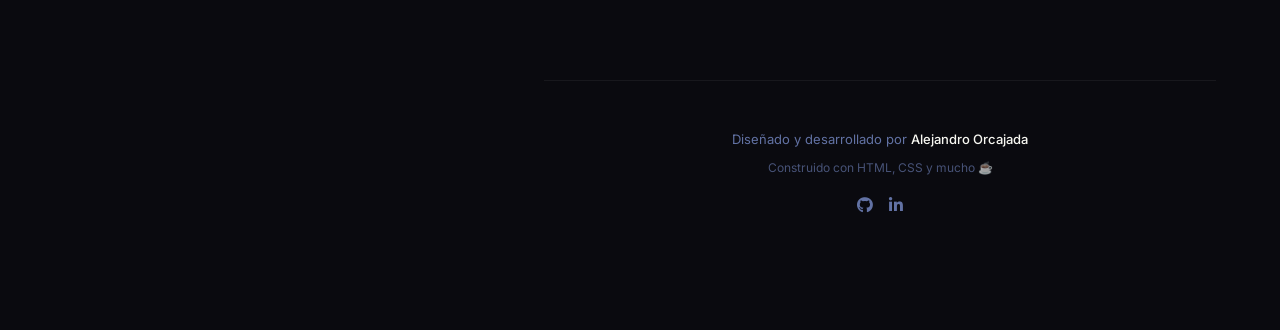
==== commit f121072d: "Add files via upload" ====
--- a/index.html
+++ b/index.html
@@ -316,27 +316,10 @@
           <div class="section-line"></div>
         </div>
 
-        <div class="about-content">
-          <p class="about-lead">
-            Si bien la documentación en sí misma puede estar bien, en ciberseguridad y administración de
-            sistemas no se puede confiar en cualquier documento, comentario o información sin más.
-          </p>
-          <p>
-            Para ello puedes recurrir a distintos procesos y recursos: comprobar que sea una fuente abierta
-            al público —por ejemplo, <span class="highlight">código abierto</span>— o pasar los archivos por
-            analizadores de malware para asegurar un uso seguro.
-          </p>
-          <p>
-            En mi caso lo llevo un paso más allá. Como baso gran parte de mi trabajo en documentación y marcos
-            oficiales, necesito saber que la información que investigo, encuentro y analizo es
-            <span class="highlight">verídica, regulable, útil</span> y, en su totalidad, adecuada a la
-            situación concreta.
-          </p>
-          <p>
-            Para garantizar la calidad y la viabilidad de la información y de los procesos que voy a aplicar,
-            sigo estos <span class="highlight">cinco filtros</span>, definidos tras años de investigación propia.
-          </p>
-        </div>
+        <p class="section-intro">
+          No doy por buena cualquier documentación o dato sin más. Antes de aplicar nada, lo paso por estos
+          <span class="highlight">cinco filtros</span>.
+        </p>
 
         <div class="verify-steps">
           <div class="verify-step">
@@ -376,6 +359,11 @@
           </div>
         </div>
 
+        <blockquote class="method-quote">
+          <div class="quote-mark">"</div>
+          <p>La <span class="highlight">IA</span> es una herramienta, no una fuente: ninguna IA confirma
+          información —lo avisan ellas mismas—, así que es el punto de partida de una verificación, nunca el final.</p>
+        </blockquote>
 
       </section>
 
@@ -383,93 +371,32 @@
       <section id="metodologia" class="section">
         <div class="section-header">
           <span class="section-number">03</span>
-          <h2 class="section-title">Metodología aplicable y marcos normativos</h2>
+          <h2 class="section-title">Metodología aplicable</h2>
           <div class="section-line"></div>
         </div>
 
-        <div class="about-content">
-          <p class="about-lead">
-            Verificar que la información es buena no es suficiente: después hay que saber
-            <span class="highlight">cómo aplicarla</span>.
-          </p>
-          <p>
-            Hay procesos simples y cotidianos —un parche, un pequeño cambio de configuración—. Pero cuando
-            hablamos de bastionado, hardening, una puesta en producción segura o de cumplir un marco como
-            ISO/IEC 27001 o el ENS, hablamos de procesos complejos, extensos y, sobre todo, reglados al milímetro.
-          </p>
-          <p>
-            Por eso, siempre que un proceso es mínimamente importante o puede afectar a la organización, no basta
-            con atenerse al marco o al procedimiento establecido: hay que saber
-            <span class="highlight">interpretarlo y aplicarlo</span>.
-          </p>
-          <p>
-            Y aquí está la clave que mucha gente pasa por alto: no todos los marcos te dicen lo mismo ni de la
-            misma forma. Dos ejemplos famosos lo dejan claro.
-          </p>
-        </div>
-
-        <h3 class="subsection-title"><i class="fas fa-certificate"></i> ISO/IEC 27001</h3>
-        <div class="about-content">
-          <p>
-            Define los requisitos de un Sistema de Gestión de la Seguridad de la Información (SGSI). Su cuerpo
-            —cláusulas 4 a 10— te dice qué debes tener: contexto, liderazgo, análisis de riesgos, operación y
-            mejora continua. Su Anexo A lista 93 controles agrupados en cuatro bloques: organizativos, de
-            personas, físicos y tecnológicos.
-          </p>
-          <p>
-            Pero ojo: la norma marca el <em>qué</em>, no el <em>cómo</em> detallado. Es un marco basado en
-            riesgos: analizas tu organización, eliges qué controles aplican, justificas los que no en la
-            Declaración de Aplicabilidad y decides cómo implementarlos en tu entorno (el cómo técnico vive en su
-            norma hermana, la ISO/IEC 27002). Leer la 27001 no te da una receta: te da un objetivo que tú tienes
-            que traducir a tu caso concreto.
-          </p>
-        </div>
-
-        <h3 class="subsection-title"><i class="fas fa-landmark"></i> ENS · Esquema Nacional de Seguridad</h3>
-        <div class="about-content">
-          <p>
-            Regulado por el Real Decreto 311/2022, funciona distinto. Es de obligado cumplimiento para el sector
-            público y para las empresas que quieran prestarle servicios, y es bastante más prescriptivo.
-          </p>
-          <p>
-            Primero categorizas el sistema en nivel Básico, Medio o Alto según su impacto sobre cinco dimensiones:
-            confidencialidad, integridad, disponibilidad, autenticidad y trazabilidad. A partir de ahí, su Anexo II
-            te da un catálogo concreto de medidas calibradas según ese nivel; aquí no eliges tanto el
-            <em>qué</em>, te viene marcado. El cómo técnico fino lo desarrollan las guías CCN-STIC del Centro
-            Criptológico Nacional y, en niveles medio y alto, hay que acreditarlo con auditoría externa.
-          </p>
+        <p class="section-intro">
+          Verificar la información no basta: luego hay que saber <span class="highlight">aplicarla</span>.
+          Y no todos los marcos te dicen lo mismo, ni de la misma forma — lo veo claro con dos ejemplos.
+        </p>
+
+        <div class="norm-grid">
+          <div class="norm-card">
+            <span class="norm-tag">Estándar internacional · voluntario</span>
+            <h4>ISO/IEC 27001</h4>
+            <p>Define los requisitos de un SGSI y marca el <em>qué</em> —gestión de riesgos y los 93 controles del Anexo A—, no el <em>cómo</em>. Tú eliges qué controles aplican y cómo implementarlos, y lo justificas en la Declaración de Aplicabilidad.</p>
+          </div>
+          <div class="norm-card">
+            <span class="norm-tag">Marco legal · España · RD 311/2022</span>
+            <h4>ENS</h4>
+            <p>Obligatorio para el sector público y sus proveedores, y más prescriptivo. Categorizas el sistema (Básico / Medio / Alto) y aplicas las medidas del Anexo II que tocan; el cómo fino lo dan las guías CCN-STIC.</p>
+          </div>
         </div>
 
         <p class="method-takeaway">
-          Esa es justo la diferencia que hay que saber leer: la ISO te marca el destino y te deja elegir el camino;
-          el ENS te da un catálogo graduado de medidas y un cómo más cerrado. En ambos casos, el trabajo de verdad
-          no es leer el documento, sino entender qué tipo de marco tienes delante, interpretar qué te exige según tu
-          situación y llevar cada medida hasta su implementación real en un sistema concreto, de principio a fin.
+          En resumen: la ISO te marca el destino y te deja elegir el camino; el ENS te da el catálogo y un cómo
+          más cerrado. En ambos, lo que cuenta no es leer el documento, sino interpretarlo y aplicarlo hasta el final.
         </p>
-
-        <h3 class="subsection-title"><i class="fas fa-robot"></i> Sobre la IA en informática</h3>
-        <div class="about-content">
-          <p>
-            Sí, la inteligencia artificial está afectando a la informática, y mucho. Por un lado para bien:
-            <span class="highlight">automatizando tareas repetitivas o acelerando el análisis de grandes
-            volúmenes de datos y logs</span>.
-          </p>
-          <p>
-            Por otro, se está usando para verificar información, ejecutar procesos directos o incluso para
-            programar aplicaciones completas —desde el llamado <span class="highlight">vibe coding</span> hasta
-            generar configuraciones enteras de un sistema—, y la verdad es que eso da miles de problemas; en
-            ciberseguridad, ni te cuento.
-          </p>
-        </div>
-
-        <blockquote class="method-quote">
-          <div class="quote-mark">"</div>
-          <p>
-            La <span class="highlight">IA</span> es una herramienta más: puede trabajar bien bajo
-            especificaciones muy claras, pero <span class="highlight">no es una fuente válida ni confirma
-            ninguna información</span>. Como advierte cada IA —porque lo saben—, puede cometer errores, y los comete.
-          </p>
-        </blockquote>
 
       </section>
 
@@ -566,17 +493,11 @@
           <div class="section-line"></div>
         </div>
 
-        <div class="about-content">
-          <p class="about-lead">
-            Elaboro laboratorios guiados y <span class="highlight">replicables al milímetro</span>, explicando y
-            detallando cada medida, decisión y herramienta implementada.
-          </p>
-          <p>
-            Y más allá de mostrar lo que puedo hacer de forma directa, aprovecho mi práctica exhaustiva en
-            <span class="highlight">simulación y virtualización de entornos</span> para anticipar qué resultado
-            vamos a obtener antes incluso de empezar.
-          </p>
-        </div>
+        <p class="section-intro">
+          Esto todavía no es un blog —aún no tengo suficiente contenido—, pero es donde iré subiendo mis
+          <span class="highlight">laboratorios</span>: guías replicables al milímetro, con cada decisión y
+          herramienta explicada. Desde ciclos SOC hasta simulación de entornos bajo estrés.
+        </p>
 
         <div class="blog-grid">
           <article class="blog-card featured">
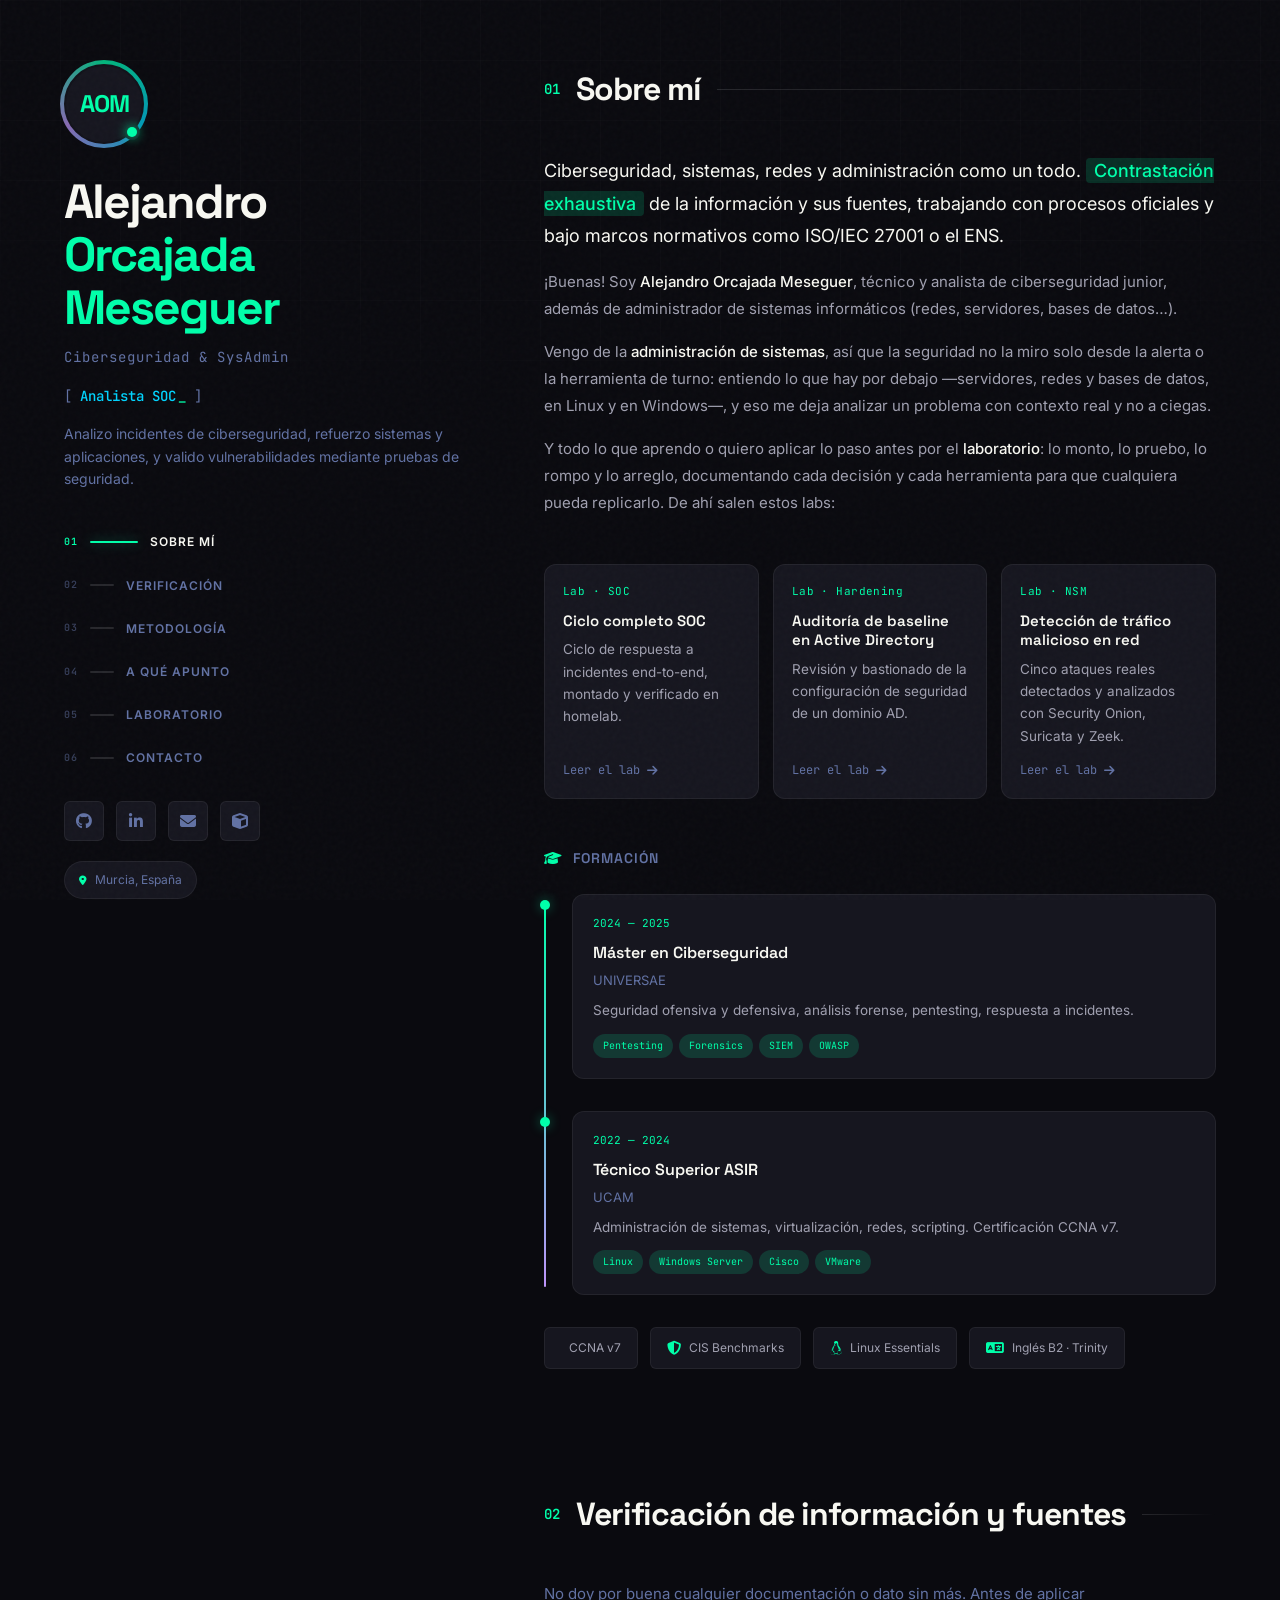
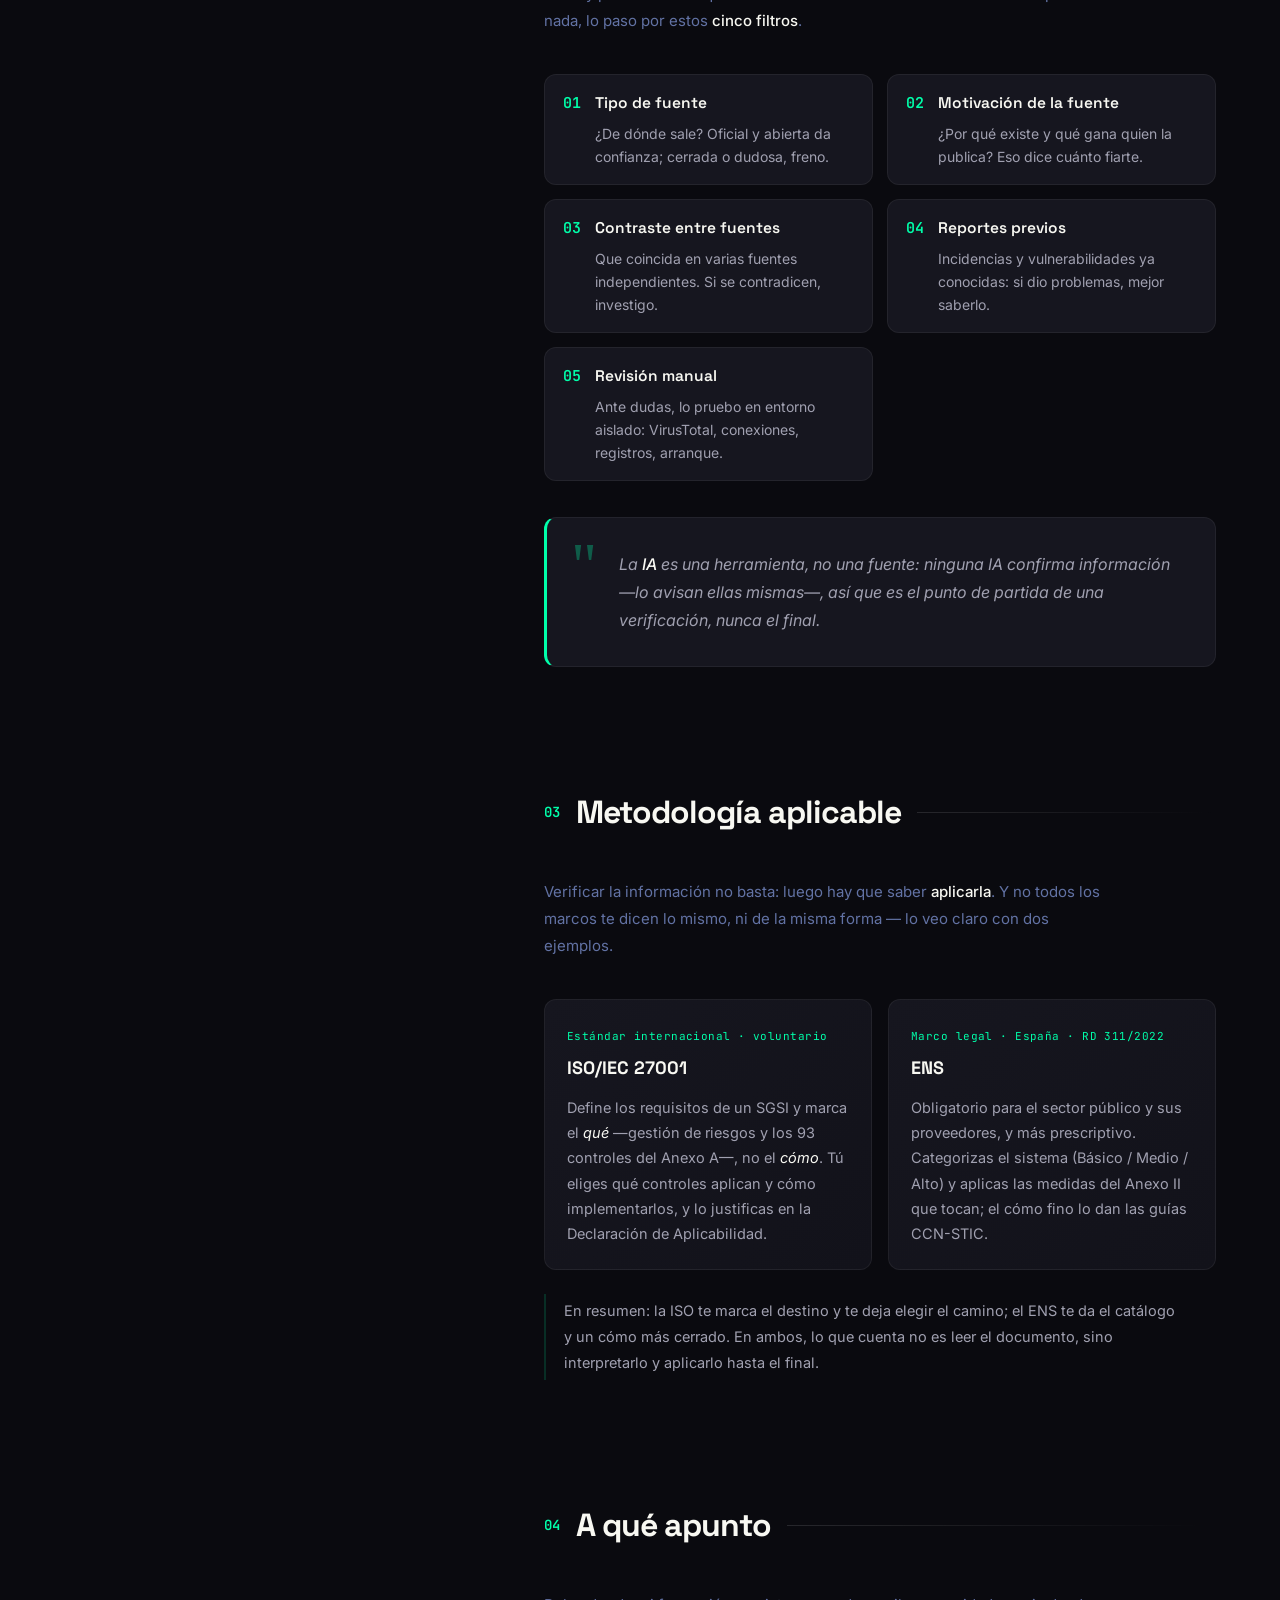
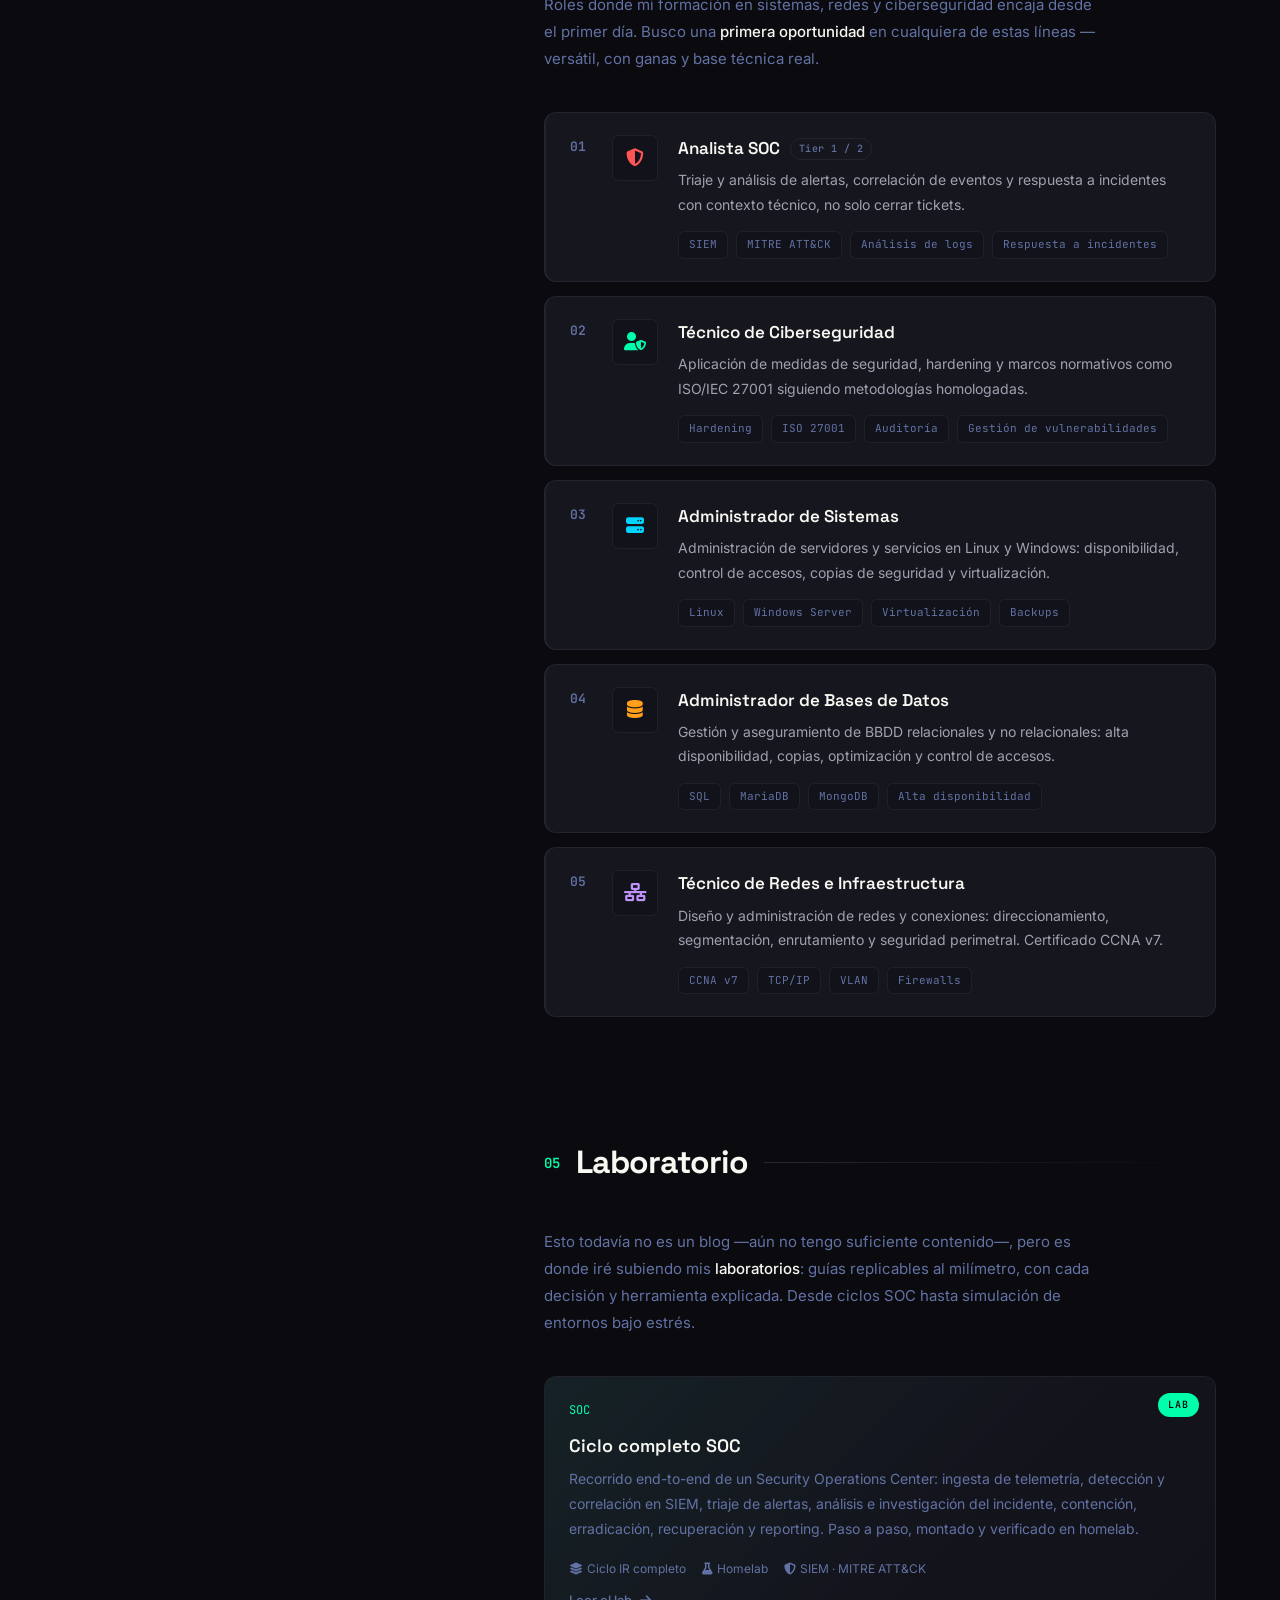
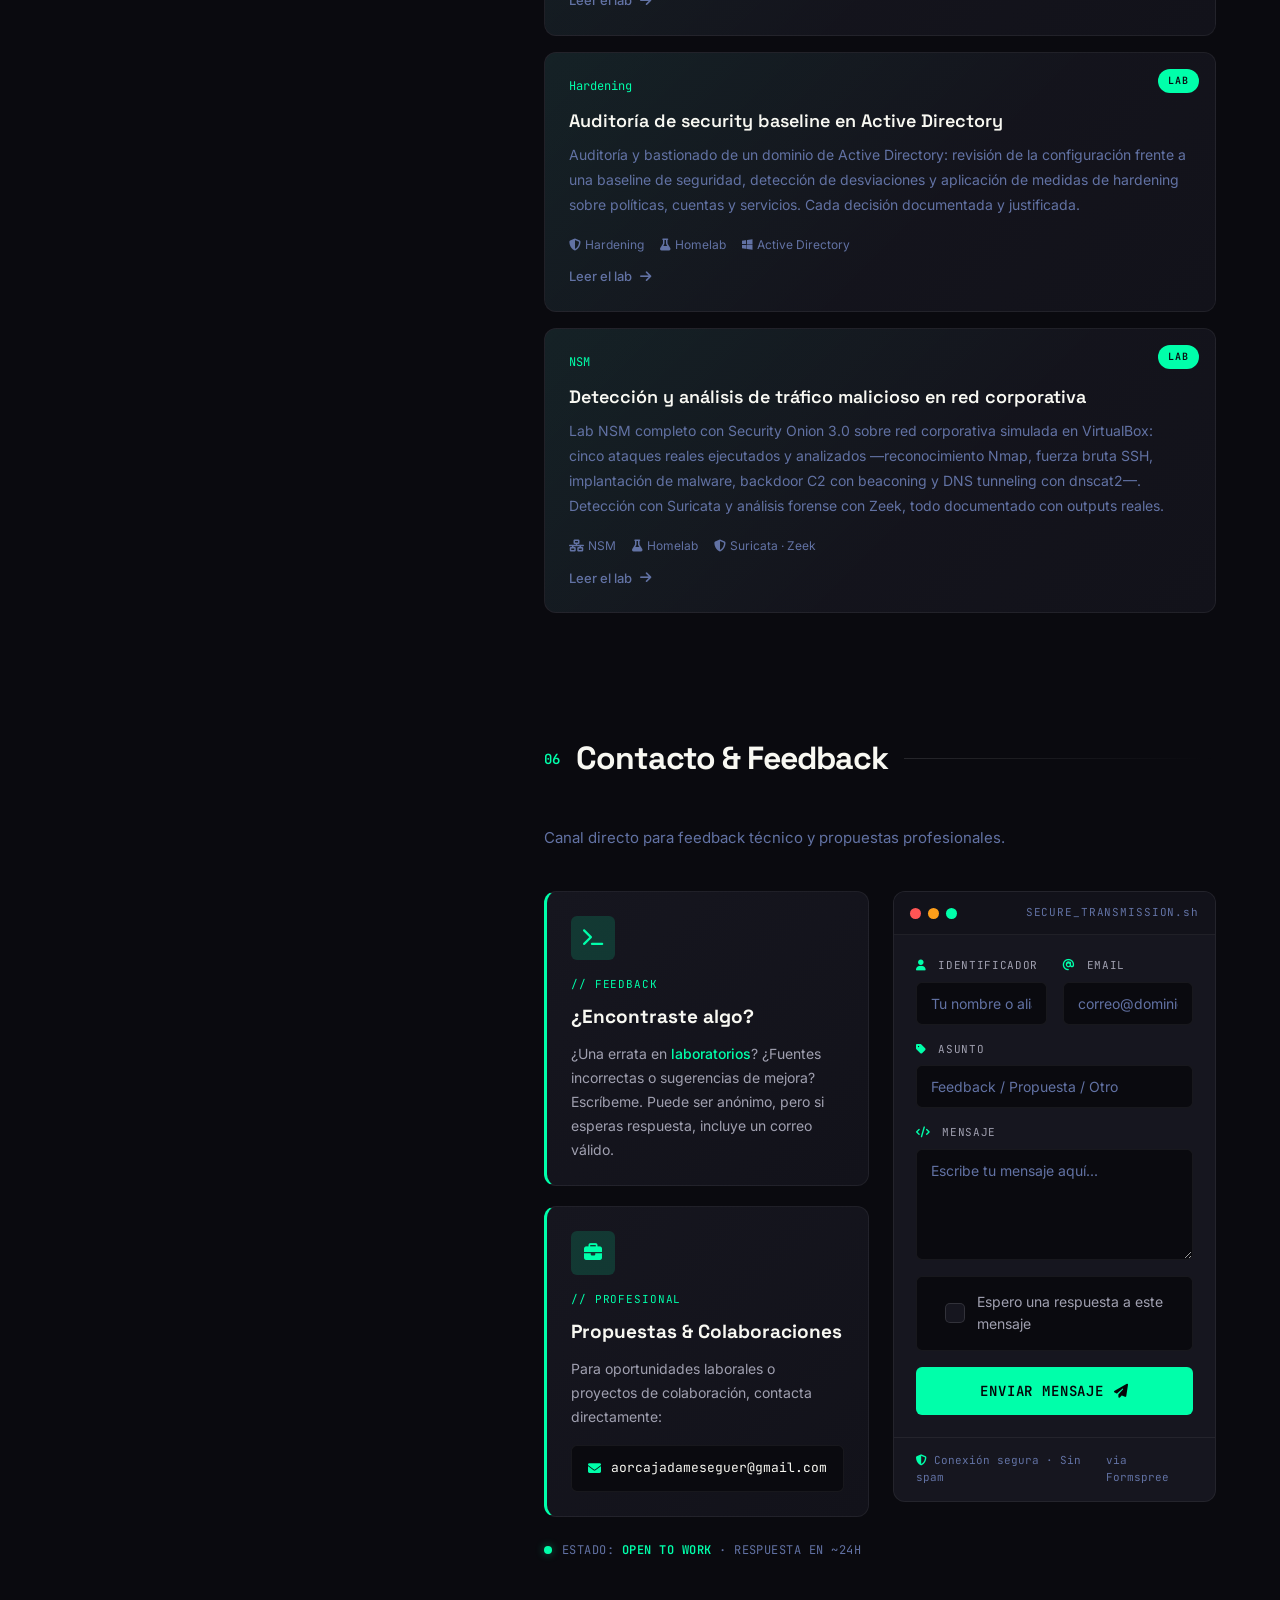
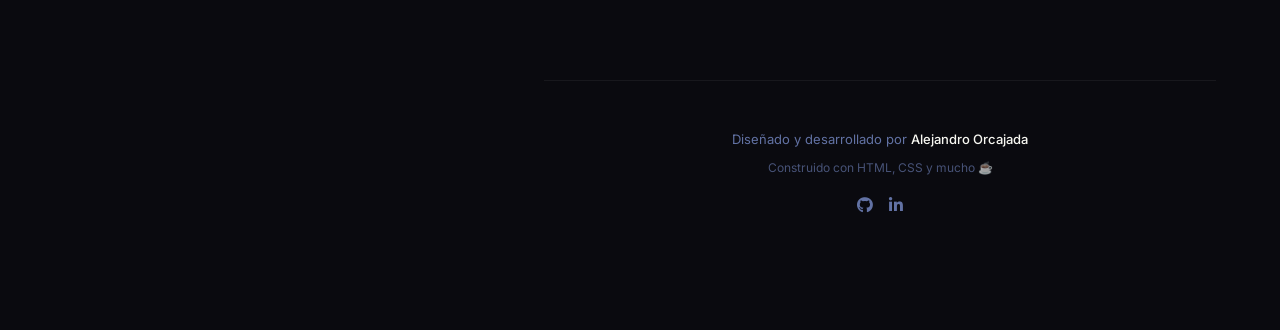
==== commit 33a86acf: "Update index.html" ====
--- a/index.html
+++ b/index.html
@@ -651,7 +651,7 @@
               </label>
 
               <button type="submit" class="ct-send">
-                <span>ENVIAR TRANSMISIÓN</span> <i class="fas fa-paper-plane"></i>
+                <span>ENVIAR MENSAJE</span> <i class="fas fa-paper-plane"></i>
               </button>
             </form>
 
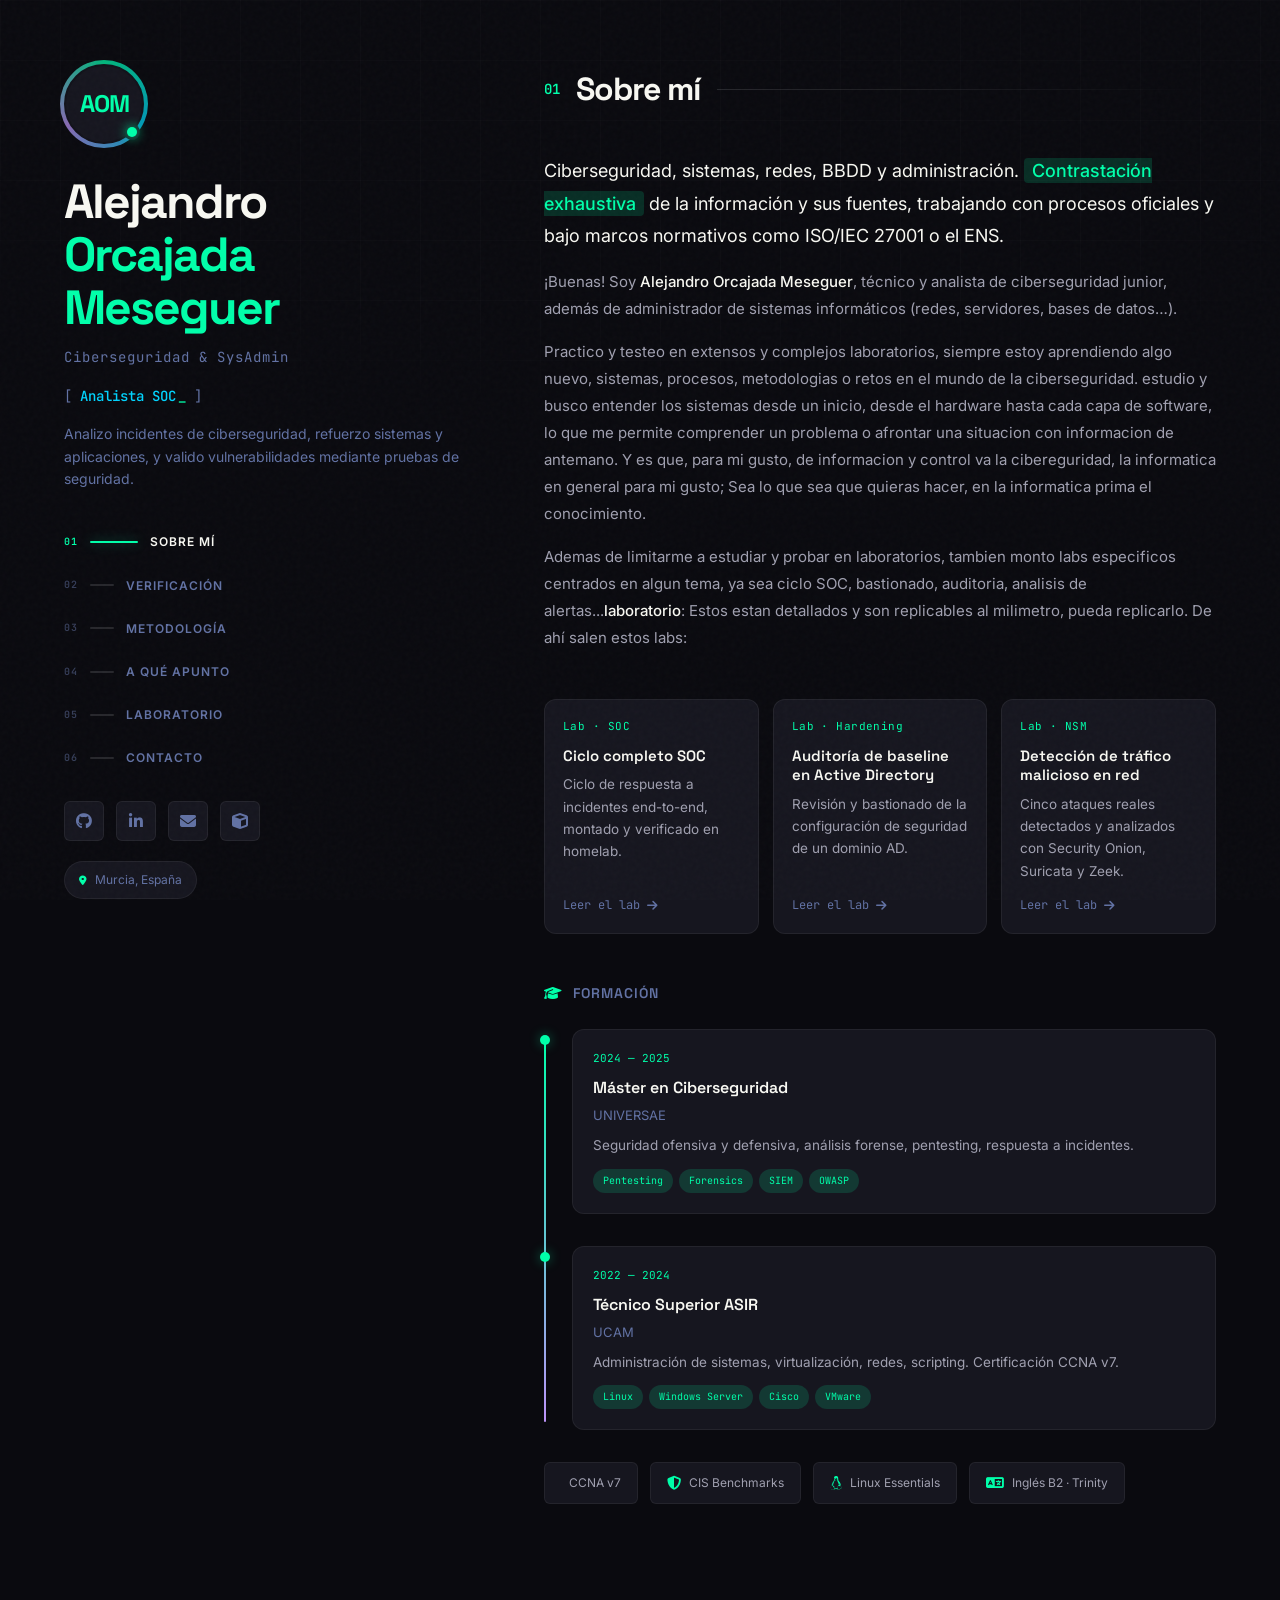
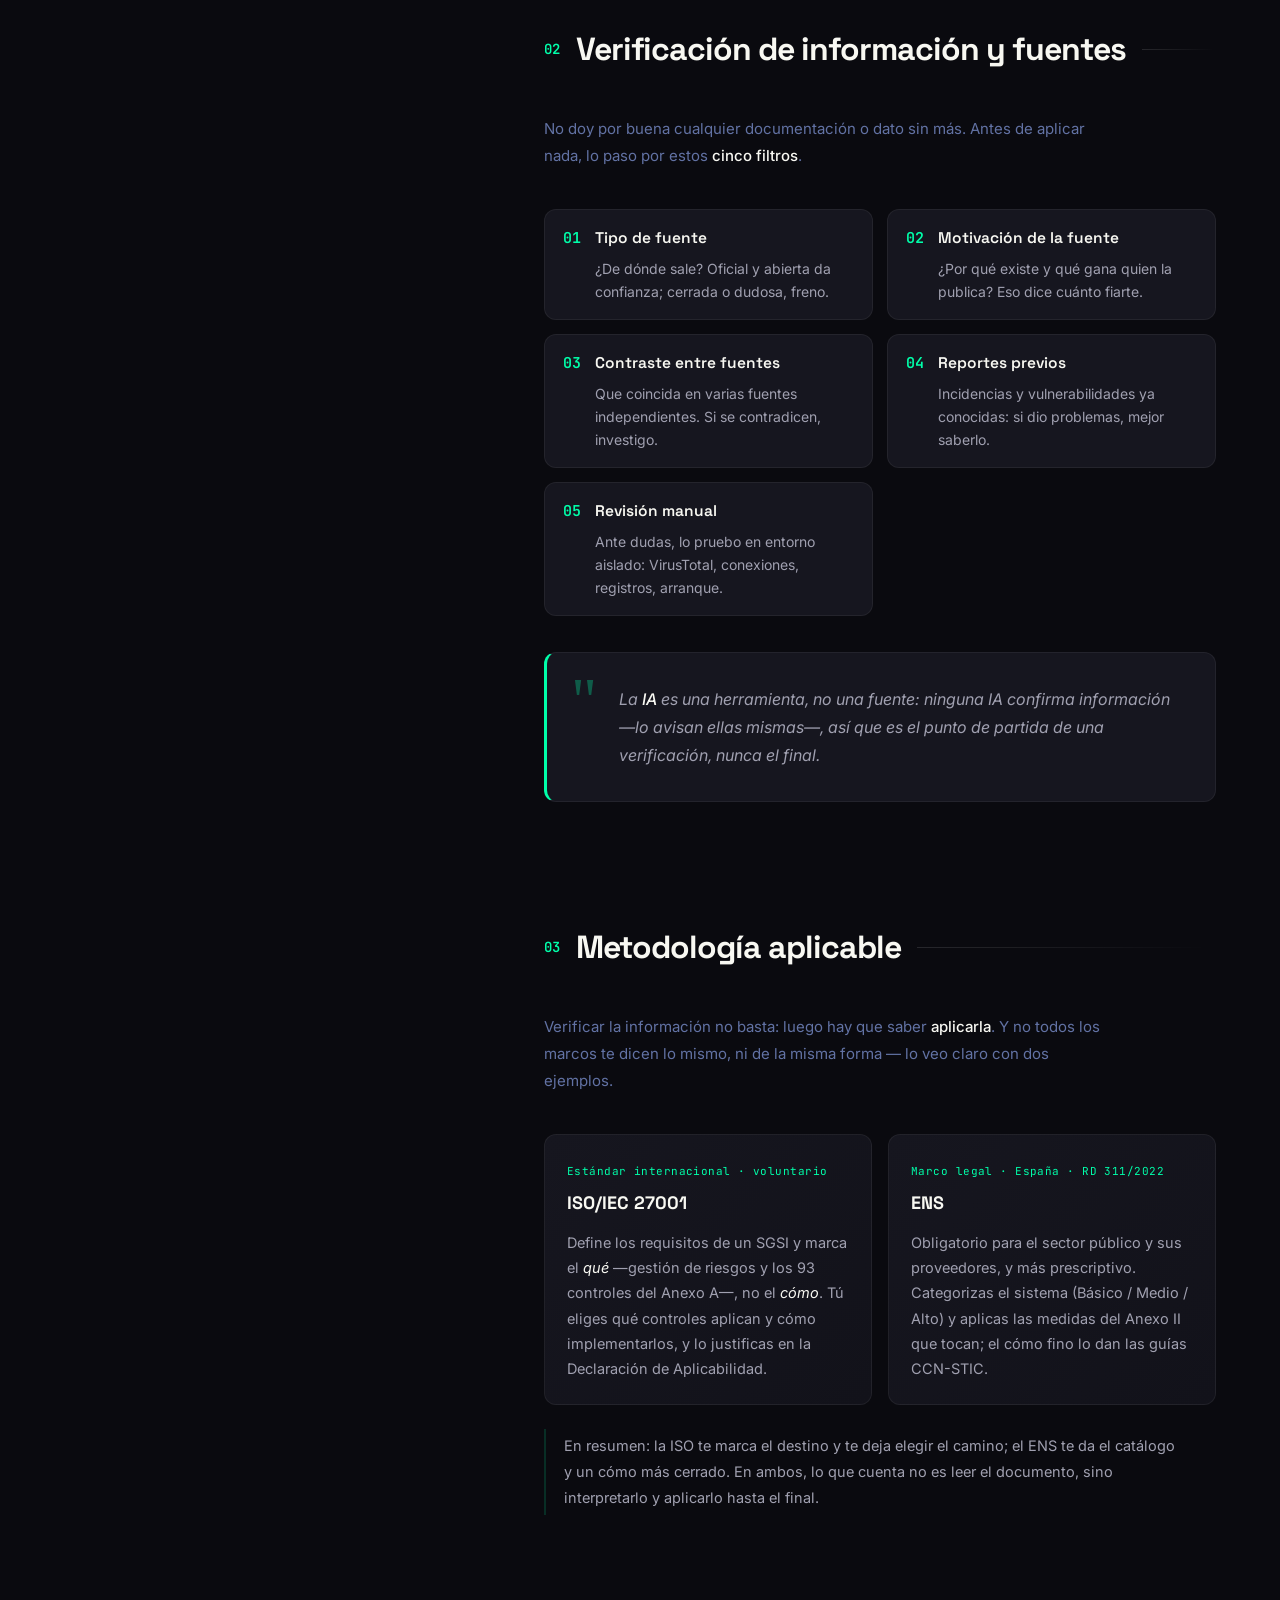
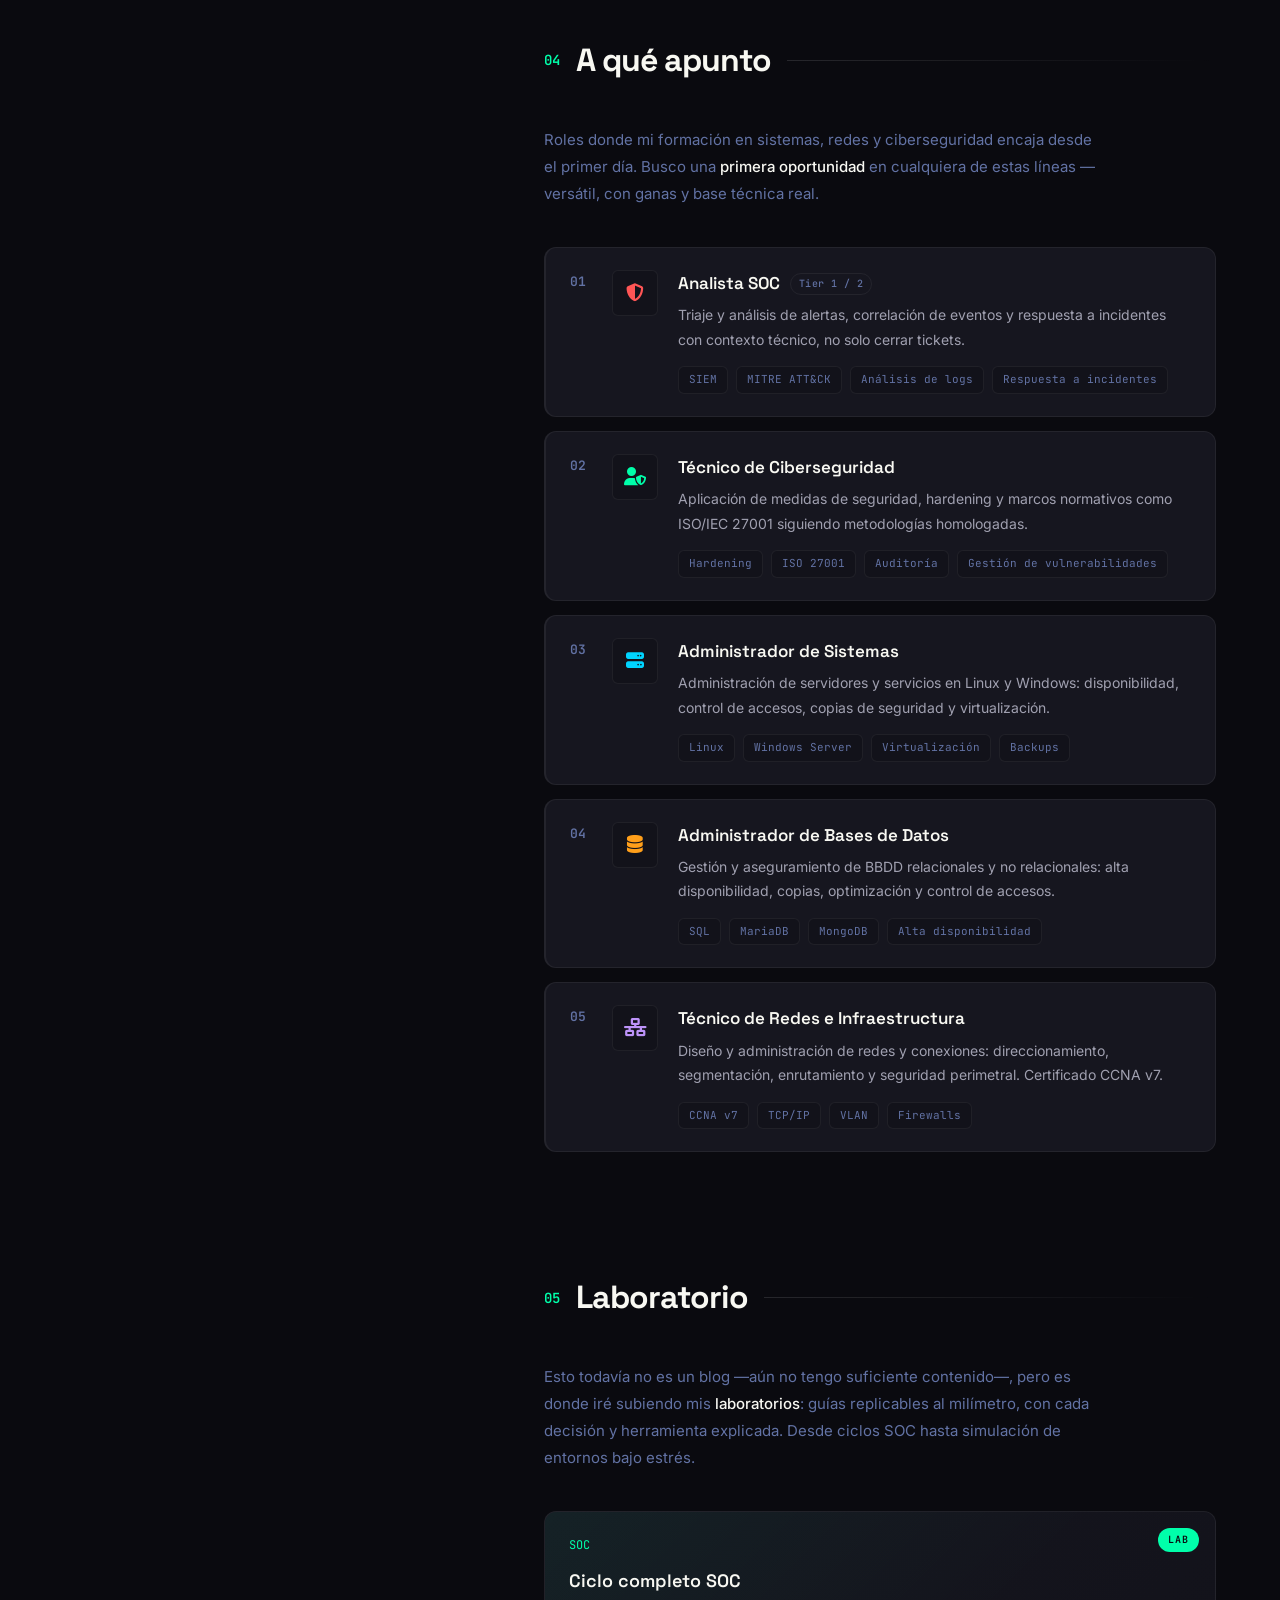
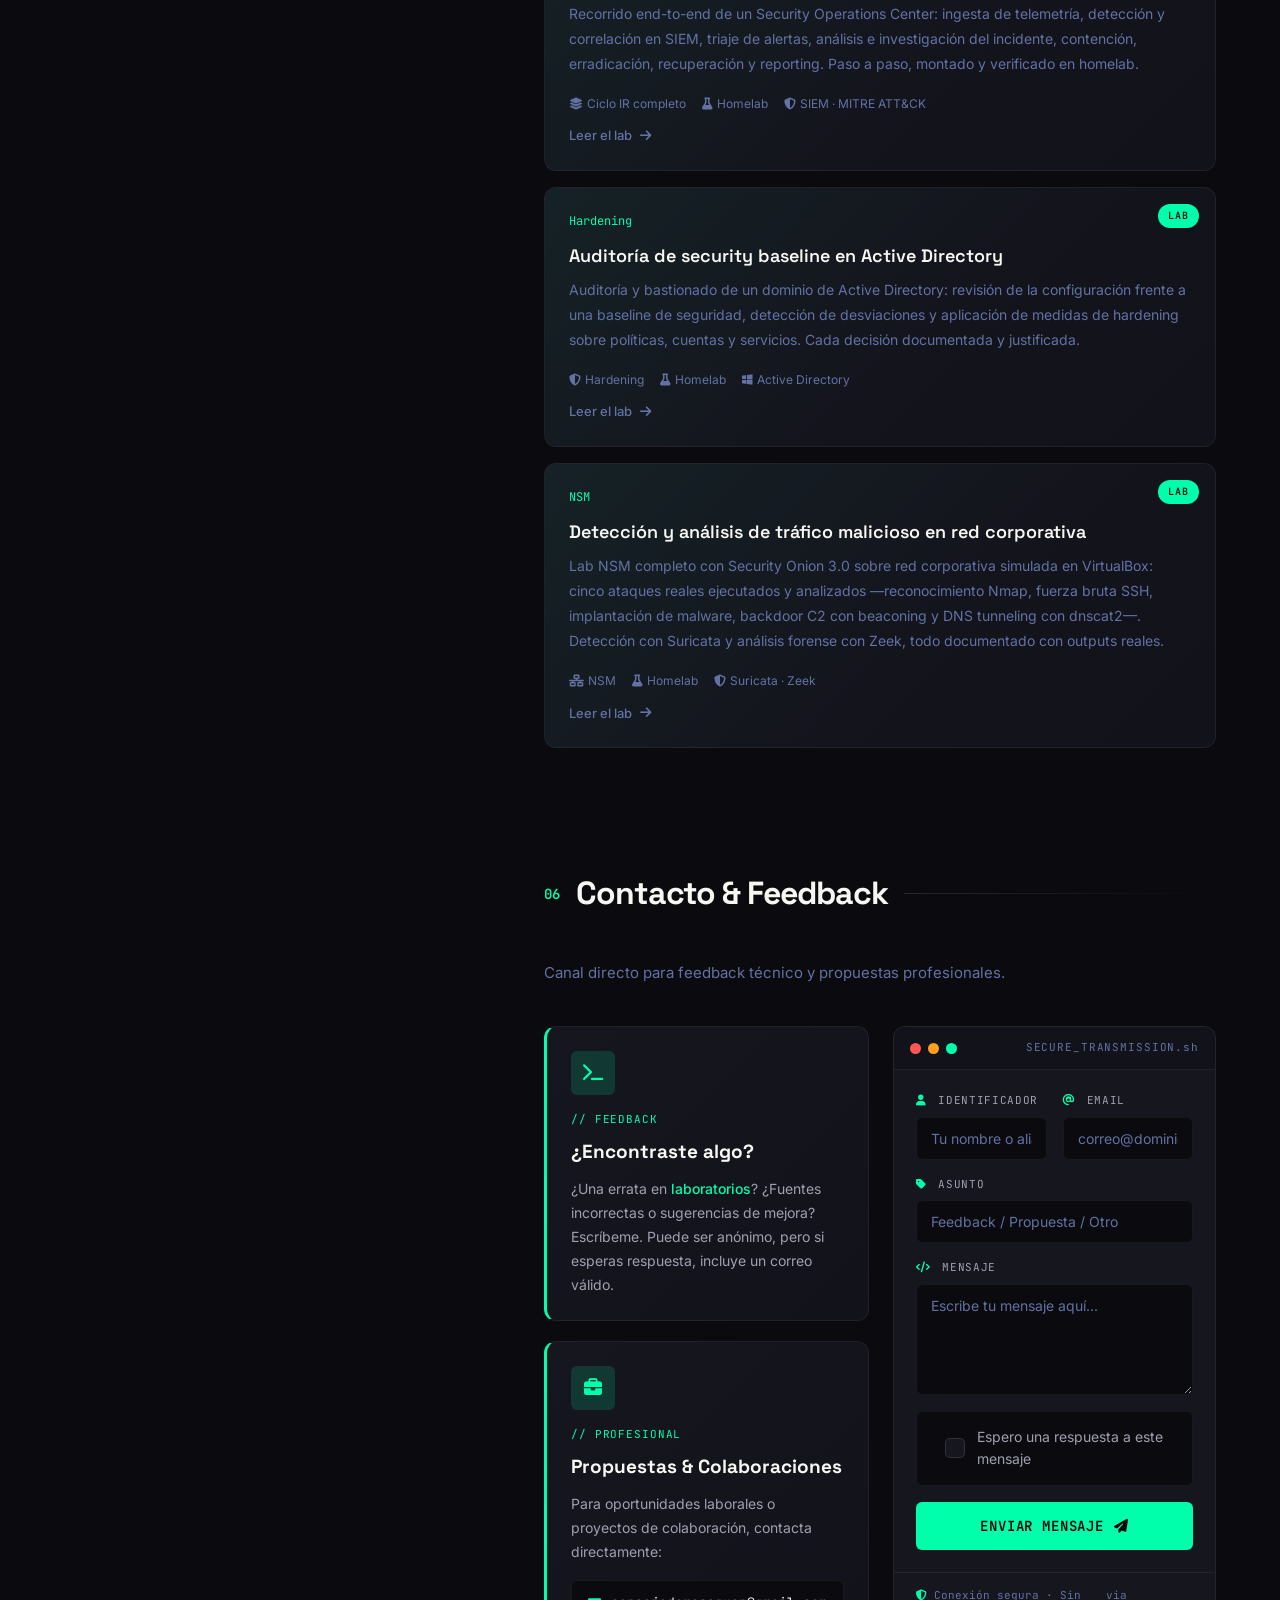
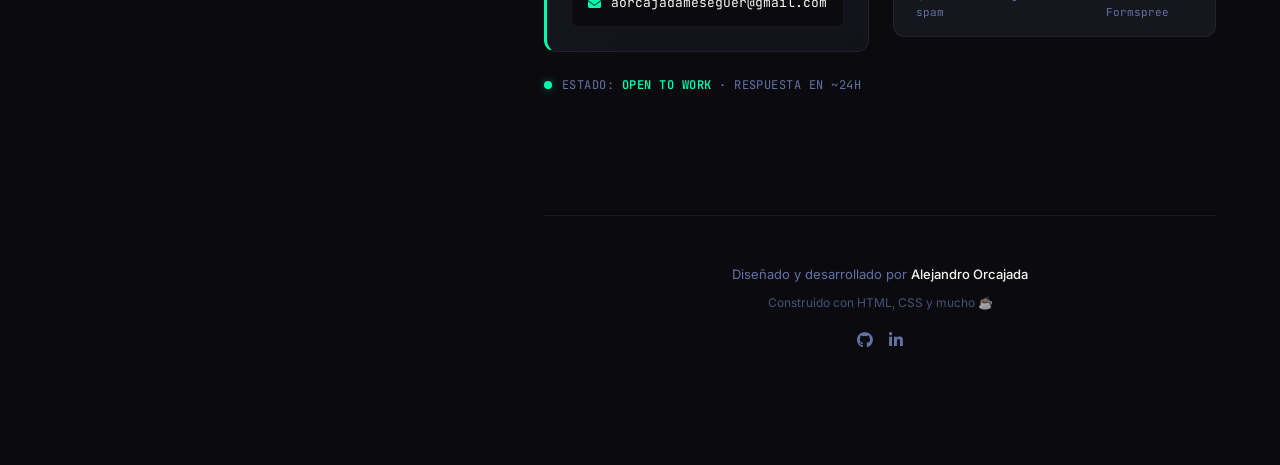
==== commit ba6718d4: "Update index.html" ====
--- a/index.html
+++ b/index.html
@@ -61,7 +61,7 @@
        BARRA + MENÚ MÓVIL
        ============================================ -->
   <div class="mnav-bar">
-    <a href="#about" class="mnav-brand"><span class="mnav-mono">AOM</span>Alejandro Orcajada</a>
+    <a href="#about" class="mnav-brand"><span class="mnav-mono">AOM</span>Alejandro Orcajada Meseguer</a>
     <button class="mnav-toggle" id="mnav-toggle" aria-label="Abrir menú" aria-expanded="false" aria-controls="mnav-menu">
       <span></span><span></span><span></span>
     </button>
@@ -198,7 +198,7 @@
         
 <div class="about-content">
   <p class="about-lead">
-    Ciberseguridad, sistemas, redes y administración como un todo. <span class="highlight-box">Contrastación exhaustiva</span>
+    Ciberseguridad, sistemas, redes, BBDD y administración. <span class="highlight-box">Contrastación exhaustiva</span>
     de la información y sus fuentes, trabajando con procesos oficiales y bajo marcos normativos como ISO/IEC 27001 o el ENS.
   </p>
 
@@ -208,14 +208,13 @@
   </p>
 
   <p>
-    Vengo de la <span class="highlight">administración de sistemas</span>, así que la seguridad no la miro solo
-    desde la alerta o la herramienta de turno: entiendo lo que hay por debajo —servidores, redes y bases de datos,
-    en Linux y en Windows—, y eso me deja analizar un problema con contexto real y no a ciegas.
+    Practico y testeo en extensos y complejos laboratorios, siempre estoy aprendiendo algo nuevo, sistemas, procesos, metodologias o retos en el mundo de la ciberseguridad.
+    estudio y busco entender los sistemas desde un inicio, desde  el hardware hasta cada capa de software, lo que me permite comprender un problema o afrontar una situacion con informacion de antemano.
+    Y es que, para mi gusto, de informacion y control va la cibereguridad, la informatica en general para mi gusto; Sea lo que sea que quieras hacer, en la informatica prima el conocimiento.
   </p>
-
   <p>
-    Y todo lo que aprendo o quiero aplicar lo paso antes por el <span class="highlight">laboratorio</span>:
-    lo monto, lo pruebo, lo rompo y lo arreglo, documentando cada decisión y cada herramienta para que cualquiera
+    Ademas de limitarme a estudiar y probar en laboratorios, tambien monto labs especificos centrados en algun tema, ya sea ciclo SOC, bastionado, auditoria, analisis de alertas...<span class="highlight">laboratorio</span>:
+    Estos estan detallados y son replicables al milimetro, 
     pueda replicarlo. De ahí salen estos labs:
   </p>
 </div>
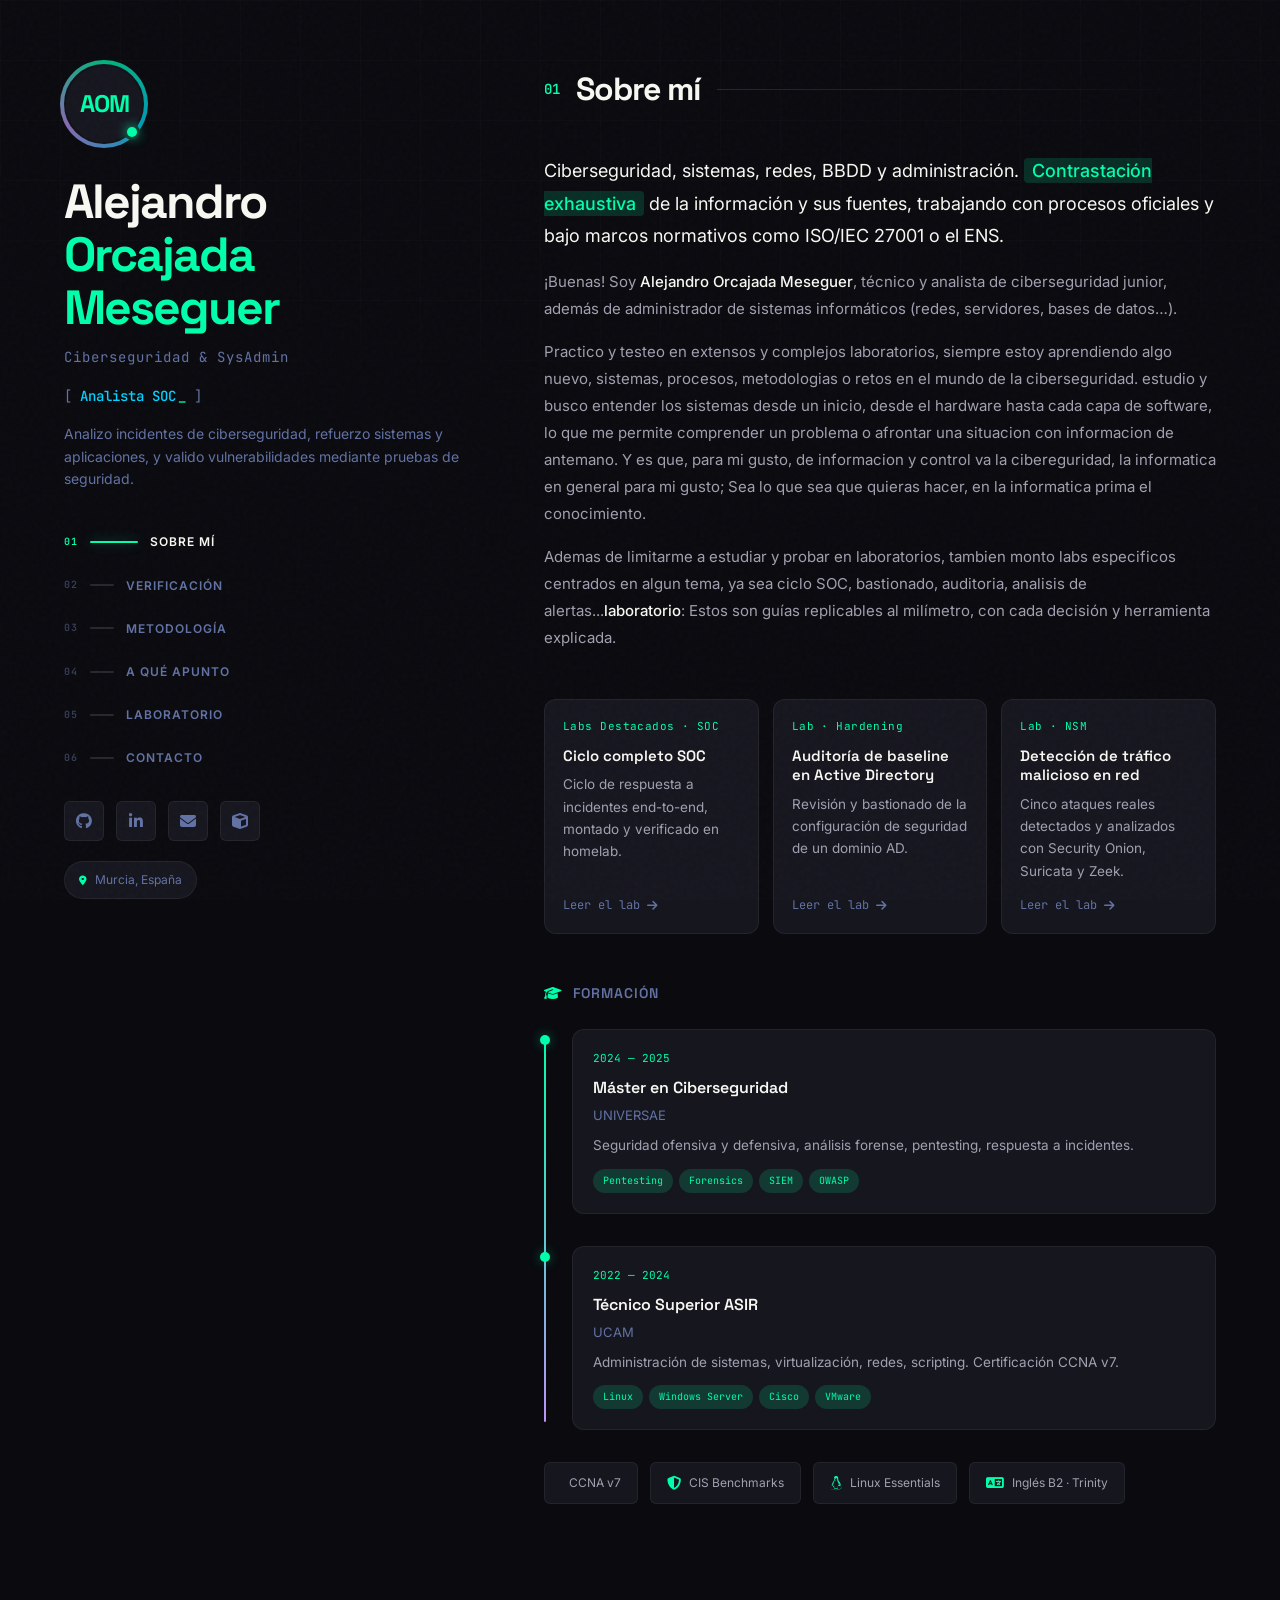
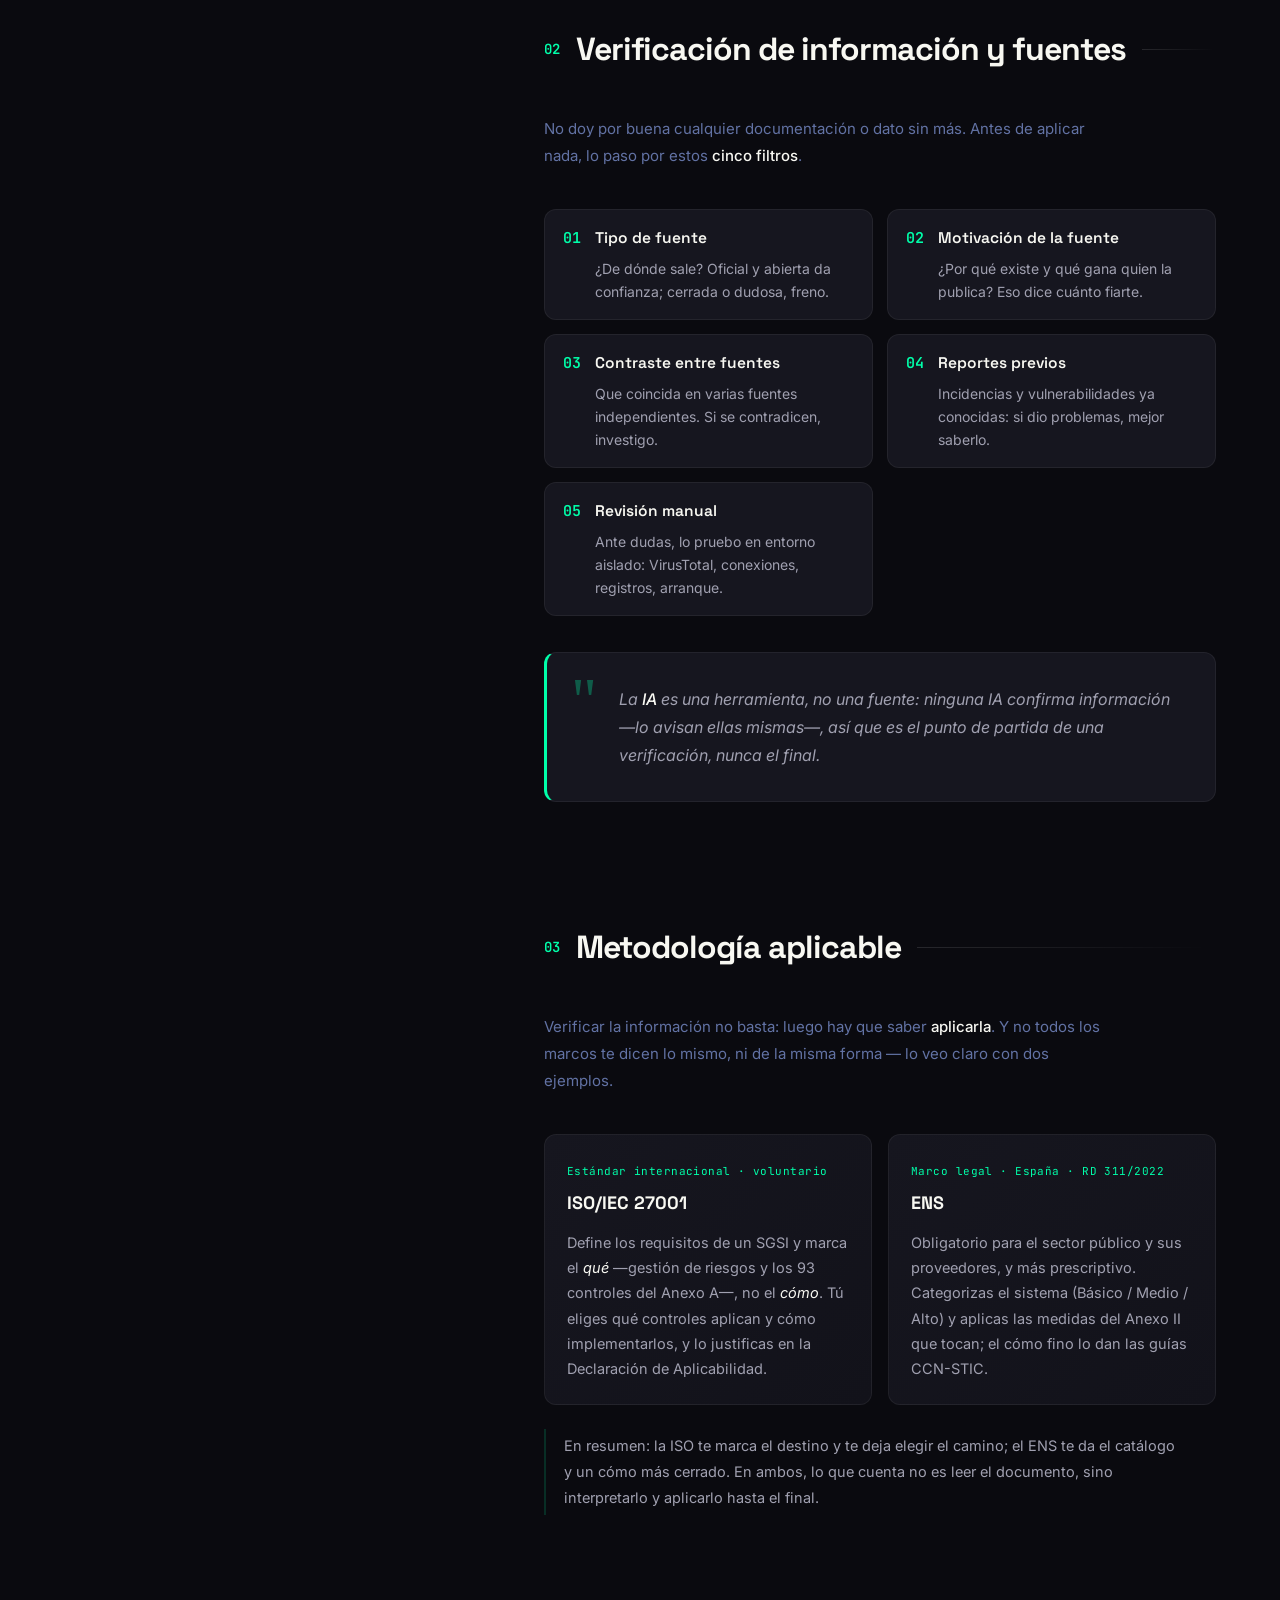
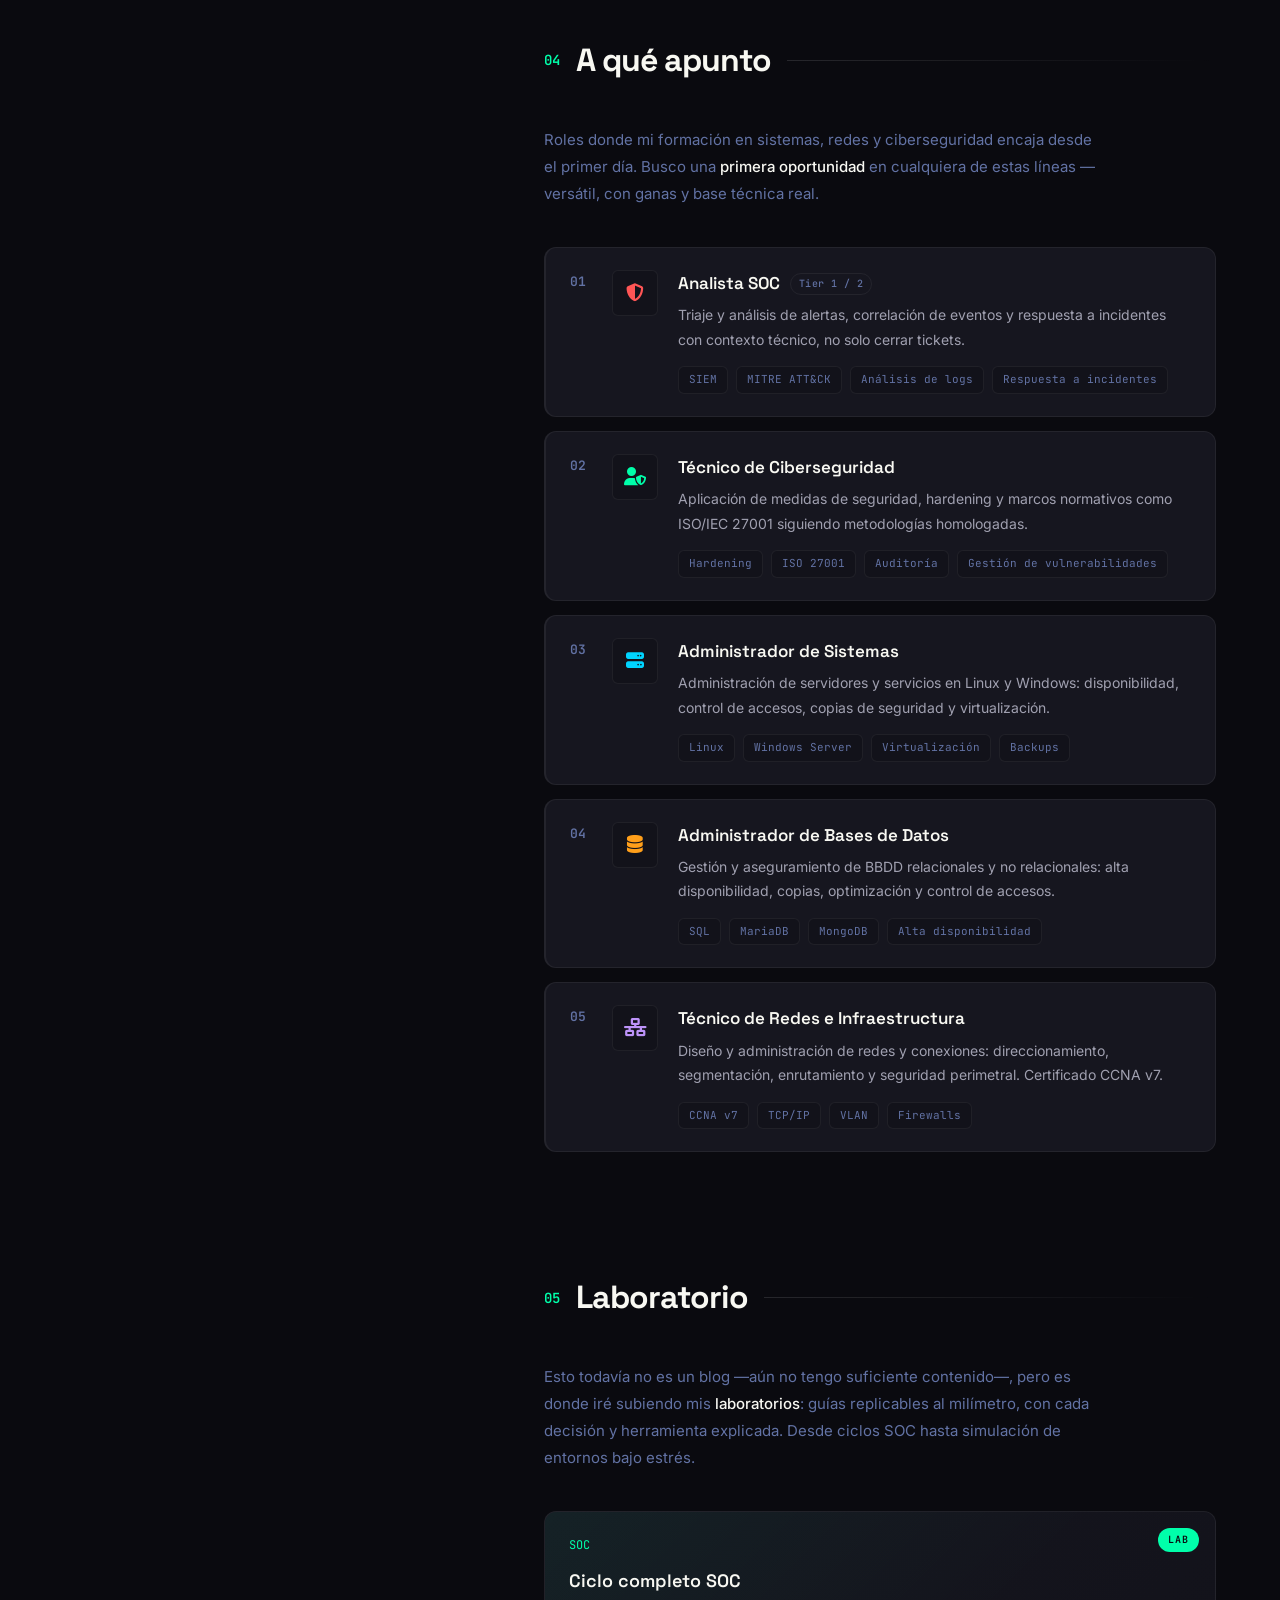
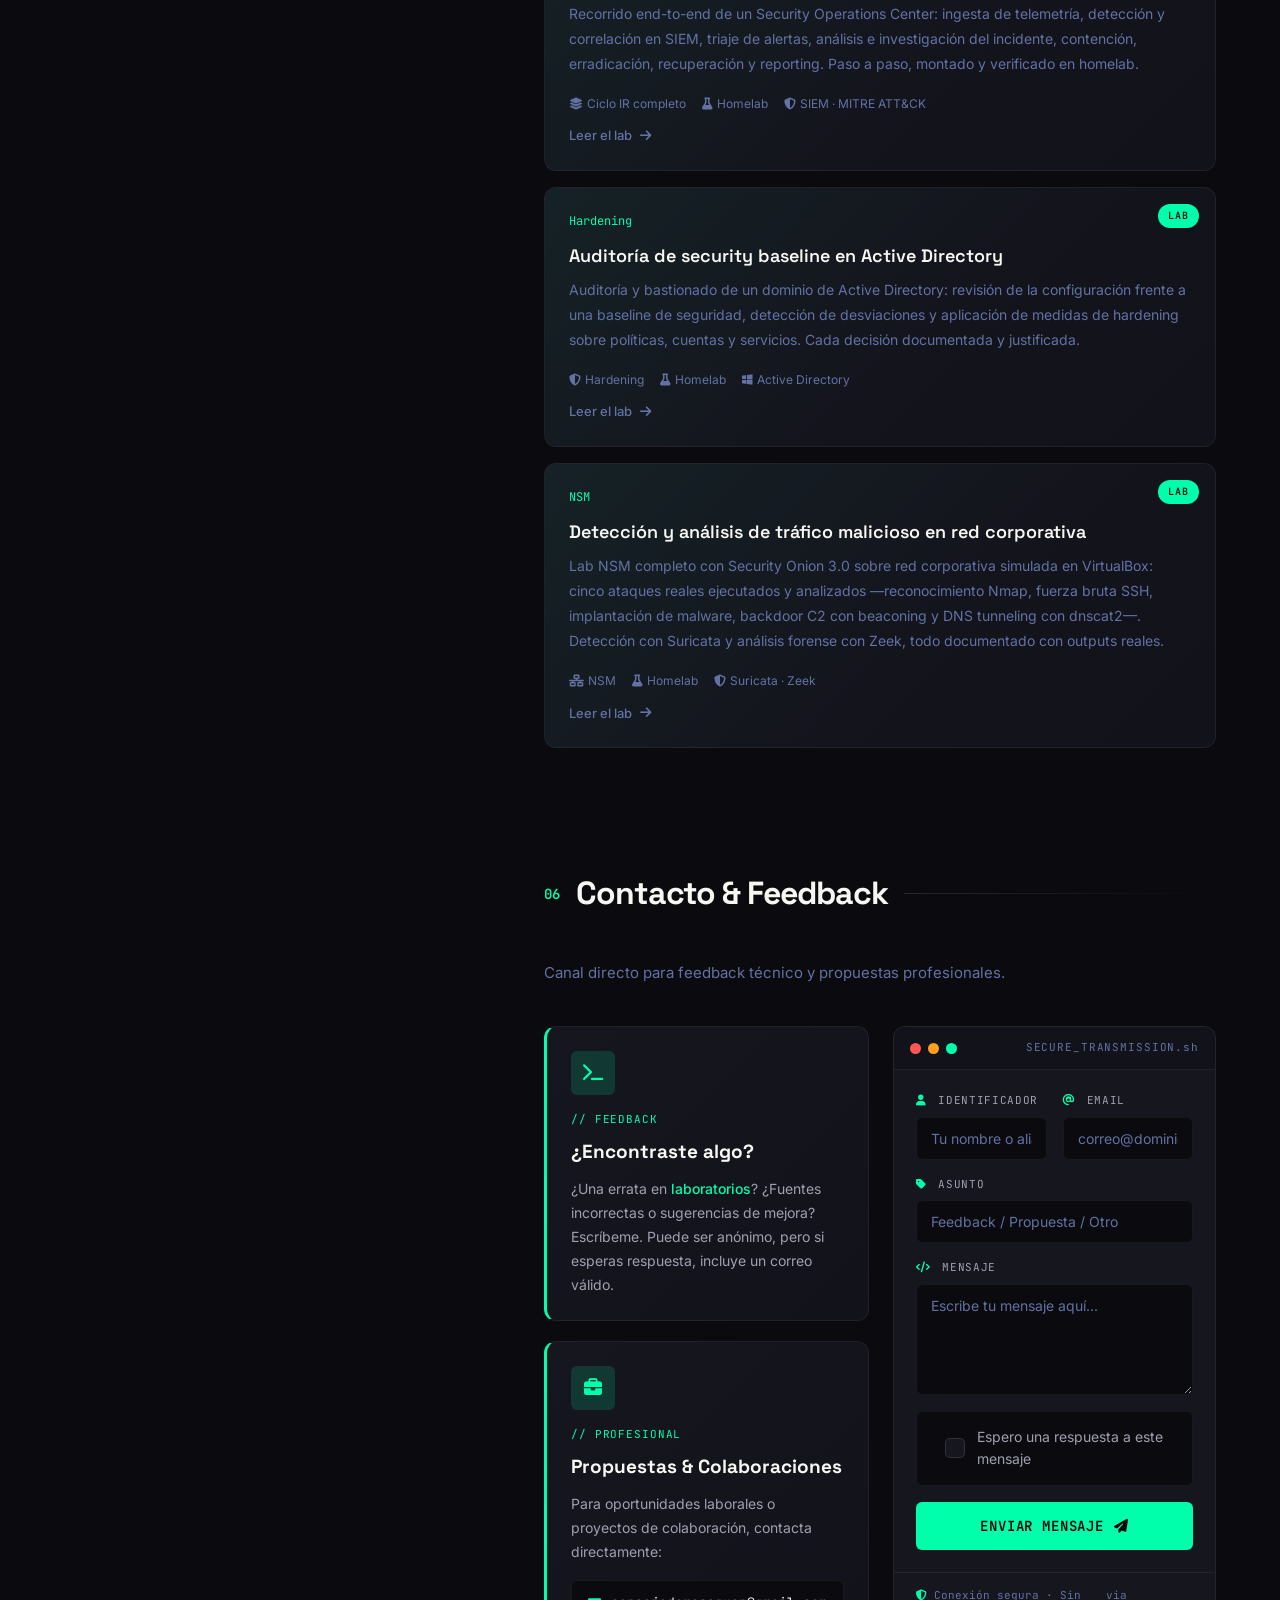
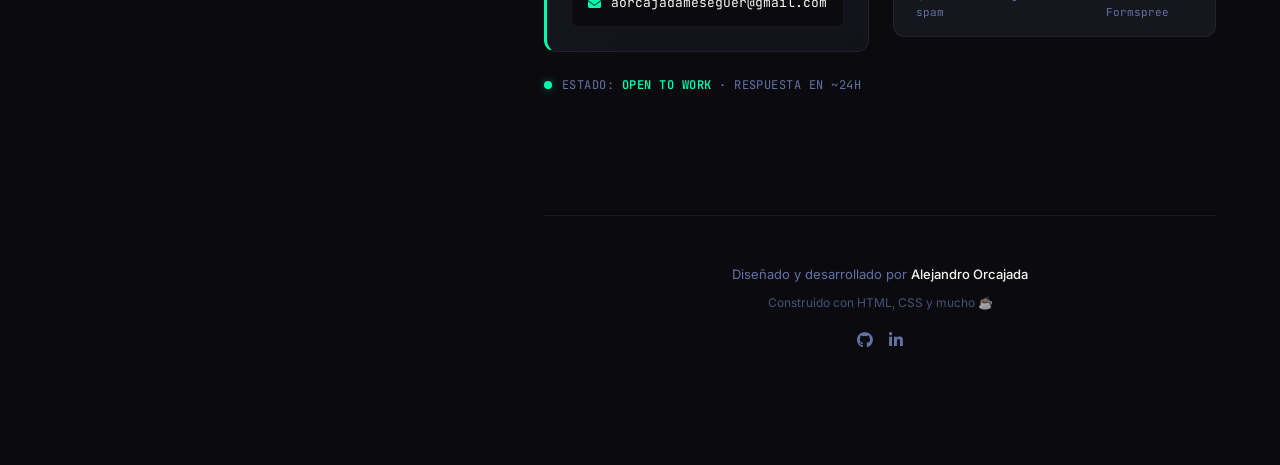
==== commit f1d192a0: "Update index.html" ====
--- a/index.html
+++ b/index.html
@@ -214,8 +214,7 @@
   </p>
   <p>
     Ademas de limitarme a estudiar y probar en laboratorios, tambien monto labs especificos centrados en algun tema, ya sea ciclo SOC, bastionado, auditoria, analisis de alertas...<span class="highlight">laboratorio</span>:
-    Estos estan detallados y son replicables al milimetro, 
-    pueda replicarlo. De ahí salen estos labs:
+    Estos son guías replicables al milímetro, con cada decisión y herramienta explicada.
   </p>
 </div>
 
@@ -223,7 +222,7 @@
         <!-- Labs destacados -->
         <div class="lab-mini-grid">
           <a href="labs/Ciclo soc nist sp/ciclo_completo_soc_nistsp.html" class="lab-mini">
-            <span class="lab-mini-badge">Lab · SOC</span>
+            <span class="lab-mini-badge">Labs Destacados · SOC</span>
             <h4 class="lab-mini-title">Ciclo completo SOC</h4>
             <p class="lab-mini-desc">Ciclo de respuesta a incidentes end-to-end, montado y verificado en homelab.</p>
             <span class="lab-mini-arrow">Leer el lab <i class="fas fa-arrow-right"></i></span>
